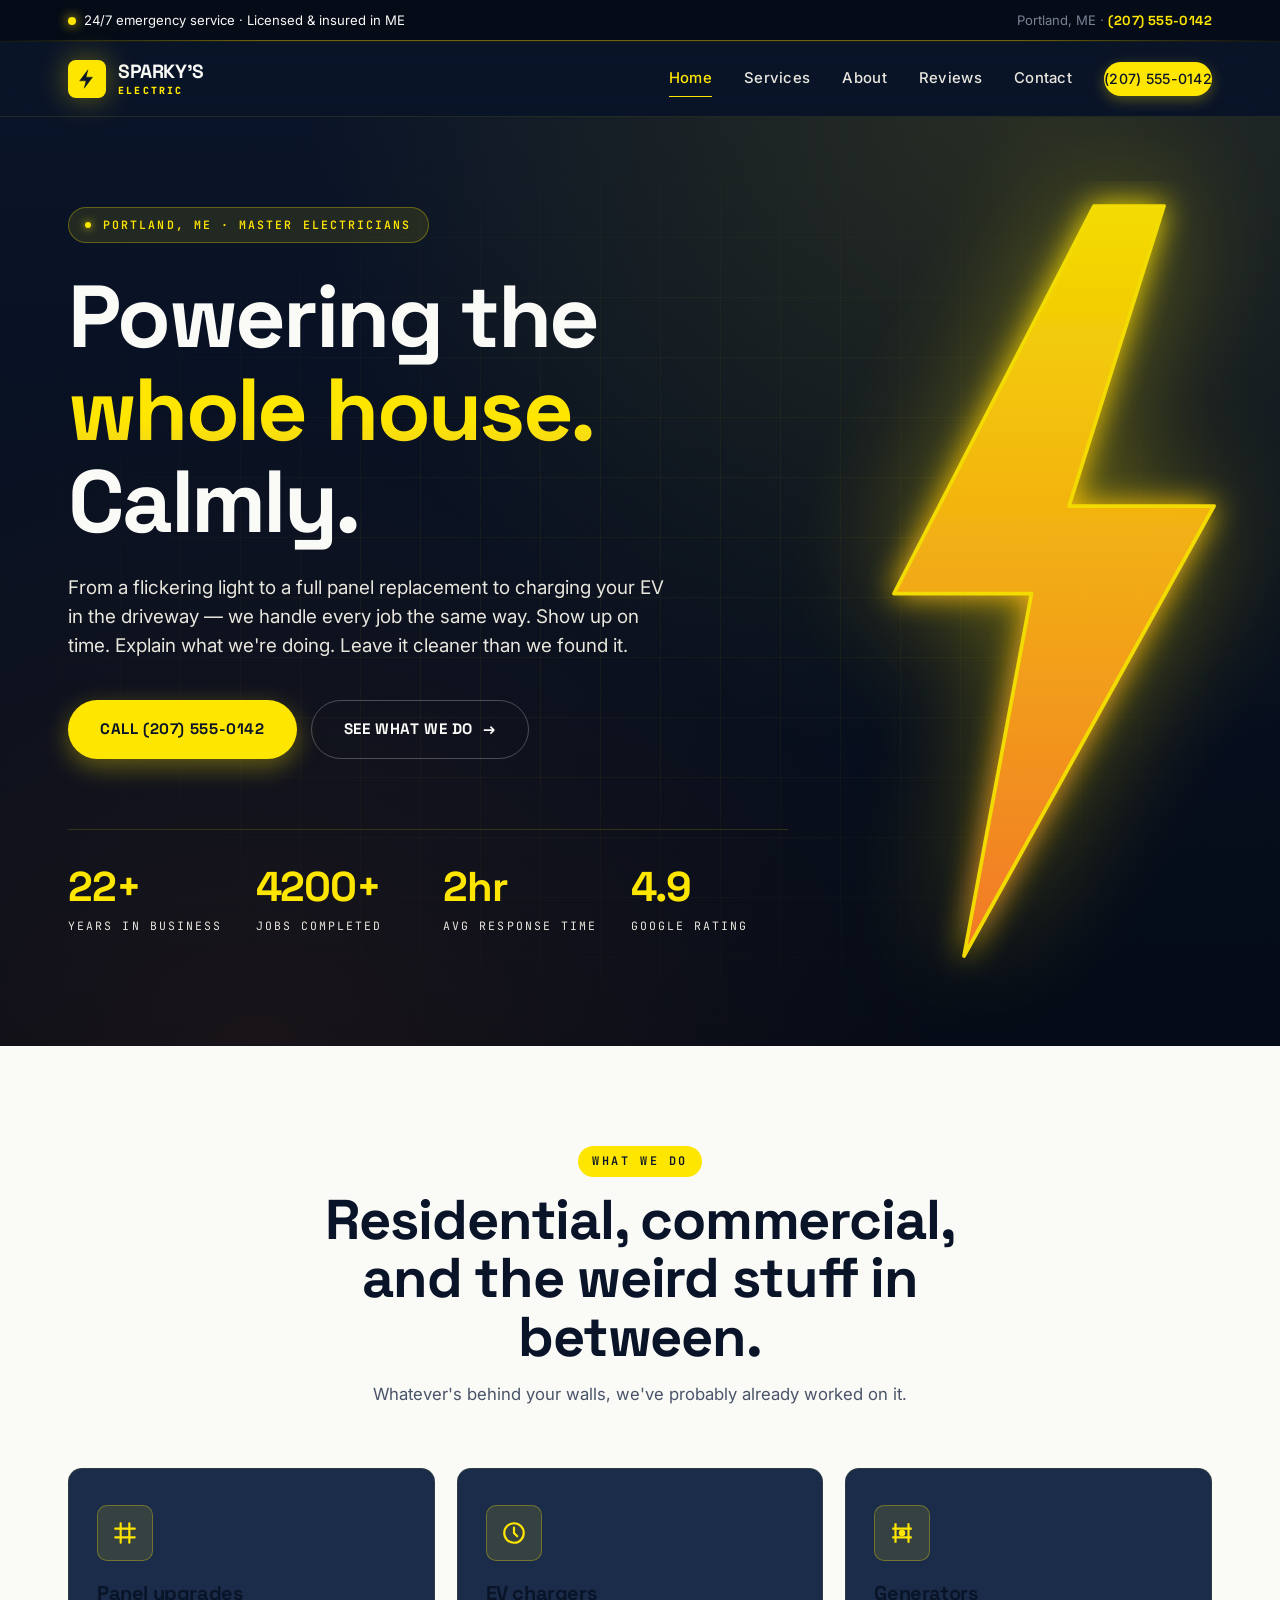
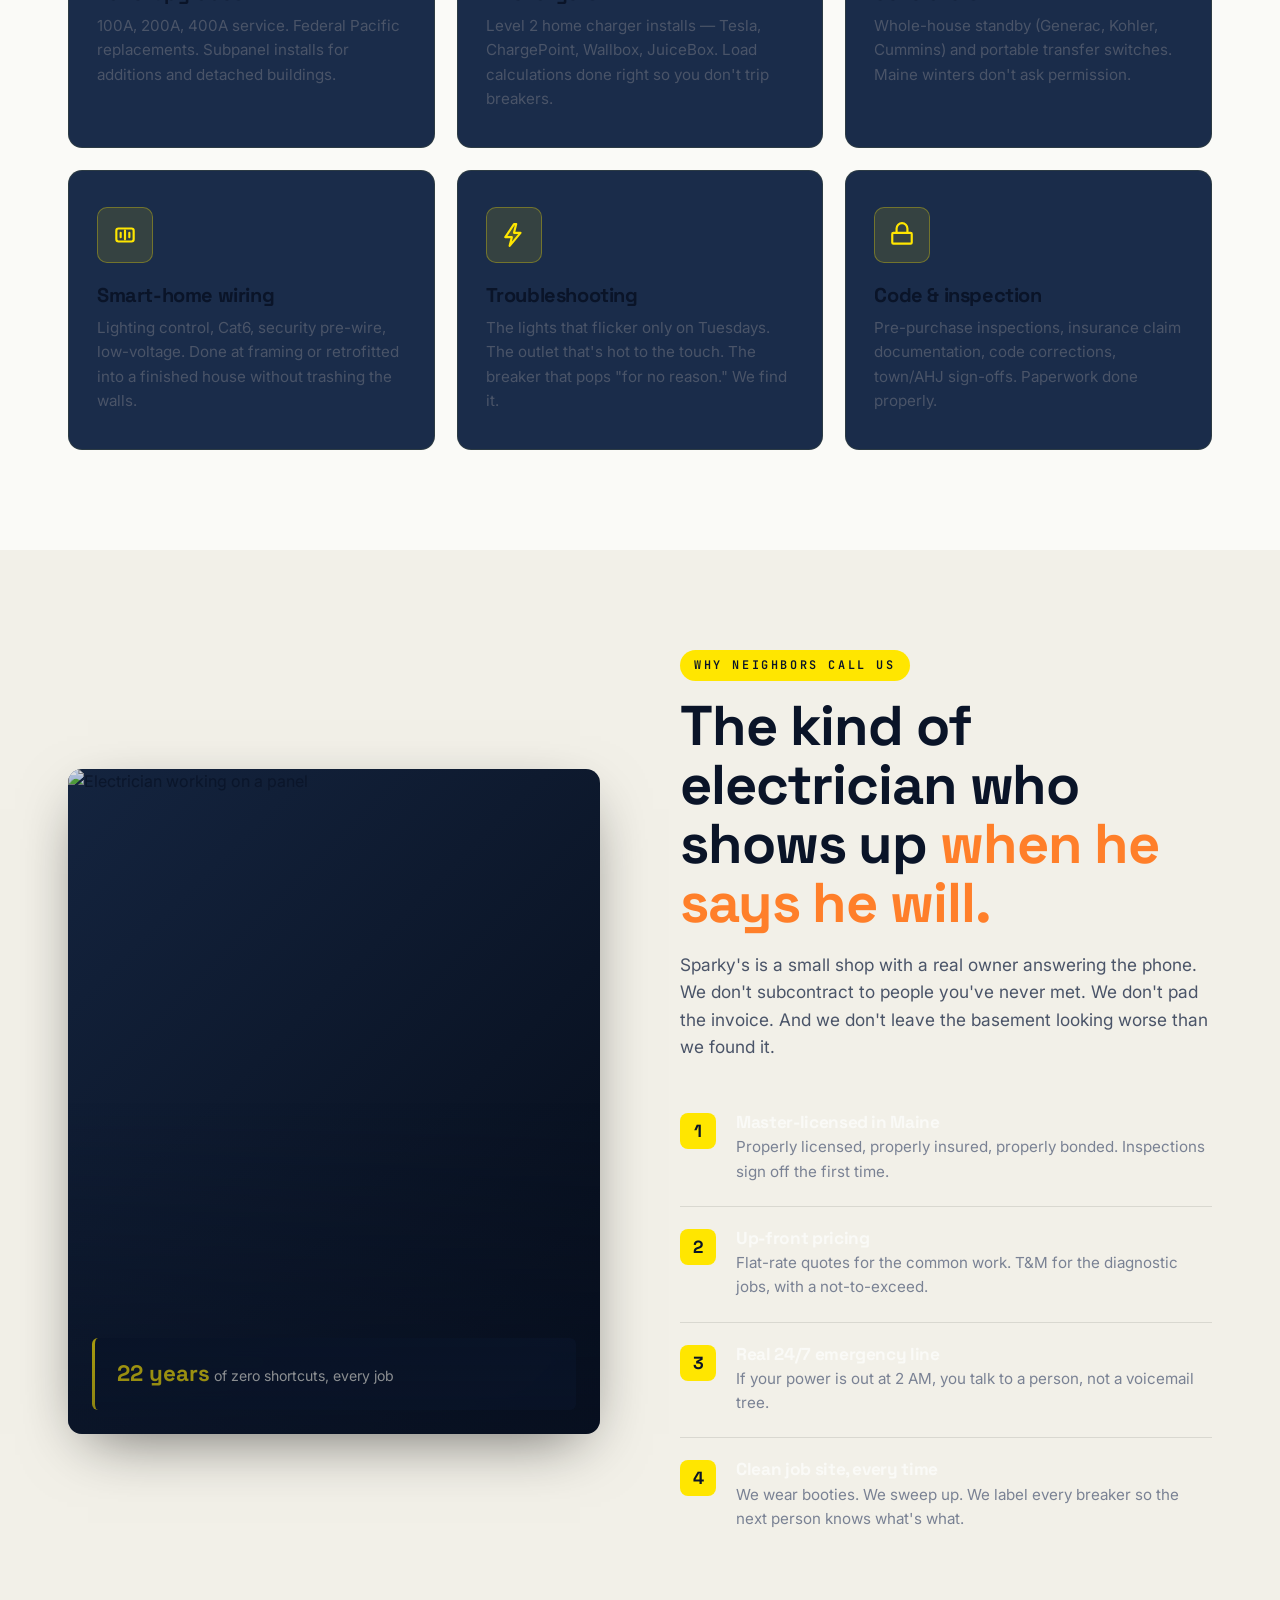
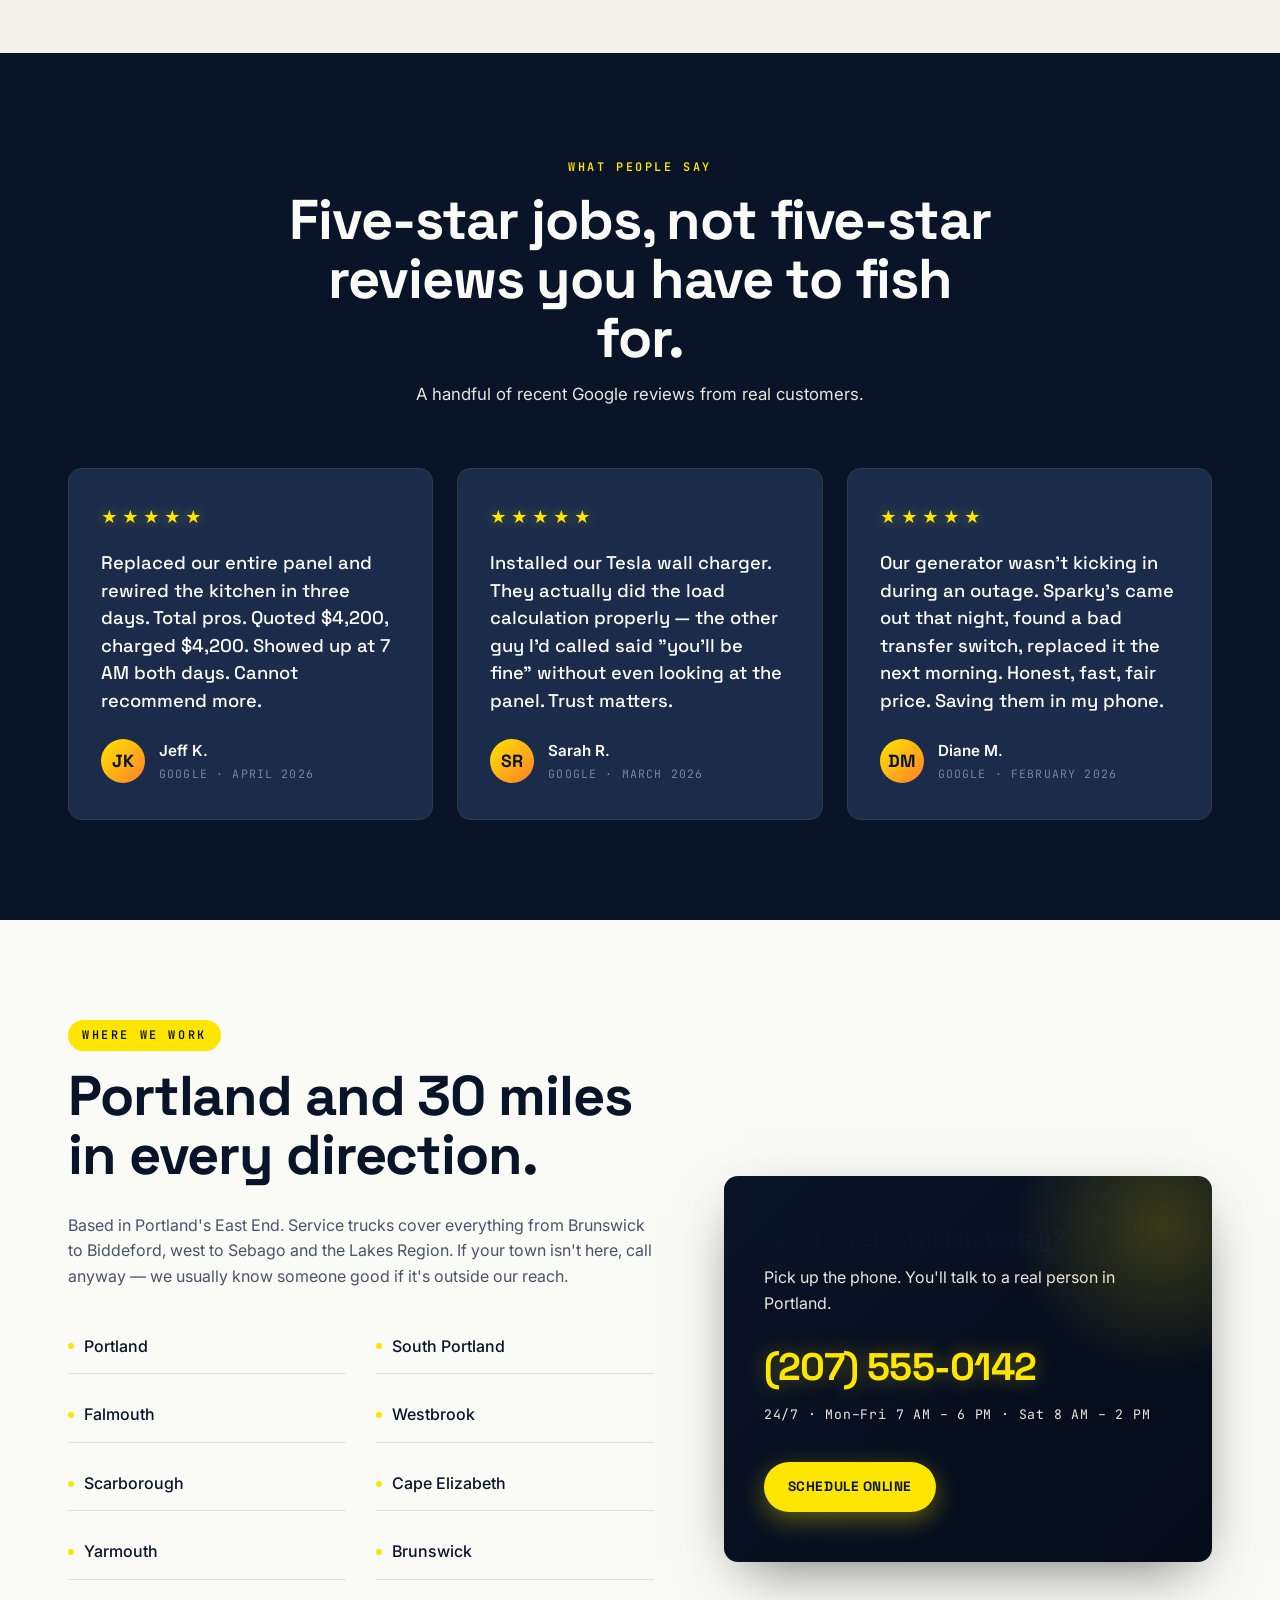
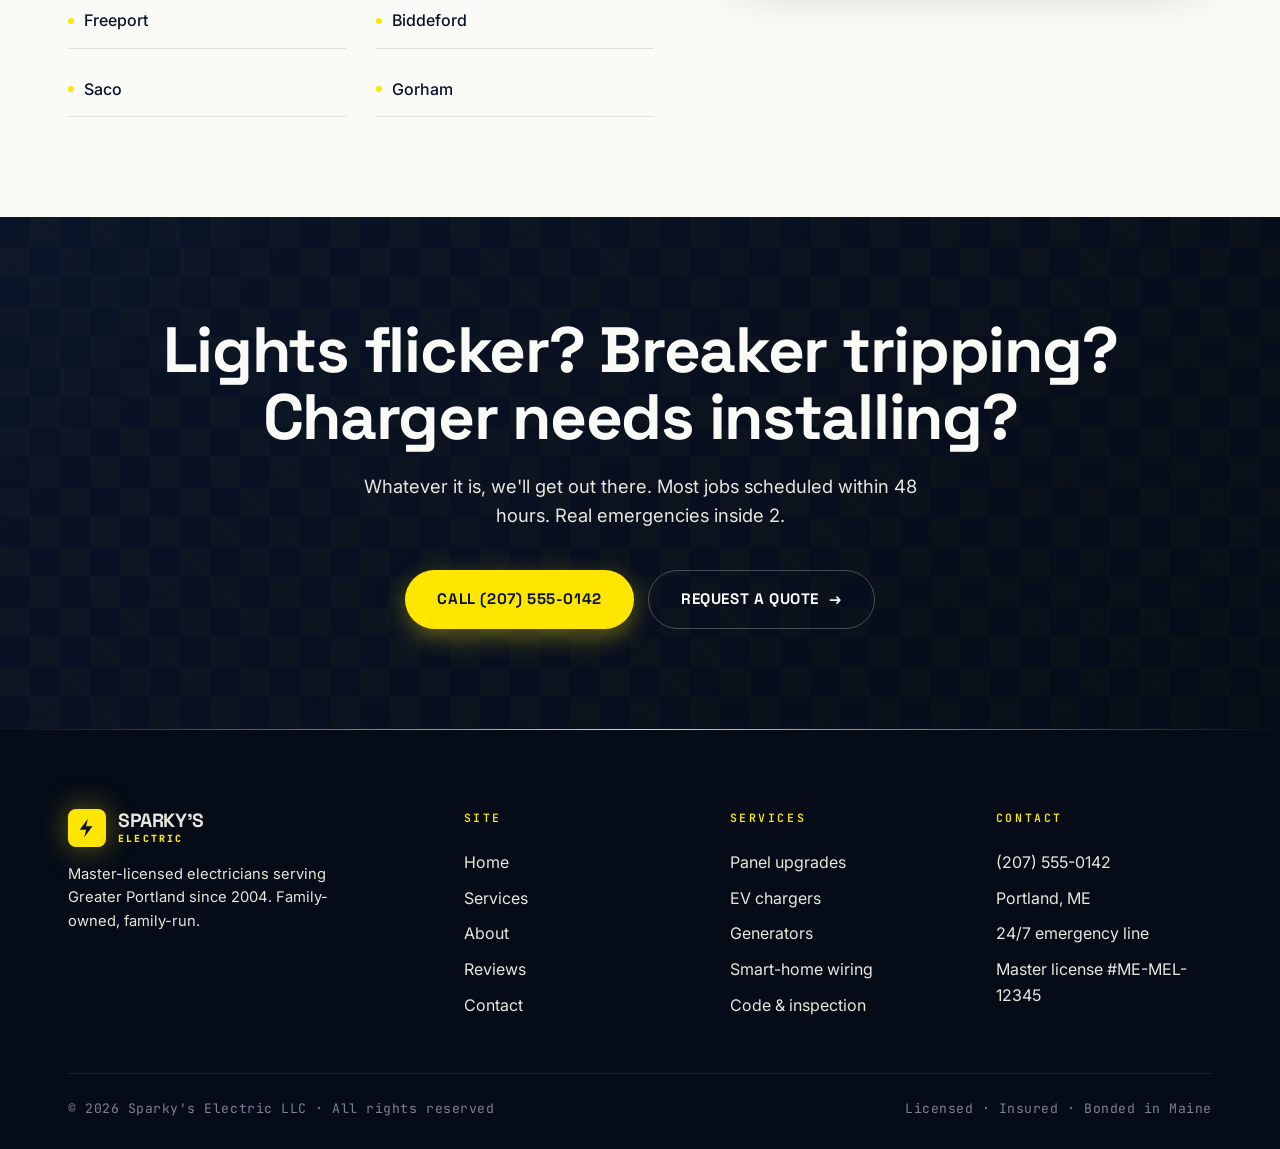
==== index.html @ 2ae0ab63 "Initial commit: Sparky's Electric sample site for Clubhouse Apps Studio" ====
<!DOCTYPE html>
<html lang="en">
<head>
  <meta charset="UTF-8" />
  <meta name="viewport" content="width=device-width, initial-scale=1" />
  <title>Sparky's Electric — Master Electricians, Portland Maine</title>
  <meta name="description" content="Sparky's Electric — licensed master electricians in Portland, ME. Panel upgrades, EV chargers, generators, smart-home wiring, 24/7 emergency service." />
  <meta name="theme-color" content="#0A1428" />
  <link rel="preconnect" href="https://fonts.googleapis.com">
  <link rel="preconnect" href="https://fonts.gstatic.com" crossorigin>
  <link href="https://fonts.googleapis.com/css2?family=Inter:wght@400;500;600;700&family=Space+Grotesk:wght@500;600;700;800&family=JetBrains+Mono:wght@400;500;600&display=swap" rel="stylesheet">
  <link rel="stylesheet" href="styles.css">
</head>
<body>

  <div class="topbar">
    <div class="container">
      <span class="pulse">24/7 emergency service · Licensed &amp; insured in ME</span>
      <span>Portland, ME · <a href="tel:+12075550142" class="phone">(207) 555-0142</a></span>
    </div>
  </div>

  <nav class="site-nav">
    <div class="container">
      <a href="index.html" class="brand">
        <span class="bolt-mark" aria-hidden="true">
          <svg viewBox="0 0 24 24" fill="none">
            <path d="M13 2L4 14h7l-2 8 9-12h-7l2-8z" fill="#0A1428" stroke="#0A1428" stroke-width="0.5" stroke-linejoin="round"/>
          </svg>
        </span>
        <span class="brand-name">
          <strong>SPARKY'S</strong>
          <small>Electric</small>
        </span>
      </a>
      <button class="nav-toggle" aria-label="Toggle menu">Menu</button>
      <div class="nav-menu">
        <a href="index.html">Home</a>
        <a href="services.html">Services</a>
        <a href="about.html">About</a>
        <a href="reviews.html">Reviews</a>
        <a href="contact.html">Contact</a>
        <a href="tel:+12075550142" class="nav-cta">(207) 555-0142</a>
      </div>
    </div>
  </nav>

  <section class="hero">
    <!-- Animated lightning bolt SVG decoration -->
    <svg class="hero-bolt" viewBox="0 0 240 320" fill="none" xmlns="http://www.w3.org/2000/svg" aria-hidden="true">
      <defs>
        <linearGradient id="boltGrad" x1="0" y1="0" x2="0" y2="1">
          <stop offset="0%" stop-color="#FFE600"/>
          <stop offset="100%" stop-color="#FF7F2A"/>
        </linearGradient>
        <filter id="boltGlow" x="-50%" y="-50%" width="200%" height="200%">
          <feGaussianBlur stdDeviation="6" result="coloredBlur"/>
          <feMerge>
            <feMergeNode in="coloredBlur"/>
            <feMergeNode in="SourceGraphic"/>
          </feMerge>
        </filter>
      </defs>
      <path
        d="M140 10 L60 165 L115 165 L88 310 L188 130 L130 130 L168 10 Z"
        fill="url(#boltGrad)"
        filter="url(#boltGlow)"
        stroke="#FFE600"
        stroke-width="1.5"
        stroke-linejoin="round"
      />
    </svg>

    <div class="container">
      <div class="hero-content">
        <div class="hero-eyebrow">Portland, ME · Master Electricians</div>
        <h1>
          Powering the <span class="volt">whole house.</span><br>
          Calmly.
        </h1>
        <p class="lede">From a flickering light to a full panel replacement to charging your EV in the driveway — we handle every job the same way. Show up on time. Explain what we're doing. Leave it cleaner than we found it.</p>

        <div class="hero-actions">
          <a href="tel:+12075550142" class="btn btn-volt">Call (207) 555-0142</a>
          <a href="#services" class="btn btn-ghost btn-arrow">See what we do</a>
        </div>

        <div class="hero-stats">
          <div class="stat">
            <strong data-count="22" data-suffix="+">0</strong>
            <span>Years in business</span>
          </div>
          <div class="stat">
            <strong data-count="4200" data-suffix="+">0</strong>
            <span>Jobs completed</span>
          </div>
          <div class="stat">
            <strong data-count="2" data-suffix="hr">0</strong>
            <span>Avg response time</span>
          </div>
          <div class="stat">
            <strong data-count="4.9" data-suffix="" data-decimals="1">0</strong>
            <span>Google rating</span>
          </div>
        </div>
      </div>
    </div>
  </section>

  <section id="services" class="light">
    <div class="container">
      <div class="section-head reveal">
        <span class="label">What we do</span>
        <h2>Residential, commercial, and the weird stuff in between.</h2>
        <p>Whatever's behind your walls, we've probably already worked on it.</p>
      </div>

      <div class="services-grid">

        <div class="service-card reveal">
          <div class="service-icon">
            <svg viewBox="0 0 24 24" fill="none" stroke="currentColor" stroke-width="2"><path d="M3 8h18M3 16h18M8 3v18M16 3v18" stroke-linecap="round"/></svg>
          </div>
          <h3>Panel upgrades</h3>
          <p>100A, 200A, 400A service. Federal Pacific replacements. Subpanel installs for additions and detached buildings.</p>
        </div>

        <div class="service-card reveal delay-1">
          <div class="service-icon">
            <svg viewBox="0 0 24 24" fill="none" stroke="currentColor" stroke-width="2"><circle cx="12" cy="12" r="9"/><path d="M12 7v5l3 3" stroke-linecap="round"/></svg>
          </div>
          <h3>EV chargers</h3>
          <p>Level 2 home charger installs — Tesla, ChargePoint, Wallbox, JuiceBox. Load calculations done right so you don't trip breakers.</p>
        </div>

        <div class="service-card reveal delay-2">
          <div class="service-icon">
            <svg viewBox="0 0 24 24" fill="none" stroke="currentColor" stroke-width="2"><path d="M6 3v18M18 3v18M3 8h18M3 16h18"/><circle cx="12" cy="12" r="2" fill="currentColor"/></svg>
          </div>
          <h3>Generators</h3>
          <p>Whole-house standby (Generac, Kohler, Cummins) and portable transfer switches. Maine winters don't ask permission.</p>
        </div>

        <div class="service-card reveal">
          <div class="service-icon">
            <svg viewBox="0 0 24 24" fill="none" stroke="currentColor" stroke-width="2"><rect x="4" y="6" width="16" height="12" rx="2"/><path d="M8 10v4M12 8v8M16 10v4" stroke-linecap="round"/></svg>
          </div>
          <h3>Smart-home wiring</h3>
          <p>Lighting control, Cat6, security pre-wire, low-voltage. Done at framing or retrofitted into a finished house without trashing the walls.</p>
        </div>

        <div class="service-card reveal delay-1">
          <div class="service-icon">
            <svg viewBox="0 0 24 24" fill="none" stroke="currentColor" stroke-width="2"><path d="M12 2L4 14h6l-2 8 10-12h-6l2-8z" stroke-linejoin="round" stroke-linecap="round" fill="currentColor" fill-opacity="0.15"/></svg>
          </div>
          <h3>Troubleshooting</h3>
          <p>The lights that flicker only on Tuesdays. The outlet that's hot to the touch. The breaker that pops "for no reason." We find it.</p>
        </div>

        <div class="service-card reveal delay-2">
          <div class="service-icon">
            <svg viewBox="0 0 24 24" fill="none" stroke="currentColor" stroke-width="2"><rect x="3" y="10" width="18" height="10" rx="1"/><path d="M7 10V6a5 5 0 0110 0v4" stroke-linecap="round"/></svg>
          </div>
          <h3>Code &amp; inspection</h3>
          <p>Pre-purchase inspections, insurance claim documentation, code corrections, town/AHJ sign-offs. Paperwork done properly.</p>
        </div>

      </div>
    </div>
  </section>

  <section class="warm">
    <div class="container">
      <div class="split">
        <div class="split-image reveal">
          <img src="https://images.unsplash.com/photo-1621905251918-48416bd8575a?auto=format&fit=crop&w=900&q=80" alt="Electrician working on a panel" loading="lazy" />
          <div class="image-badge">
            <div>
              <strong>22 years</strong>
              <span>of zero shortcuts, every job</span>
            </div>
          </div>
        </div>

        <div class="reveal delay-1">
          <span class="label" style="display:inline-block;background:var(--volt);color:var(--midnight);padding:6px 14px;border-radius:999px;font-family:var(--font-mono);font-size:0.74rem;letter-spacing:0.22em;text-transform:uppercase;font-weight:600;margin-bottom:16px">Why neighbors call us</span>
          <h2 style="color:var(--ink);margin-bottom:18px">The kind of electrician who shows up <em style="font-style:normal;color:var(--copper)">when he says he will.</em></h2>
          <p style="color:var(--ink-mid);font-size:1.08rem">Sparky's is a small shop with a real owner answering the phone. We don't subcontract to people you've never met. We don't pad the invoice. And we don't leave the basement looking worse than we found it.</p>

          <ul class="feature-list">
            <li>
              <span class="feature-num">1</span>
              <div>
                <h4>Master-licensed in Maine</h4>
                <p>Properly licensed, properly insured, properly bonded. Inspections sign off the first time.</p>
              </div>
            </li>
            <li>
              <span class="feature-num">2</span>
              <div>
                <h4>Up-front pricing</h4>
                <p>Flat-rate quotes for the common work. T&amp;M for the diagnostic jobs, with a not-to-exceed.</p>
              </div>
            </li>
            <li>
              <span class="feature-num">3</span>
              <div>
                <h4>Real 24/7 emergency line</h4>
                <p>If your power is out at 2 AM, you talk to a person, not a voicemail tree.</p>
              </div>
            </li>
            <li>
              <span class="feature-num">4</span>
              <div>
                <h4>Clean job site, every time</h4>
                <p>We wear booties. We sweep up. We label every breaker so the next person knows what's what.</p>
              </div>
            </li>
          </ul>
        </div>
      </div>
    </div>
  </section>

  <section>
    <div class="container">
      <div class="section-head reveal">
        <span class="label">What people say</span>
        <h2 style="color:var(--paper)">Five-star jobs, not five-star reviews you have to fish for.</h2>
        <p style="color:var(--ash)">A handful of recent Google reviews from real customers.</p>
      </div>

      <div class="testimonial-grid">

        <div class="testimonial reveal">
          <div class="stars">★ ★ ★ ★ ★</div>
          <blockquote>Replaced our entire panel and rewired the kitchen in three days. Total pros. Quoted $4,200, charged $4,200. Showed up at 7 AM both days. Cannot recommend more.</blockquote>
          <cite>
            <span class="avatar">JK</span>
            <div>
              <strong>Jeff K.</strong>
              <small>Google · April 2026</small>
            </div>
          </cite>
        </div>

        <div class="testimonial reveal delay-1">
          <div class="stars">★ ★ ★ ★ ★</div>
          <blockquote>Installed our Tesla wall charger. They actually did the load calculation properly — the other guy I'd called said "you'll be fine" without even looking at the panel. Trust matters.</blockquote>
          <cite>
            <span class="avatar">SR</span>
            <div>
              <strong>Sarah R.</strong>
              <small>Google · March 2026</small>
            </div>
          </cite>
        </div>

        <div class="testimonial reveal delay-2">
          <div class="stars">★ ★ ★ ★ ★</div>
          <blockquote>Our generator wasn't kicking in during an outage. Sparky's came out that night, found a bad transfer switch, replaced it the next morning. Honest, fast, fair price. Saving them in my phone.</blockquote>
          <cite>
            <span class="avatar">DM</span>
            <div>
              <strong>Diane M.</strong>
              <small>Google · February 2026</small>
            </div>
          </cite>
        </div>

      </div>
    </div>
  </section>

  <section class="light">
    <div class="container">
      <div class="area-grid">
        <div class="reveal">
          <span class="label" style="display:inline-block;background:var(--volt);color:var(--midnight);padding:6px 14px;border-radius:999px;font-family:var(--font-mono);font-size:0.74rem;letter-spacing:0.22em;text-transform:uppercase;font-weight:600;margin-bottom:16px">Where we work</span>
          <h2 style="color:var(--ink)">Portland and 30 miles in every direction.</h2>
          <p style="color:var(--ink-mid)">Based in Portland's East End. Service trucks cover everything from Brunswick to Biddeford, west to Sebago and the Lakes Region. If your town isn't here, call anyway — we usually know someone good if it's outside our reach.</p>
          <ul class="town-grid">
            <li>Portland</li>
            <li>South Portland</li>
            <li>Falmouth</li>
            <li>Westbrook</li>
            <li>Scarborough</li>
            <li>Cape Elizabeth</li>
            <li>Yarmouth</li>
            <li>Brunswick</li>
            <li>Freeport</li>
            <li>Biddeford</li>
            <li>Saco</li>
            <li>Gorham</li>
          </ul>
        </div>

        <div class="area-card reveal delay-1">
          <h3>Need an electrician today?</h3>
          <p style="color:var(--ash);margin-bottom:8px">Pick up the phone. You'll talk to a real person in Portland.</p>
          <a href="tel:+12075550142" class="phone-big">(207) 555-0142</a>
          <p style="color:var(--ash);font-family:var(--font-mono);font-size:0.82rem;letter-spacing:0.06em;margin-top:6px">24/7 · Mon–Fri 7 AM – 6 PM · Sat 8 AM – 2 PM</p>
          <a href="contact.html" class="btn btn-volt" style="margin-top:24px;padding:14px 24px;font-size:0.85rem">Schedule online</a>
        </div>
      </div>
    </div>
  </section>

  <section class="cta-band">
    <div class="container">
      <h2 class="reveal">Lights flicker? Breaker tripping?<br>Charger needs installing?</h2>
      <p class="reveal delay-1">Whatever it is, we'll get out there. Most jobs scheduled within 48 hours. Real emergencies inside 2.</p>
      <div class="cta-actions reveal delay-2">
        <a href="tel:+12075550142" class="btn btn-volt">Call (207) 555-0142</a>
        <a href="contact.html" class="btn btn-ghost btn-arrow">Request a quote</a>
      </div>
    </div>
  </section>

  <footer class="site-footer">
    <div class="container">
      <div class="footer-grid">
        <div>
          <a href="index.html" class="brand" style="margin-bottom:16px">
            <span class="bolt-mark" aria-hidden="true">
              <svg viewBox="0 0 24 24" fill="none"><path d="M13 2L4 14h7l-2 8 9-12h-7l2-8z" fill="#0A1428"/></svg>
            </span>
            <span class="brand-name">
              <strong>SPARKY'S</strong>
              <small>Electric</small>
            </span>
          </a>
          <p style="color:var(--ash);max-width:280px;font-size:0.92rem">Master-licensed electricians serving Greater Portland since 2004. Family-owned, family-run.</p>
        </div>
        <div>
          <h5>Site</h5>
          <ul>
            <li><a href="index.html">Home</a></li>
            <li><a href="services.html">Services</a></li>
            <li><a href="about.html">About</a></li>
            <li><a href="reviews.html">Reviews</a></li>
            <li><a href="contact.html">Contact</a></li>
          </ul>
        </div>
        <div>
          <h5>Services</h5>
          <ul>
            <li>Panel upgrades</li>
            <li>EV chargers</li>
            <li>Generators</li>
            <li>Smart-home wiring</li>
            <li>Code &amp; inspection</li>
          </ul>
        </div>
        <div>
          <h5>Contact</h5>
          <ul>
            <li><a href="tel:+12075550142">(207) 555-0142</a></li>
            <li>Portland, ME</li>
            <li>24/7 emergency line</li>
            <li>Master license #ME-MEL-12345</li>
          </ul>
        </div>
      </div>
      <div class="footer-bottom">
        <span>© <span data-year>2026</span> Sparky's Electric LLC · All rights reserved</span>
        <span>Licensed · Insured · Bonded in Maine</span>
      </div>
    </div>
  </footer>

  <script src="script.js"></script>
</body>
</html>
---- styles.css ----
/* =========================================================
   Sparky's Electric — Brand System
   Palette: midnight navy + electric yellow + warm white
   Aesthetic: bold, energetic, modern, with circuit motifs
   ========================================================= */

:root {
  --midnight: #0A1428;
  --midnight-deep: #050B17;
  --midnight-soft: #14243F;
  --midnight-card: #1A2C4A;

  --volt: #FFE600;
  --volt-soft: #F0D420;
  --volt-glow: rgba(255, 230, 0, 0.35);

  --copper: #FF7F2A;
  --crimson: #FF3D5A;

  --paper: #FAFAF7;
  --paper-warm: #F2F0E8;
  --ash: #E8E6DD;
  --ink: #0A1428;
  --ink-mid: #4A5468;
  --ink-soft: #7A8294;

  --max: 1200px;
  --radius: 6px;
  --radius-lg: 14px;
  --radius-pill: 999px;

  --shadow-volt: 0 0 30px rgba(255, 230, 0, 0.4);
  --shadow-deep: 0 20px 60px -20px rgba(0, 0, 0, 0.6);
  --shadow-card: 0 8px 24px rgba(10, 20, 40, 0.4);

  --font-display: "Space Grotesk", -apple-system, BlinkMacSystemFont, sans-serif;
  --font-body: "Inter", -apple-system, BlinkMacSystemFont, sans-serif;
  --font-mono: "JetBrains Mono", "SF Mono", Menlo, monospace;
}

* { box-sizing: border-box; }
html { scroll-behavior: smooth; }

body {
  margin: 0;
  font-family: var(--font-body);
  background: var(--midnight);
  color: var(--paper);
  line-height: 1.6;
  font-size: 16px;
  -webkit-font-smoothing: antialiased;
  -moz-osx-font-smoothing: grayscale;
  overflow-x: hidden;
}

img { max-width: 100%; display: block; }
a { color: var(--volt); text-decoration: none; transition: color .2s; }
a:hover { color: var(--volt-soft); }

h1, h2, h3, h4 {
  font-family: var(--font-display);
  font-weight: 700;
  letter-spacing: -0.02em;
  line-height: 1.05;
  margin: 0 0 0.5em;
  color: var(--paper);
}

h1 { font-size: clamp(2.8rem, 7vw, 5.5rem); font-weight: 800; }
h2 { font-size: clamp(2rem, 4.5vw, 3.5rem); font-weight: 700; }
h3 { font-size: 1.6rem; }
h4 { font-size: 1.15rem; }

p { margin: 0 0 1em; }

.container {
  max-width: var(--max);
  margin: 0 auto;
  padding: 0 28px;
}

/* ---------- Top utility bar ---------- */
.topbar {
  background: var(--midnight-deep);
  color: var(--ink-soft);
  font-size: 0.82rem;
  padding: 10px 0;
  border-bottom: 1px solid rgba(255, 230, 0, 0.08);
  position: relative;
}
.topbar::after {
  content: "";
  position: absolute;
  left: 0; right: 0; bottom: 0;
  height: 1px;
  background: linear-gradient(90deg, transparent, var(--volt) 20%, var(--volt) 80%, transparent);
  opacity: 0.4;
}
.topbar .container {
  display: flex;
  justify-content: space-between;
  align-items: center;
  flex-wrap: wrap;
  gap: 16px;
}
.topbar .pulse {
  display: inline-flex;
  align-items: center;
  gap: 8px;
  color: var(--paper);
}
.topbar .pulse::before {
  content: "";
  width: 8px; height: 8px;
  background: var(--volt);
  border-radius: 50%;
  box-shadow: 0 0 12px var(--volt);
  animation: pulse 1.6s ease-in-out infinite;
}
@keyframes pulse {
  0%, 100% { opacity: 1; transform: scale(1); }
  50% { opacity: 0.5; transform: scale(1.4); }
}
.topbar .phone {
  font-family: var(--font-display);
  font-weight: 700;
  color: var(--volt);
  letter-spacing: 0.03em;
}

/* ---------- Nav ---------- */
.site-nav {
  background: rgba(10, 20, 40, 0.85);
  backdrop-filter: blur(16px);
  -webkit-backdrop-filter: blur(16px);
  position: sticky;
  top: 0;
  z-index: 50;
  border-bottom: 1px solid rgba(255, 230, 0, 0.1);
}
.site-nav .container {
  display: flex;
  align-items: center;
  justify-content: space-between;
  padding-top: 18px;
  padding-bottom: 18px;
}

.brand {
  display: inline-flex;
  align-items: center;
  gap: 12px;
  color: var(--paper);
  font-family: var(--font-display);
  font-weight: 800;
  font-size: 1.2rem;
  letter-spacing: -0.02em;
}
.brand:hover { color: var(--paper); }
.bolt-mark {
  width: 38px; height: 38px;
  background: var(--volt);
  display: grid; place-items: center;
  border-radius: 8px;
  position: relative;
  box-shadow: var(--shadow-volt);
}
.bolt-mark svg { width: 22px; height: 22px; }
.brand-name { display: flex; flex-direction: column; line-height: 1; }
.brand-name strong { font-size: 1.2rem; }
.brand-name small {
  font-family: var(--font-mono);
  font-size: 0.62rem;
  color: var(--volt);
  letter-spacing: 0.22em;
  margin-top: 4px;
  text-transform: uppercase;
}

.nav-menu {
  display: flex;
  align-items: center;
  gap: 32px;
}
.nav-menu a {
  color: var(--ash);
  font-weight: 500;
  font-size: 0.93rem;
  padding: 6px 0;
  border-bottom: 1.5px solid transparent;
  transition: all .2s;
  letter-spacing: 0.02em;
}
.nav-menu a:hover, .nav-menu a.active {
  color: var(--volt);
  border-bottom-color: var(--volt);
}
.nav-cta {
  background: var(--volt);
  color: var(--midnight) !important;
  padding: 10px 20px;
  border-radius: var(--radius-pill);
  font-weight: 700;
  border-bottom: none !important;
  font-size: 0.88rem !important;
  transition: all .15s !important;
  box-shadow: 0 4px 14px rgba(255, 230, 0, 0.3);
}
.nav-cta:hover {
  color: var(--midnight) !important;
  transform: translateY(-1px);
  box-shadow: 0 6px 20px rgba(255, 230, 0, 0.5);
  border-bottom-color: transparent !important;
}

.nav-toggle {
  display: none;
  background: transparent;
  border: 1px solid var(--volt);
  color: var(--volt);
  padding: 8px 14px;
  cursor: pointer;
  border-radius: 4px;
  font-weight: 600;
}

/* ---------- Buttons ---------- */
.btn {
  display: inline-flex;
  align-items: center;
  justify-content: center;
  gap: 10px;
  padding: 16px 32px;
  font-family: var(--font-display);
  font-weight: 700;
  font-size: 0.95rem;
  letter-spacing: 0.04em;
  text-transform: uppercase;
  border-radius: var(--radius-pill);
  border: none;
  cursor: pointer;
  transition: all .2s;
  text-decoration: none;
  position: relative;
  overflow: hidden;
}
.btn-volt {
  background: var(--volt);
  color: var(--midnight);
  box-shadow: 0 8px 24px rgba(255, 230, 0, 0.35);
}
.btn-volt:hover {
  color: var(--midnight);
  transform: translateY(-2px);
  box-shadow: 0 14px 32px rgba(255, 230, 0, 0.5);
}
.btn-ghost {
  background: transparent;
  color: var(--paper);
  border: 1.5px solid rgba(255, 255, 255, 0.25);
}
.btn-ghost:hover {
  border-color: var(--volt);
  color: var(--volt);
  background: rgba(255, 230, 0, 0.05);
}
.btn-arrow::after {
  content: "→";
  transition: transform .2s;
}
.btn:hover .btn-arrow::after,
.btn-arrow:hover::after { transform: translateX(4px); }

/* ---------- Hero ---------- */
.hero {
  position: relative;
  padding: 90px 0 110px;
  overflow: hidden;
  background:
    radial-gradient(ellipse at 80% 0%, rgba(255, 230, 0, 0.12) 0%, transparent 50%),
    radial-gradient(ellipse at 20% 100%, rgba(255, 127, 42, 0.08) 0%, transparent 50%),
    linear-gradient(180deg, var(--midnight) 0%, var(--midnight-deep) 100%);
}
.hero::before {
  content: "";
  position: absolute;
  inset: 0;
  background-image:
    linear-gradient(rgba(255, 230, 0, 0.04) 1px, transparent 1px),
    linear-gradient(90deg, rgba(255, 230, 0, 0.04) 1px, transparent 1px);
  background-size: 60px 60px;
  mask-image: radial-gradient(ellipse at center, black 30%, transparent 80%);
  -webkit-mask-image: radial-gradient(ellipse at center, black 30%, transparent 80%);
  pointer-events: none;
}

.hero-bolt {
  position: absolute;
  right: -5%;
  top: 50%;
  transform: translateY(-50%);
  width: 50%;
  max-width: 600px;
  height: auto;
  opacity: 0.95;
  pointer-events: none;
  filter: drop-shadow(0 0 60px rgba(255, 230, 0, 0.4));
  animation: float 6s ease-in-out infinite;
}
@keyframes float {
  0%, 100% { transform: translateY(-50%); }
  50% { transform: translateY(calc(-50% - 12px)); }
}

.hero-bolt path { animation: zap 4s ease-in-out infinite; }
@keyframes zap {
  0%, 92%, 100% { fill-opacity: 1; filter: drop-shadow(0 0 20px var(--volt)); }
  94% { fill-opacity: 0.3; filter: drop-shadow(0 0 0 var(--volt)); }
  96% { fill-opacity: 1; filter: drop-shadow(0 0 40px var(--volt)); }
}

.hero-content {
  position: relative;
  max-width: 720px;
}

.hero-eyebrow {
  display: inline-flex;
  align-items: center;
  gap: 12px;
  padding: 8px 16px;
  background: rgba(255, 230, 0, 0.1);
  border: 1px solid rgba(255, 230, 0, 0.3);
  border-radius: var(--radius-pill);
  color: var(--volt);
  font-family: var(--font-mono);
  font-size: 0.72rem;
  font-weight: 600;
  letter-spacing: 0.18em;
  text-transform: uppercase;
  margin-bottom: 28px;
}
.hero-eyebrow::before {
  content: "";
  width: 6px; height: 6px;
  background: var(--volt);
  border-radius: 50%;
  box-shadow: 0 0 8px var(--volt);
  animation: pulse 1.6s ease-in-out infinite;
}

.hero h1 {
  margin-bottom: 24px;
  letter-spacing: -0.03em;
}
.hero h1 span.volt {
  background: linear-gradient(180deg, var(--volt) 60%, var(--volt-soft));
  -webkit-background-clip: text;
  background-clip: text;
  color: transparent;
  display: inline-block;
  position: relative;
}
.hero h1 span.volt::after {
  content: "";
  position: absolute;
  left: 0; right: 0; bottom: 6px;
  height: 4px;
  background: var(--volt);
  opacity: 0.25;
  filter: blur(4px);
  z-index: -1;
}

.hero p.lede {
  font-size: 1.18rem;
  color: var(--ash);
  margin-bottom: 40px;
  max-width: 600px;
  line-height: 1.55;
}

.hero-actions {
  display: flex;
  gap: 14px;
  flex-wrap: wrap;
  margin-bottom: 70px;
}

/* Stats row */
.hero-stats {
  display: grid;
  grid-template-columns: repeat(4, 1fr);
  gap: 30px;
  max-width: 800px;
  padding-top: 36px;
  border-top: 1px solid rgba(255, 230, 0, 0.15);
}
.stat strong {
  display: block;
  font-family: var(--font-display);
  font-size: 2.6rem;
  font-weight: 800;
  color: var(--volt);
  line-height: 1;
  letter-spacing: -0.03em;
}
.stat span {
  display: block;
  font-family: var(--font-mono);
  font-size: 0.72rem;
  color: var(--ash);
  letter-spacing: 0.18em;
  text-transform: uppercase;
  margin-top: 10px;
}

/* ---------- Sections ---------- */
section { padding: 100px 0; position: relative; }
section.light { background: var(--paper); color: var(--ink); }
section.light h2, section.light h3, section.light h4 { color: var(--ink); }
section.light p { color: var(--ink-mid); }
section.warm { background: var(--paper-warm); color: var(--ink); }
section.warm h2, section.warm h3 { color: var(--ink); }

.section-head {
  text-align: center;
  max-width: 720px;
  margin: 0 auto 60px;
}
.section-head .label {
  display: inline-block;
  font-family: var(--font-mono);
  font-size: 0.74rem;
  color: var(--volt);
  letter-spacing: 0.22em;
  text-transform: uppercase;
  margin-bottom: 14px;
  font-weight: 600;
}
section.light .label, section.warm .label {
  color: var(--midnight);
  background: var(--volt);
  padding: 6px 14px;
  border-radius: var(--radius-pill);
}
.section-head h2 { margin-bottom: 14px; }
.section-head p { color: var(--ink-mid); font-size: 1.05rem; }
section:not(.light):not(.warm) .section-head p { color: var(--ash); }

/* ---------- Services grid ---------- */
.services-grid {
  display: grid;
  grid-template-columns: repeat(auto-fit, minmax(280px, 1fr));
  gap: 22px;
}
.service-card {
  background: var(--midnight-card);
  border: 1px solid rgba(255, 230, 0, 0.08);
  padding: 36px 28px;
  border-radius: var(--radius-lg);
  position: relative;
  overflow: hidden;
  transition: all .3s;
  cursor: default;
}
.service-card::before {
  content: "";
  position: absolute;
  inset: 0;
  background: radial-gradient(circle at top right, rgba(255, 230, 0, 0.1), transparent 60%);
  opacity: 0;
  transition: opacity .3s;
}
.service-card:hover {
  transform: translateY(-4px);
  border-color: rgba(255, 230, 0, 0.4);
  box-shadow: 0 20px 40px rgba(0, 0, 0, 0.4), 0 0 30px rgba(255, 230, 0, 0.1);
}
.service-card:hover::before { opacity: 1; }

.service-icon {
  width: 56px; height: 56px;
  background: rgba(255, 230, 0, 0.12);
  border: 1px solid rgba(255, 230, 0, 0.3);
  border-radius: 10px;
  display: grid; place-items: center;
  margin-bottom: 22px;
  color: var(--volt);
  position: relative;
  transition: all .3s;
}
.service-card:hover .service-icon {
  background: var(--volt);
  color: var(--midnight);
  box-shadow: 0 0 20px var(--volt-glow);
}
.service-icon svg { width: 26px; height: 26px; }

.service-card h3 { margin-bottom: 10px; font-size: 1.25rem; }
.service-card p {
  color: var(--ink-soft);
  margin: 0;
  font-size: 0.95rem;
  line-height: 1.6;
}

/* ---------- Why us split ---------- */
.split {
  display: grid;
  grid-template-columns: 1fr 1fr;
  gap: 80px;
  align-items: center;
}
.split-image {
  position: relative;
  aspect-ratio: 4/5;
  border-radius: var(--radius-lg);
  overflow: hidden;
  background: linear-gradient(135deg, var(--midnight-soft), var(--midnight-deep));
  box-shadow: var(--shadow-deep);
}
.split-image img {
  width: 100%; height: 100%;
  object-fit: cover;
  opacity: 0.85;
}
.split-image::after {
  content: "";
  position: absolute;
  inset: 0;
  background: linear-gradient(180deg, transparent 50%, rgba(10, 20, 40, 0.5));
}
.split-image .image-badge {
  position: absolute;
  bottom: 24px;
  left: 24px;
  right: 24px;
  background: rgba(10, 20, 40, 0.85);
  backdrop-filter: blur(10px);
  -webkit-backdrop-filter: blur(10px);
  padding: 18px 22px;
  border-radius: var(--radius);
  border-left: 3px solid var(--volt);
  display: flex;
  align-items: center;
  gap: 14px;
}
.split-image .image-badge strong {
  font-family: var(--font-display);
  color: var(--volt);
  font-size: 1.4rem;
  font-weight: 800;
}
.split-image .image-badge span { color: var(--ash); font-size: 0.88rem; }

.feature-list { list-style: none; padding: 0; margin: 30px 0 0; }
.feature-list li {
  padding: 22px 0;
  border-bottom: 1px solid rgba(0, 0, 0, 0.1);
  display: flex;
  gap: 20px;
  align-items: flex-start;
}
section.light .feature-list li { border-color: rgba(0, 0, 0, 0.08); }
section:not(.light):not(.warm) .feature-list li { border-color: rgba(255, 255, 255, 0.08); }
.feature-list li:last-child { border-bottom: none; }
.feature-num {
  font-family: var(--font-display);
  font-size: 1.1rem;
  font-weight: 800;
  color: var(--midnight);
  background: var(--volt);
  width: 36px; height: 36px;
  display: grid; place-items: center;
  border-radius: 8px;
  flex-shrink: 0;
}
section:not(.light):not(.warm) .feature-num { color: var(--midnight); }
.feature-list h4 { margin: 0 0 4px; font-size: 1.08rem; }
.feature-list p { margin: 0; color: var(--ink-soft); font-size: 0.95rem; }
section.light .feature-list p { color: var(--ink-mid); }

/* ---------- Testimonials ---------- */
.testimonial-grid {
  display: grid;
  grid-template-columns: repeat(auto-fit, minmax(300px, 1fr));
  gap: 24px;
}
.testimonial {
  background: var(--midnight-card);
  border: 1px solid rgba(255, 230, 0, 0.08);
  padding: 36px 32px;
  border-radius: var(--radius-lg);
  position: relative;
  transition: all .3s;
}
.testimonial:hover {
  transform: translateY(-3px);
  border-color: rgba(255, 230, 0, 0.3);
}
.testimonial .stars {
  display: flex;
  gap: 4px;
  color: var(--volt);
  font-size: 1rem;
  margin-bottom: 18px;
  filter: drop-shadow(0 0 6px var(--volt-glow));
}
.testimonial blockquote {
  font-family: var(--font-display);
  font-size: 1.15rem;
  line-height: 1.5;
  font-weight: 500;
  color: var(--paper);
  margin: 0 0 24px;
}
.testimonial cite {
  font-style: normal;
  display: flex;
  align-items: center;
  gap: 14px;
}
.testimonial cite .avatar {
  width: 44px; height: 44px;
  background: linear-gradient(135deg, var(--volt), var(--copper));
  color: var(--midnight);
  border-radius: 50%;
  display: grid;
  place-items: center;
  font-family: var(--font-display);
  font-weight: 800;
  font-size: 1.1rem;
}
.testimonial cite strong {
  display: block;
  color: var(--paper);
  font-size: 0.95rem;
  font-weight: 600;
}
.testimonial cite small {
  display: block;
  color: var(--ink-soft);
  font-family: var(--font-mono);
  font-size: 0.72rem;
  letter-spacing: 0.1em;
  text-transform: uppercase;
  margin-top: 2px;
}

/* ---------- Service area ---------- */
.area-grid {
  display: grid;
  grid-template-columns: 1.2fr 1fr;
  gap: 70px;
  align-items: center;
}
.town-grid {
  display: grid;
  grid-template-columns: repeat(2, 1fr);
  gap: 14px 30px;
  list-style: none;
  padding: 0;
  margin: 30px 0 0;
}
.town-grid li {
  padding: 14px 0;
  border-bottom: 1px solid rgba(0, 0, 0, 0.1);
  color: var(--ink);
  font-weight: 500;
  display: flex;
  align-items: center;
  gap: 10px;
}
.town-grid li::before {
  content: "";
  width: 6px; height: 6px;
  background: var(--volt);
  border-radius: 50%;
  flex-shrink: 0;
}
.area-card {
  background: linear-gradient(135deg, var(--midnight), var(--midnight-deep));
  color: var(--paper);
  padding: 50px 40px;
  border-radius: var(--radius-lg);
  position: relative;
  overflow: hidden;
  box-shadow: var(--shadow-deep);
}
.area-card::before {
  content: "";
  position: absolute;
  top: -100px; right: -100px;
  width: 300px; height: 300px;
  background: radial-gradient(circle, rgba(255, 230, 0, 0.2), transparent 70%);
}
.area-card h3 {
  font-size: 1.5rem;
  margin-bottom: 14px;
  color: var(--paper);
}
.area-card .phone-big {
  font-family: var(--font-display);
  font-size: 2.4rem;
  color: var(--volt);
  font-weight: 800;
  display: block;
  margin: 20px 0 4px;
  letter-spacing: -0.02em;
  text-shadow: 0 0 20px var(--volt-glow);
}

/* ---------- CTA band ---------- */
.cta-band {
  background:
    linear-gradient(135deg, var(--midnight) 0%, var(--midnight-deep) 100%);
  color: var(--paper);
  padding: 100px 0;
  text-align: center;
  position: relative;
  overflow: hidden;
}
.cta-band::before {
  content: "";
  position: absolute;
  inset: 0;
  background-image:
    linear-gradient(45deg, rgba(255, 230, 0, 0.04) 25%, transparent 25%, transparent 75%, rgba(255, 230, 0, 0.04) 75%),
    linear-gradient(45deg, rgba(255, 230, 0, 0.04) 25%, transparent 25%, transparent 75%, rgba(255, 230, 0, 0.04) 75%);
  background-size: 60px 60px;
  background-position: 0 0, 30px 30px;
  opacity: 0.5;
  pointer-events: none;
}
.cta-band .container { position: relative; }
.cta-band h2 {
  font-size: clamp(2.4rem, 5vw, 4rem);
  margin-bottom: 20px;
}
.cta-band p {
  max-width: 600px;
  margin: 0 auto 40px;
  font-size: 1.15rem;
  color: var(--ash);
}
.cta-actions {
  display: flex;
  gap: 14px;
  justify-content: center;
  flex-wrap: wrap;
}

/* ---------- Page header (non-home) ---------- */
.page-header {
  background:
    radial-gradient(ellipse at top right, rgba(255, 230, 0, 0.12), transparent 60%),
    var(--midnight);
  padding: 120px 0 80px;
  text-align: center;
  position: relative;
  overflow: hidden;
}
.page-header::before {
  content: "";
  position: absolute;
  inset: 0;
  background-image:
    linear-gradient(rgba(255, 230, 0, 0.05) 1px, transparent 1px),
    linear-gradient(90deg, rgba(255, 230, 0, 0.05) 1px, transparent 1px);
  background-size: 50px 50px;
  mask-image: radial-gradient(ellipse at center, black 30%, transparent 80%);
  -webkit-mask-image: radial-gradient(ellipse at center, black 30%, transparent 80%);
}
.page-header .container { position: relative; }
.page-header .crumbs {
  display: flex;
  gap: 10px;
  justify-content: center;
  font-family: var(--font-mono);
  font-size: 0.74rem;
  color: var(--ash);
  letter-spacing: 0.18em;
  text-transform: uppercase;
  margin-bottom: 20px;
}
.page-header .crumbs a { color: var(--ash); }
.page-header .crumbs span { color: var(--volt); }
.page-header h1 {
  max-width: 820px;
  margin: 0 auto 18px;
  font-size: clamp(2.4rem, 5vw, 4rem);
}
.page-header p {
  max-width: 640px;
  margin: 0 auto;
  color: var(--ash);
  font-size: 1.1rem;
}

/* ---------- Service detail blocks ---------- */
.service-block {
  display: grid;
  grid-template-columns: 1fr 1.2fr;
  gap: 70px;
  align-items: center;
  padding: 70px 0;
  border-bottom: 1px solid rgba(0, 0, 0, 0.08);
}
.service-block:nth-child(even) .service-image { order: 2; }
.service-block:last-child { border-bottom: none; }
.service-image {
  aspect-ratio: 4/3;
  border-radius: var(--radius-lg);
  overflow: hidden;
  background: var(--midnight-soft);
  position: relative;
}
.service-image img { width: 100%; height: 100%; object-fit: cover; }
.service-image::after {
  content: "";
  position: absolute;
  inset: 0;
  background: linear-gradient(135deg, transparent 60%, rgba(255, 230, 0, 0.15));
  mix-blend-mode: overlay;
}
.service-block .num-badge {
  font-family: var(--font-display);
  font-size: 4.5rem;
  font-weight: 800;
  color: var(--volt);
  line-height: 1;
  margin-bottom: 20px;
  letter-spacing: -0.04em;
}
.service-block h3 { font-size: 2rem; margin-bottom: 16px; }
.service-block ul {
  list-style: none;
  padding: 0;
  margin: 24px 0 0;
  display: grid;
  grid-template-columns: 1fr 1fr;
  gap: 10px 20px;
}
.service-block ul li {
  padding: 8px 0;
  color: var(--ink-mid);
  font-size: 0.95rem;
  display: flex;
  align-items: center;
  gap: 8px;
}
.service-block ul li::before {
  content: "▸";
  color: var(--volt);
  font-weight: 700;
  font-size: 1.1rem;
}

/* ---------- About / Story ---------- */
.story {
  max-width: 760px;
  margin: 0 auto;
}
.story p { color: var(--ink-mid); font-size: 1.08rem; line-height: 1.75; }
.story .lede {
  font-family: var(--font-display);
  font-size: 1.5rem;
  font-style: italic;
  color: var(--midnight);
  line-height: 1.5;
  padding: 28px 0;
  border-top: 2px solid var(--volt);
  border-bottom: 2px solid var(--volt);
  margin: 30px 0;
  font-weight: 500;
}
.big-stats {
  display: grid;
  grid-template-columns: repeat(4, 1fr);
  gap: 30px;
  background: var(--midnight);
  color: var(--paper);
  padding: 70px 50px;
  margin: 60px 0;
  border-radius: var(--radius-lg);
  position: relative;
  overflow: hidden;
}
.big-stats::before {
  content: "";
  position: absolute;
  top: -50%; right: -10%;
  width: 60%; height: 200%;
  background: radial-gradient(circle, rgba(255, 230, 0, 0.15), transparent 60%);
}
.big-stats > div { text-align: center; position: relative; }
.big-stats strong {
  font-family: var(--font-display);
  font-size: 3.5rem;
  font-weight: 800;
  color: var(--volt);
  display: block;
  line-height: 1;
  text-shadow: 0 0 20px var(--volt-glow);
}
.big-stats span {
  display: block;
  font-family: var(--font-mono);
  font-size: 0.72rem;
  color: var(--ash);
  letter-spacing: 0.18em;
  text-transform: uppercase;
  margin-top: 14px;
}

/* ---------- Contact ---------- */
.contact-grid {
  display: grid;
  grid-template-columns: 1fr 1.2fr;
  gap: 50px;
  align-items: start;
}
.contact-info {
  background: var(--midnight);
  color: var(--paper);
  padding: 50px;
  border-radius: var(--radius-lg);
  box-shadow: var(--shadow-deep);
}
.contact-info h3 { color: var(--volt); margin-bottom: 8px; font-size: 1.6rem; }
.contact-info > p { color: var(--ash); margin-bottom: 32px; }
.contact-block {
  margin-bottom: 28px;
  padding-bottom: 28px;
  border-bottom: 1px solid rgba(255, 230, 0, 0.15);
}
.contact-block:last-child { border-bottom: none; margin-bottom: 0; padding-bottom: 0; }
.contact-block .label {
  font-family: var(--font-mono);
  font-size: 0.72rem;
  letter-spacing: 0.18em;
  text-transform: uppercase;
  color: var(--volt);
  margin-bottom: 8px;
  display: block;
}
.contact-block .value {
  font-family: var(--font-display);
  font-size: 1.3rem;
  font-weight: 700;
  color: var(--paper);
  line-height: 1.4;
}
.contact-block .value a { color: var(--paper); }
.contact-block .value a:hover { color: var(--volt); }
.contact-block .sub {
  color: var(--ash);
  font-size: 0.9rem;
  margin-top: 4px;
}

.contact-form {
  background: var(--paper);
  border: 1px solid var(--ash);
  border-radius: var(--radius-lg);
  padding: 50px;
}
.contact-form h3 { color: var(--ink); margin-bottom: 8px; }
.contact-form > p { color: var(--ink-mid); margin-bottom: 28px; }
.form-row { display: grid; gap: 18px; margin-bottom: 18px; }
.form-row.two { grid-template-columns: 1fr 1fr; }
.form-field { display: flex; flex-direction: column; gap: 6px; margin-bottom: 18px; }
.form-field label {
  font-family: var(--font-mono);
  font-size: 0.72rem;
  letter-spacing: 0.14em;
  text-transform: uppercase;
  color: var(--midnight);
  font-weight: 600;
}
.form-field input,
.form-field select,
.form-field textarea {
  font-family: inherit;
  font-size: 1rem;
  padding: 14px 16px;
  background: var(--paper-warm);
  border: 1.5px solid var(--ash);
  border-radius: var(--radius);
  color: var(--ink);
  transition: all .15s;
}
.form-field input:focus,
.form-field select:focus,
.form-field textarea:focus {
  outline: none;
  border-color: var(--volt);
  background: var(--paper);
  box-shadow: 0 0 0 4px var(--volt-glow);
}
.form-field textarea { resize: vertical; min-height: 130px; }
.form-submit {
  width: 100%;
  background: var(--midnight);
  color: var(--volt);
  border: none;
  padding: 18px;
  font-family: var(--font-display);
  font-size: 1rem;
  font-weight: 700;
  letter-spacing: 0.06em;
  text-transform: uppercase;
  border-radius: var(--radius-pill);
  cursor: pointer;
  margin-top: 12px;
  transition: all .15s;
  position: relative;
  overflow: hidden;
}
.form-submit:hover {
  background: var(--volt);
  color: var(--midnight);
  box-shadow: 0 12px 30px rgba(255, 230, 0, 0.4);
  transform: translateY(-1px);
}

.hours-table {
  width: 100%;
  border-collapse: collapse;
}
.hours-table td {
  padding: 9px 0;
  border-bottom: 1px solid rgba(255, 230, 0, 0.1);
  font-size: 0.94rem;
  font-family: var(--font-mono);
}
.hours-table td:first-child { color: var(--ash); letter-spacing: 0.05em; }
.hours-table td:last-child { text-align: right; color: var(--paper); font-weight: 600; }

/* ---------- Reviews summary ---------- */
.review-summary {
  display: grid;
  grid-template-columns: 1fr 2fr;
  gap: 50px;
  background: var(--midnight-card);
  padding: 50px;
  border-radius: var(--radius-lg);
  border: 1px solid rgba(255, 230, 0, 0.15);
  margin-bottom: 60px;
  align-items: center;
}
.review-summary .big-rating {
  text-align: center;
  border-right: 1px solid rgba(255, 230, 0, 0.15);
  padding-right: 40px;
}
.review-summary .big-rating .num {
  font-family: var(--font-display);
  font-size: 4.5rem;
  font-weight: 800;
  color: var(--volt);
  line-height: 1;
  text-shadow: 0 0 30px var(--volt-glow);
}
.review-summary .big-rating .stars-big {
  color: var(--volt);
  font-size: 1.4rem;
  margin: 14px 0 6px;
  filter: drop-shadow(0 0 8px var(--volt-glow));
}
.review-summary .big-rating .label {
  font-family: var(--font-mono);
  font-size: 0.74rem;
  color: var(--ash);
  letter-spacing: 0.18em;
  text-transform: uppercase;
}
.review-summary h3 { color: var(--paper); margin-bottom: 14px; font-size: 1.6rem; }

/* ---------- Footer ---------- */
.site-footer {
  background: var(--midnight-deep);
  color: var(--ash);
  padding: 80px 0 30px;
  position: relative;
}
.site-footer::before {
  content: "";
  position: absolute;
  top: 0; left: 0; right: 0;
  height: 1px;
  background: linear-gradient(90deg, transparent, var(--volt), transparent);
}
.footer-grid {
  display: grid;
  grid-template-columns: 1.6fr 1fr 1fr 1fr;
  gap: 50px;
  margin-bottom: 50px;
}
.site-footer h5 {
  font-family: var(--font-mono);
  font-size: 0.72rem;
  color: var(--volt);
  letter-spacing: 0.22em;
  text-transform: uppercase;
  margin: 0 0 18px;
  font-weight: 600;
}
.site-footer ul { list-style: none; padding: 0; margin: 0; }
.site-footer ul li { padding: 5px 0; }
.site-footer a { color: var(--ash); }
.site-footer a:hover { color: var(--volt); }
.footer-bottom {
  border-top: 1px solid rgba(255, 230, 0, 0.1);
  padding-top: 24px;
  display: flex;
  justify-content: space-between;
  flex-wrap: wrap;
  gap: 12px;
  font-size: 0.82rem;
  font-family: var(--font-mono);
  color: var(--ink-soft);
  letter-spacing: 0.04em;
}

/* ---------- Scroll-triggered fade-in ---------- */
.reveal {
  opacity: 0;
  transform: translateY(30px);
  transition: opacity .7s ease, transform .7s ease;
}
.reveal.visible {
  opacity: 1;
  transform: translateY(0);
}
.reveal.delay-1 { transition-delay: .1s; }
.reveal.delay-2 { transition-delay: .2s; }
.reveal.delay-3 { transition-delay: .3s; }
.reveal.delay-4 { transition-delay: .4s; }

/* ---------- Responsive ---------- */
@media (max-width: 960px) {
  .nav-menu { display: none; }
  .nav-menu.open {
    display: flex;
    flex-direction: column;
    position: absolute;
    top: 100%; left: 0; right: 0;
    background: var(--midnight);
    padding: 20px 28px 28px;
    gap: 12px;
    align-items: stretch;
    border-bottom: 1px solid rgba(255, 230, 0, 0.15);
  }
  .nav-toggle { display: inline-flex; }

  .hero-bolt { display: none; }
  .hero-stats { grid-template-columns: 1fr 1fr; gap: 20px; }
  .stat strong { font-size: 2.1rem; }

  .split, .area-grid, .contact-grid, .service-block, .review-summary {
    grid-template-columns: 1fr !important;
    gap: 40px !important;
  }
  .service-block:nth-child(even) .service-image { order: 0; }
  .review-summary .big-rating { border-right: none; border-bottom: 1px solid rgba(255, 230, 0, 0.15); padding: 0 0 30px; }

  .big-stats { grid-template-columns: 1fr 1fr; padding: 50px 32px; }
  .big-stats strong { font-size: 2.6rem; }

  .footer-grid { grid-template-columns: 1fr 1fr; gap: 30px; }
  section { padding: 70px 0; }
  .hero { padding: 60px 0 80px; }
}

@media (max-width: 520px) {
  .hero-stats, .big-stats { grid-template-columns: 1fr 1fr; }
  .footer-grid { grid-template-columns: 1fr; }
  .service-block ul { grid-template-columns: 1fr; }
  .contact-info, .contact-form { padding: 30px; }
  .area-card { padding: 36px 28px; }
  .form-row.two { grid-template-columns: 1fr; }
}
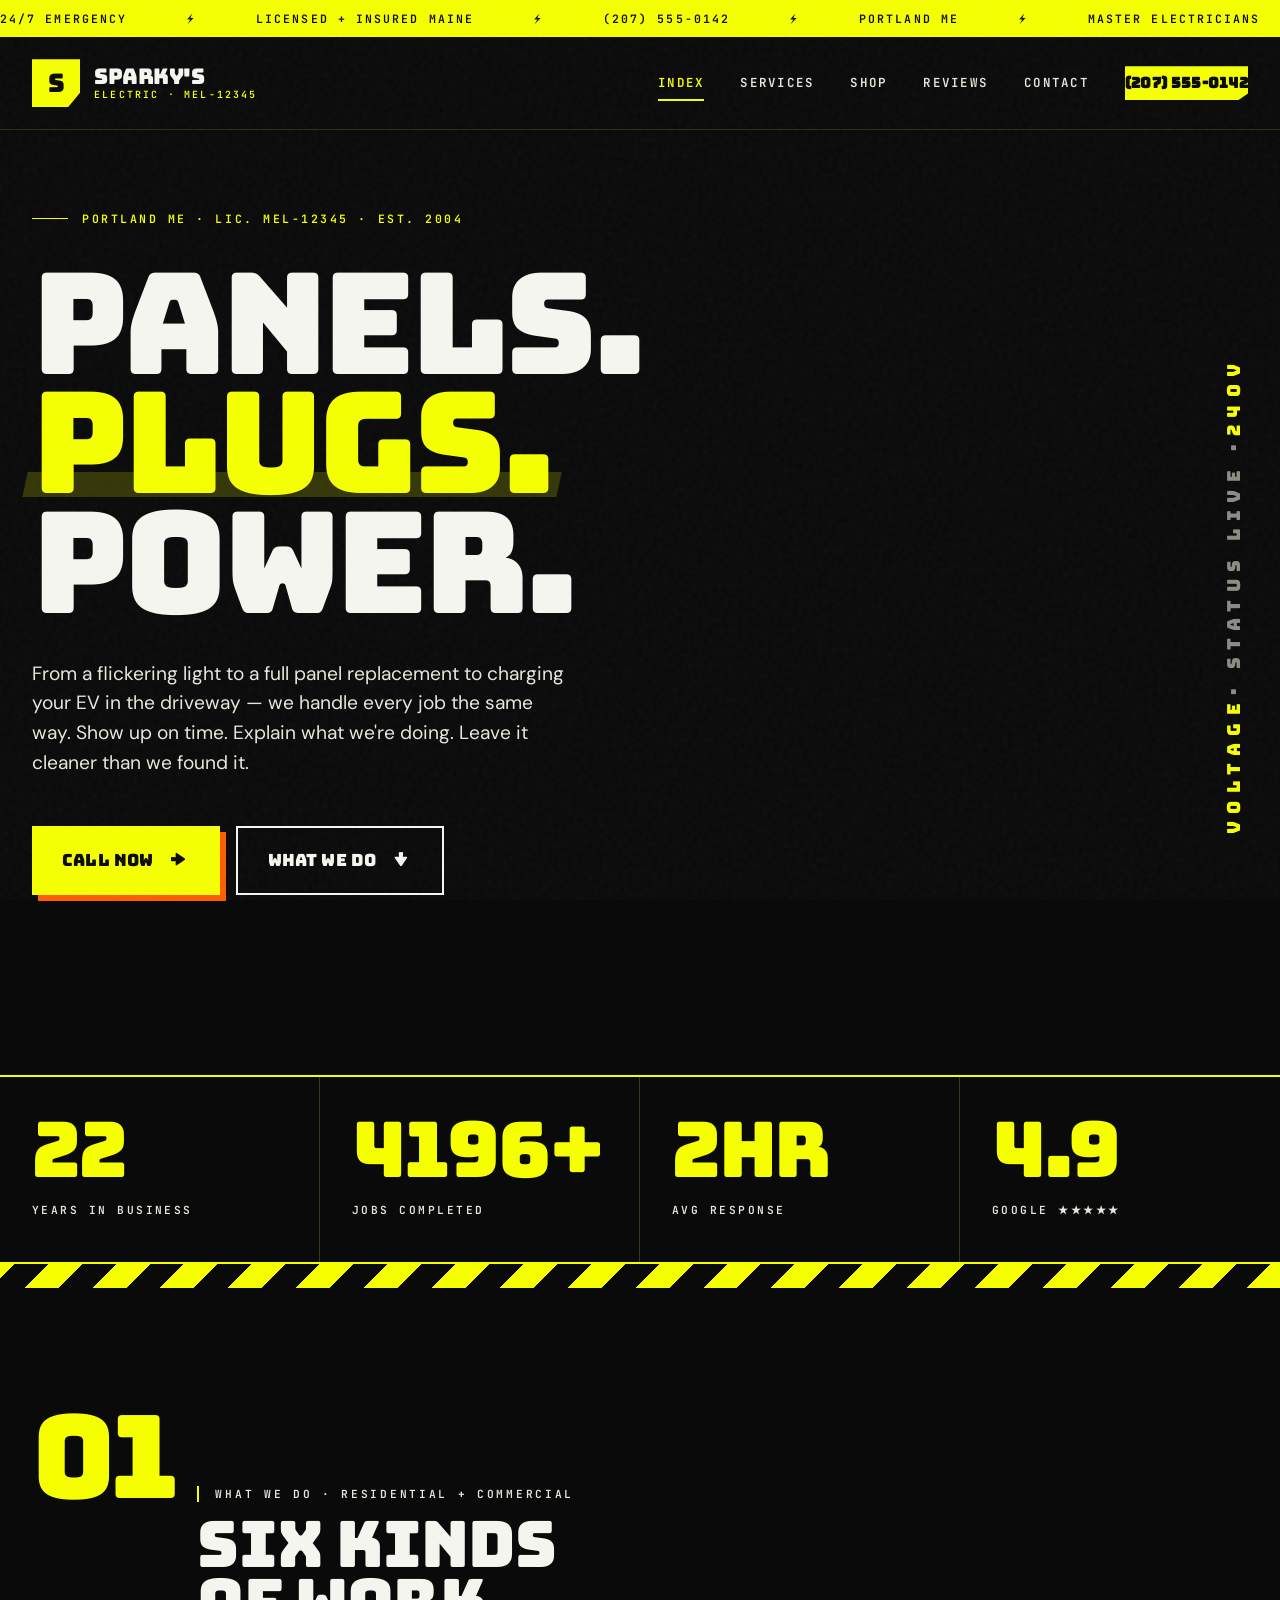
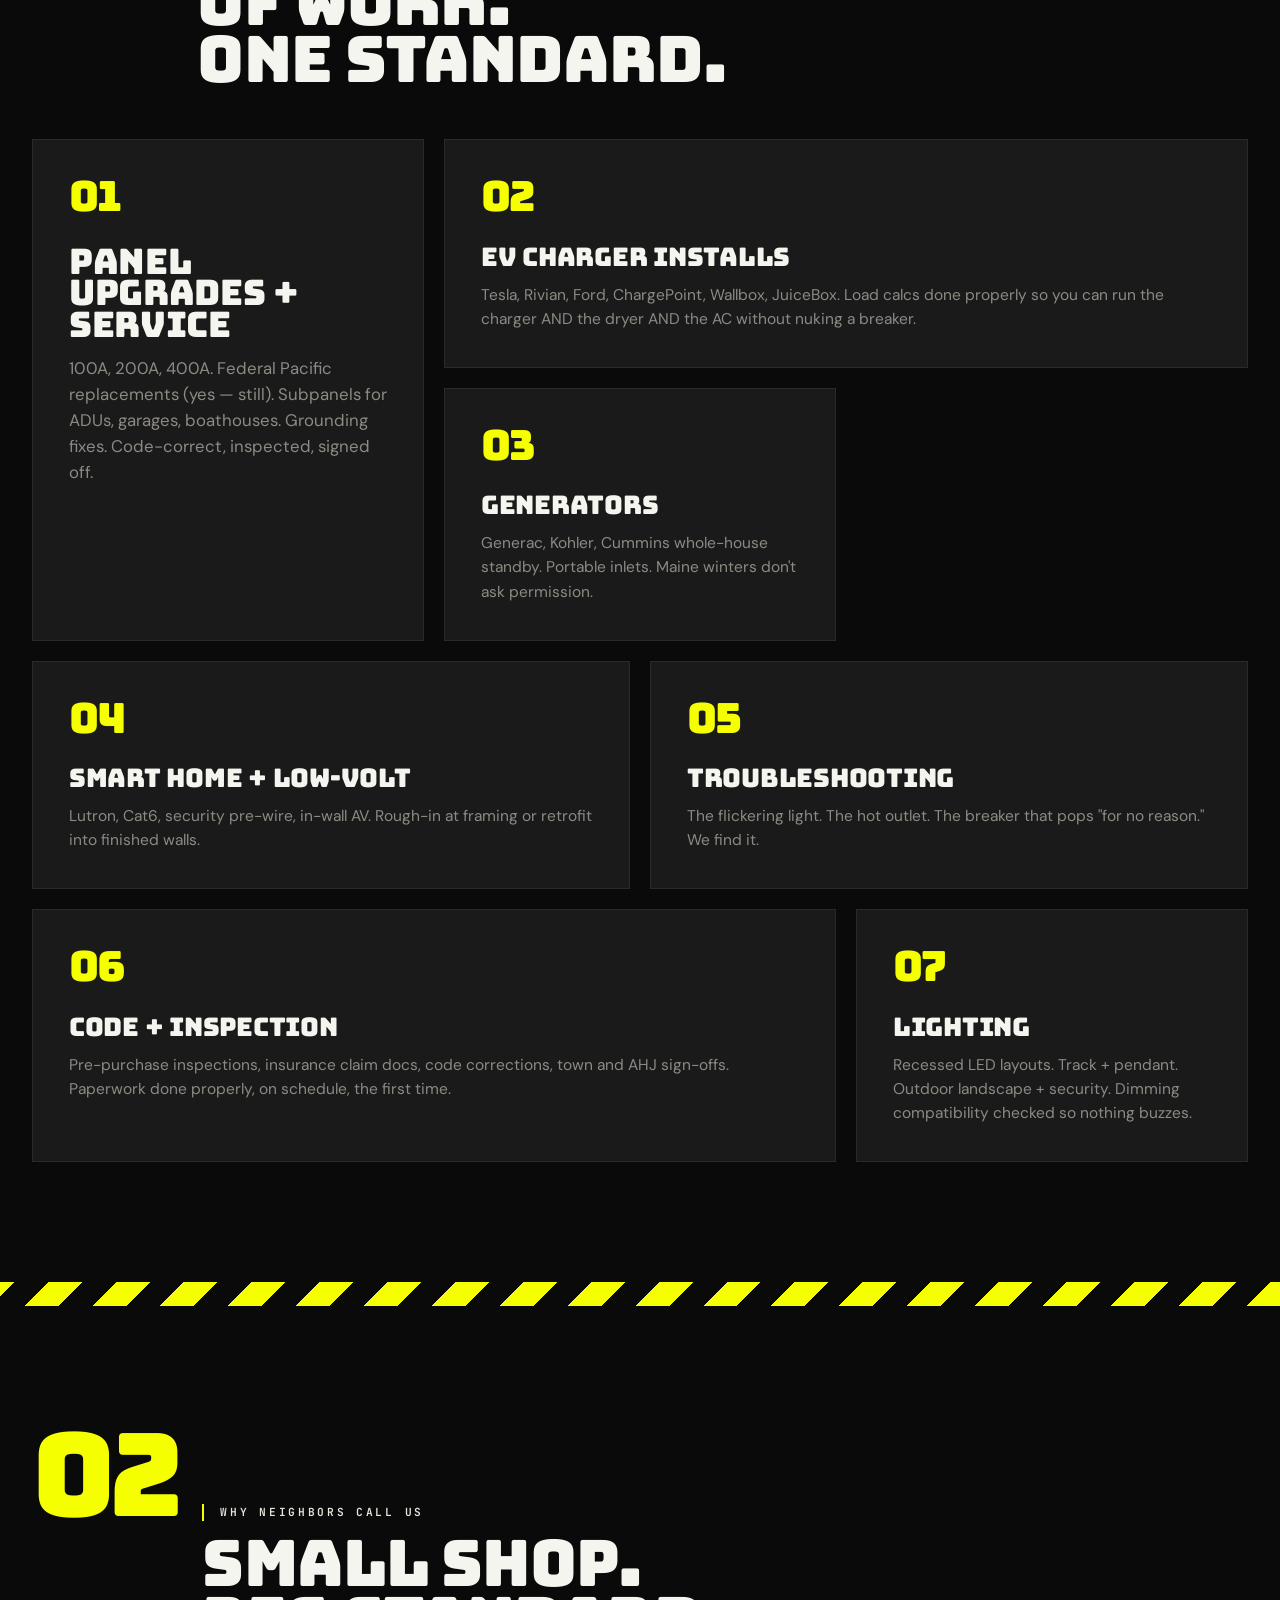
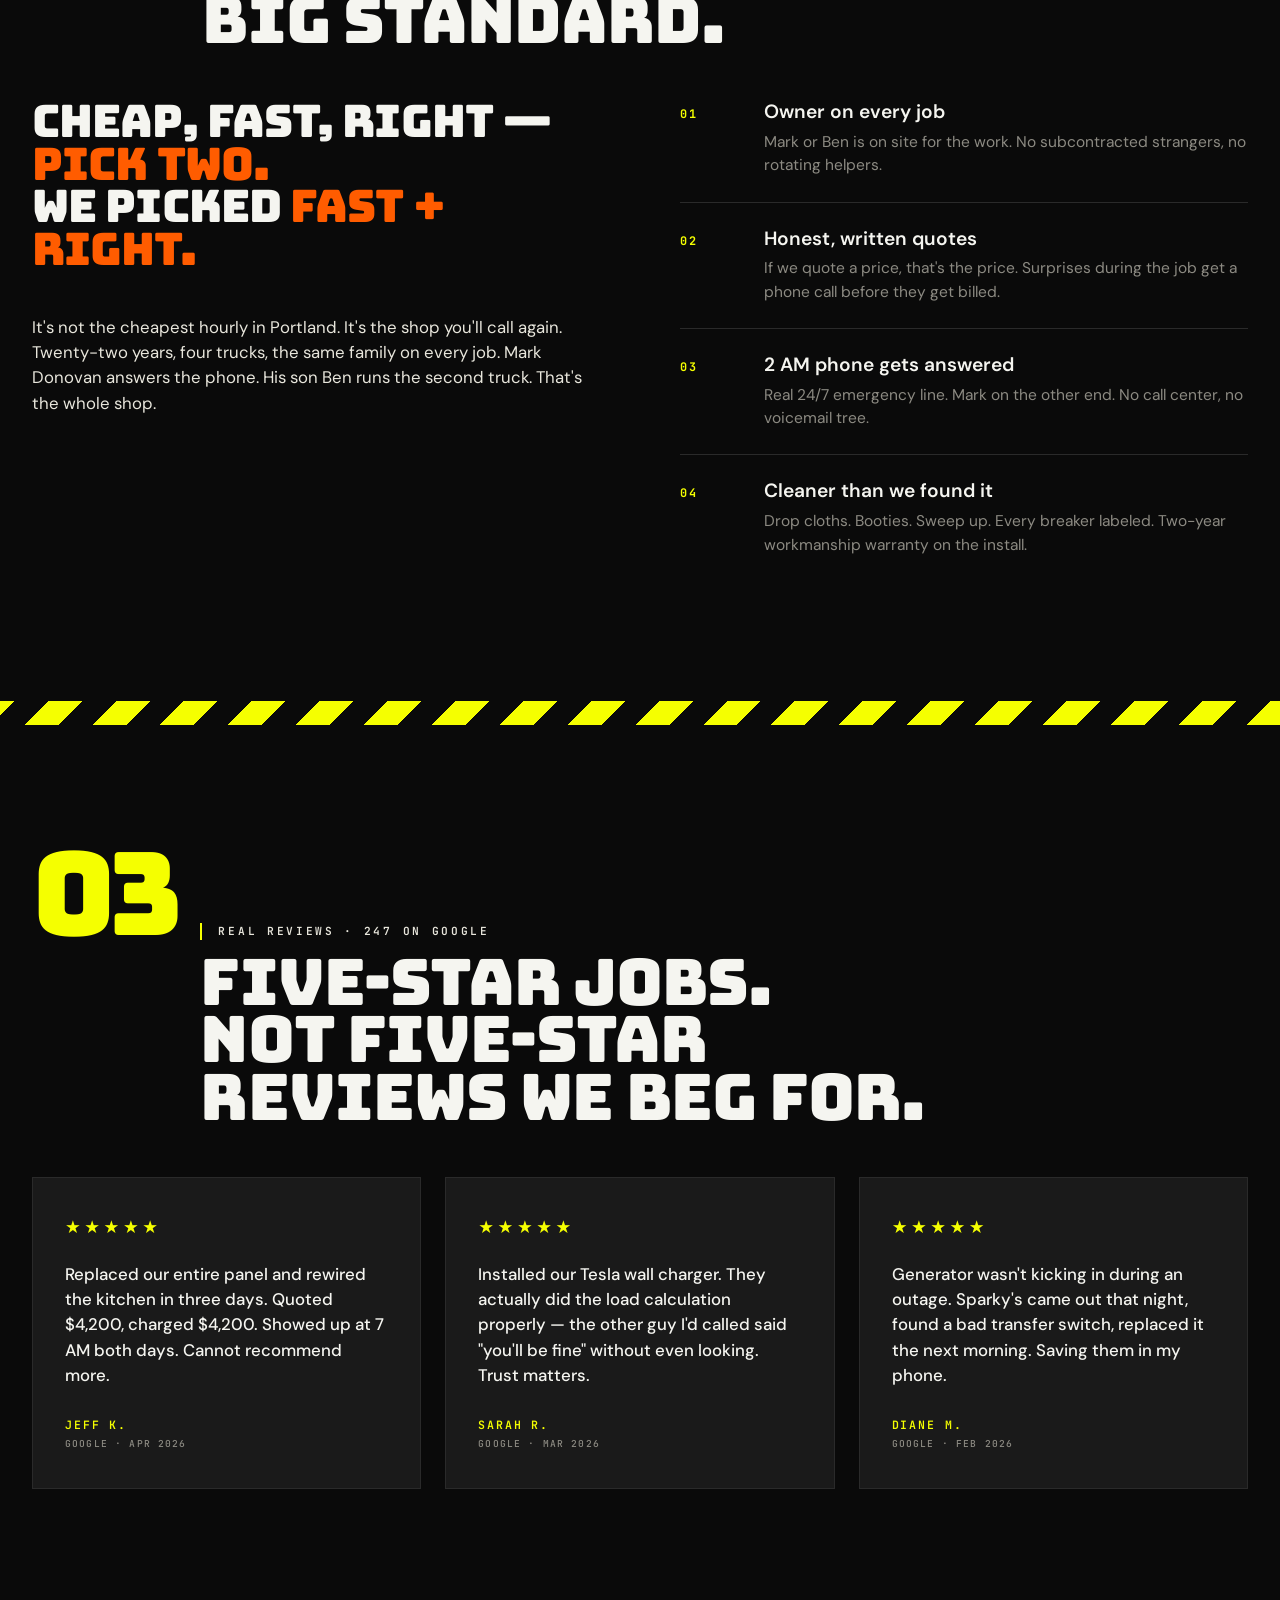
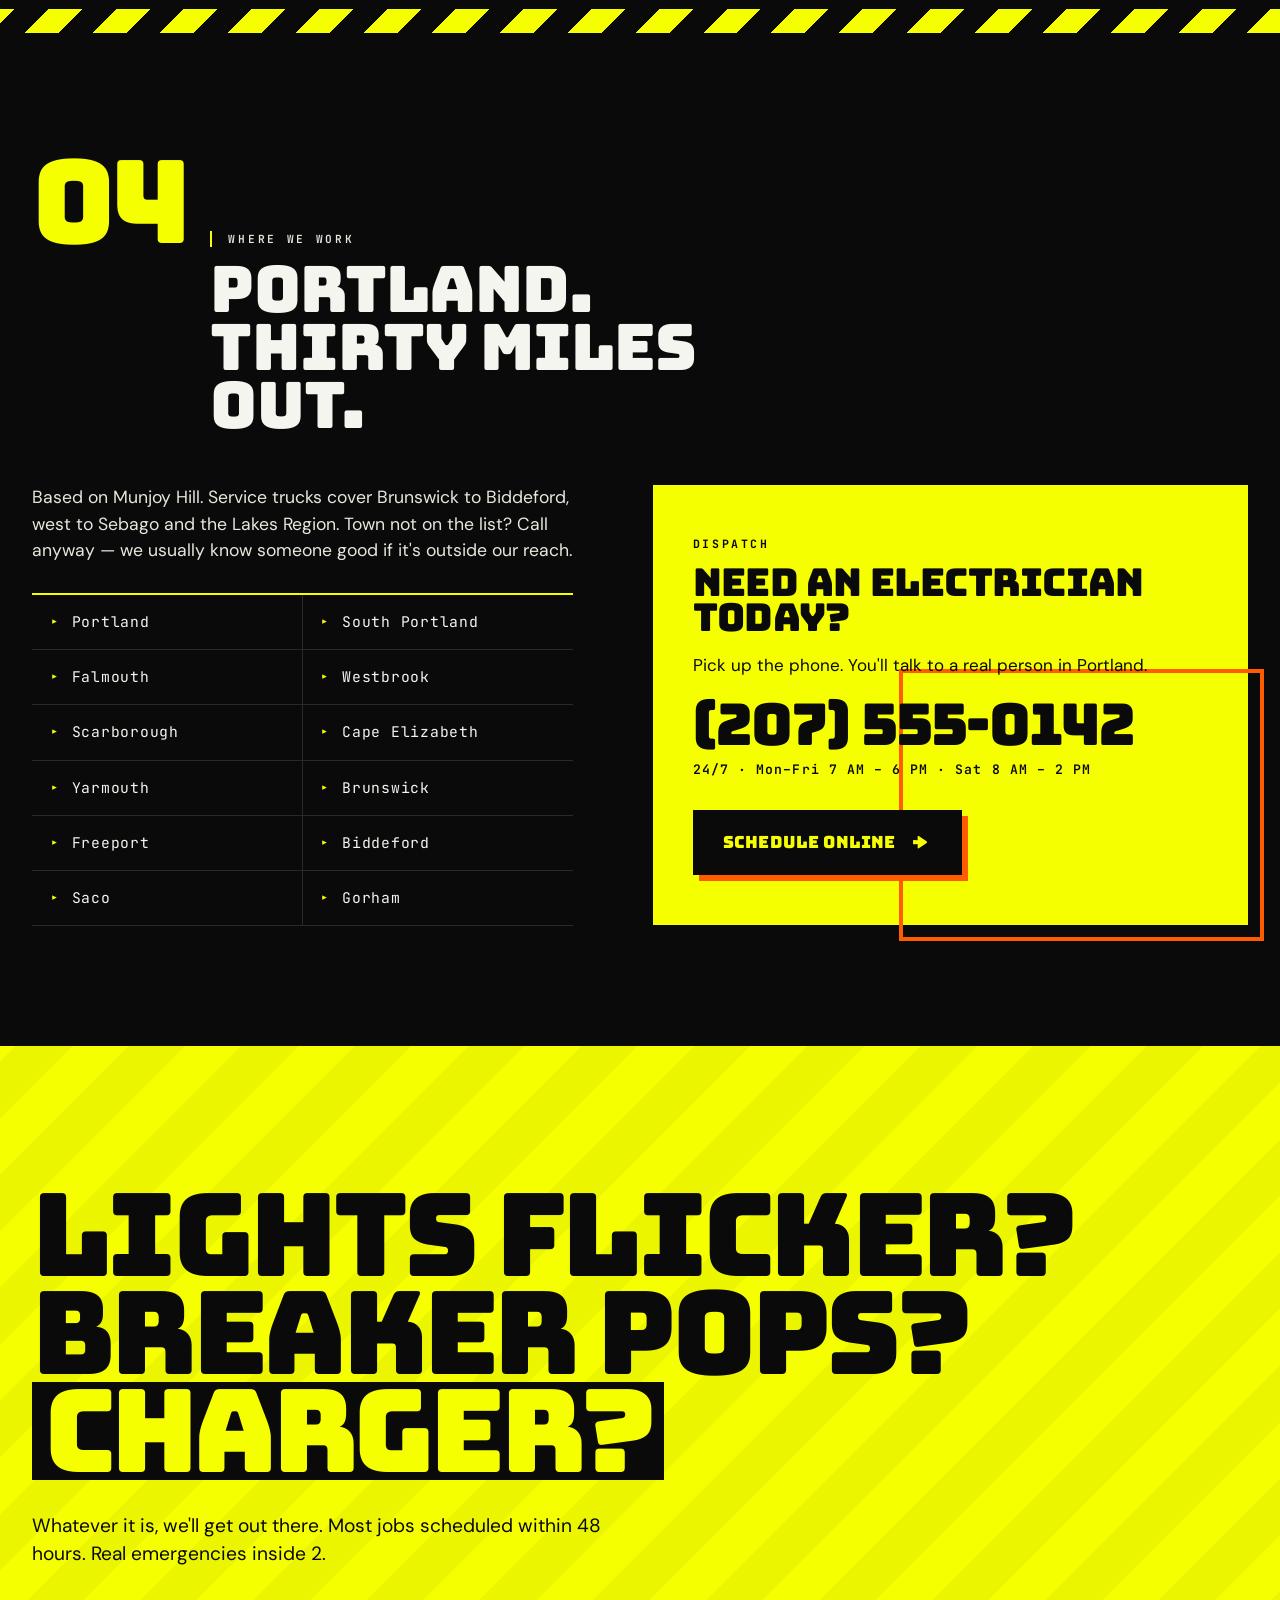
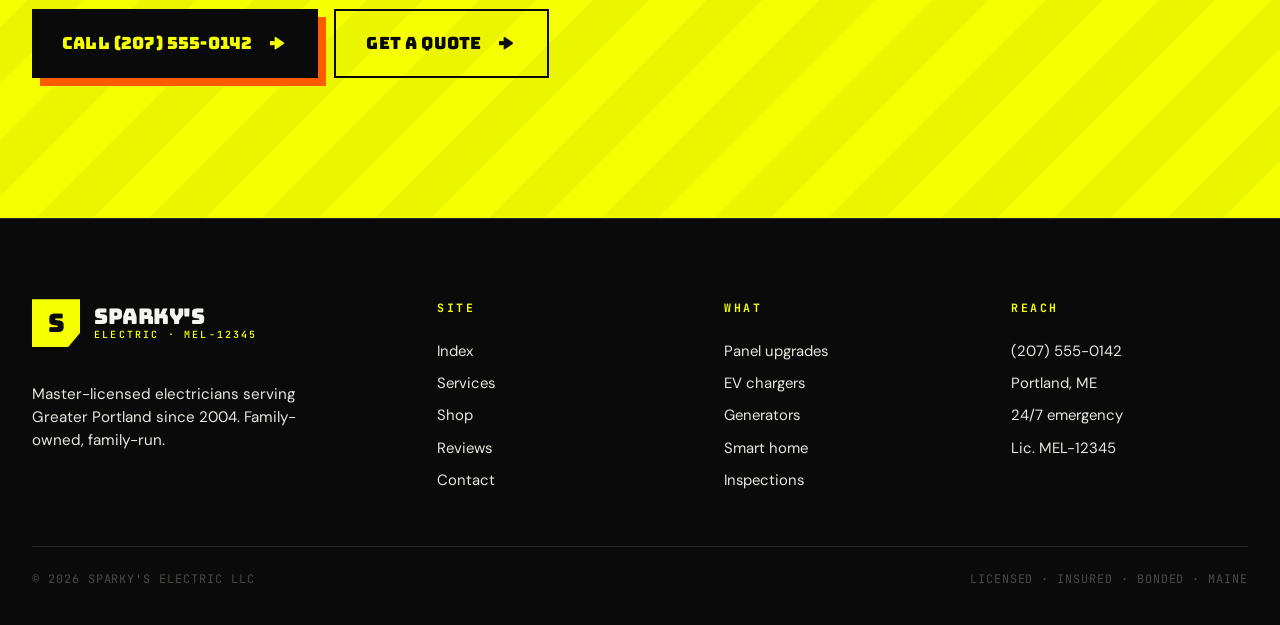
==== commit 626673ff: "v2 Voltage rebuild — Bungee + DM Sans, brutal industrial aesthetic per frontend-design skill" ====
--- a/index.html
+++ b/index.html
@@ -3,41 +3,34 @@
 <head>
   <meta charset="UTF-8" />
   <meta name="viewport" content="width=device-width, initial-scale=1" />
-  <title>Sparky's Electric — Master Electricians, Portland Maine</title>
+  <title>SPARKY'S — Master Electricians, Portland Maine</title>
   <meta name="description" content="Sparky's Electric — licensed master electricians in Portland, ME. Panel upgrades, EV chargers, generators, smart-home wiring, 24/7 emergency service." />
-  <meta name="theme-color" content="#0A1428" />
+  <meta name="theme-color" content="#0A0A0A" />
   <link rel="preconnect" href="https://fonts.googleapis.com">
   <link rel="preconnect" href="https://fonts.gstatic.com" crossorigin>
-  <link href="https://fonts.googleapis.com/css2?family=Inter:wght@400;500;600;700&family=Space+Grotesk:wght@500;600;700;800&family=JetBrains+Mono:wght@400;500;600&display=swap" rel="stylesheet">
+  <link href="https://fonts.googleapis.com/css2?family=Bungee&family=DM+Sans:opsz,wght@9..40,400;9..40,500;9..40,600;9..40,700&family=JetBrains+Mono:wght@400;500;600;700&display=swap" rel="stylesheet">
   <link rel="stylesheet" href="styles.css">
 </head>
 <body>
 
-  <div class="topbar">
-    <div class="container">
-      <span class="pulse">24/7 emergency service · Licensed &amp; insured in ME</span>
-      <span>Portland, ME · <a href="tel:+12075550142" class="phone">(207) 555-0142</a></span>
+  <div class="voltage-strip">
+    <div class="marquee">
+      <span>24/7 EMERGENCY</span><span>LICENSED + INSURED MAINE</span><span>(207) 555-0142</span><span>PORTLAND ME</span><span>MASTER ELECTRICIANS</span><span>SINCE 2004</span>
+      <span>24/7 EMERGENCY</span><span>LICENSED + INSURED MAINE</span><span>(207) 555-0142</span><span>PORTLAND ME</span><span>MASTER ELECTRICIANS</span><span>SINCE 2004</span>
     </div>
   </div>
 
   <nav class="site-nav">
-    <div class="container">
+    <div class="wrap">
       <a href="index.html" class="brand">
-        <span class="bolt-mark" aria-hidden="true">
-          <svg viewBox="0 0 24 24" fill="none">
-            <path d="M13 2L4 14h7l-2 8 9-12h-7l2-8z" fill="#0A1428" stroke="#0A1428" stroke-width="0.5" stroke-linejoin="round"/>
-          </svg>
-        </span>
-        <span class="brand-name">
-          <strong>SPARKY'S</strong>
-          <small>Electric</small>
-        </span>
+        <span class="brand-mark">S</span>
+        <span class="brand-name">SPARKY'S<small>Electric · MEL-12345</small></span>
       </a>
       <button class="nav-toggle" aria-label="Toggle menu">Menu</button>
-      <div class="nav-menu">
-        <a href="index.html">Home</a>
+      <div class="nav-items">
+        <a href="index.html">Index</a>
         <a href="services.html">Services</a>
-        <a href="about.html">About</a>
+        <a href="about.html">Shop</a>
         <a href="reviews.html">Reviews</a>
         <a href="contact.html">Contact</a>
         <a href="tel:+12075550142" class="nav-cta">(207) 555-0142</a>
@@ -46,240 +39,226 @@
   </nav>
 
   <section class="hero">
-    <!-- Animated lightning bolt SVG decoration -->
-    <svg class="hero-bolt" viewBox="0 0 240 320" fill="none" xmlns="http://www.w3.org/2000/svg" aria-hidden="true">
-      <defs>
-        <linearGradient id="boltGrad" x1="0" y1="0" x2="0" y2="1">
-          <stop offset="0%" stop-color="#FFE600"/>
-          <stop offset="100%" stop-color="#FF7F2A"/>
-        </linearGradient>
-        <filter id="boltGlow" x="-50%" y="-50%" width="200%" height="200%">
-          <feGaussianBlur stdDeviation="6" result="coloredBlur"/>
-          <feMerge>
-            <feMergeNode in="coloredBlur"/>
-            <feMergeNode in="SourceGraphic"/>
-          </feMerge>
-        </filter>
-      </defs>
-      <path
-        d="M140 10 L60 165 L115 165 L88 310 L188 130 L130 130 L168 10 Z"
-        fill="url(#boltGrad)"
-        filter="url(#boltGlow)"
-        stroke="#FFE600"
-        stroke-width="1.5"
-        stroke-linejoin="round"
-      />
+    <!-- Animated schematic lines -->
+    <svg class="hero-schematic" viewBox="0 0 1600 900" preserveAspectRatio="xMidYMid slice" aria-hidden="true">
+      <path d="M0 200 L 400 200 L 400 100 L 800 100 L 800 250 L 1200 250 L 1200 80 L 1600 80" />
+      <path d="M0 700 L 200 700 L 200 600 L 600 600 L 600 750 L 1000 750 L 1000 650 L 1600 650" />
+      <path d="M0 450 L 300 450 L 300 550 L 700 550 L 700 400 L 1100 400 L 1100 500 L 1600 500" />
+      <path d="M200 0 L 200 150 L 350 150 L 350 350 M 1300 0 L 1300 200 L 1450 200 L 1450 400" />
     </svg>
 
-    <div class="container">
-      <div class="hero-content">
-        <div class="hero-eyebrow">Portland, ME · Master Electricians</div>
-        <h1>
-          Powering the <span class="volt">whole house.</span><br>
-          Calmly.
+    <div class="wrap">
+      <div>
+        <div class="hero-meta">PORTLAND ME · LIC. MEL-12345 · EST. 2004</div>
+        <h1 class="brutal">
+          <span class="line">PANELS.</span>
+          <span class="line accent">PLUGS.</span>
+          <span class="line">POWER.</span>
         </h1>
         <p class="lede">From a flickering light to a full panel replacement to charging your EV in the driveway — we handle every job the same way. Show up on time. Explain what we're doing. Leave it cleaner than we found it.</p>
 
         <div class="hero-actions">
-          <a href="tel:+12075550142" class="btn btn-volt">Call (207) 555-0142</a>
-          <a href="#services" class="btn btn-ghost btn-arrow">See what we do</a>
-        </div>
-
-        <div class="hero-stats">
-          <div class="stat">
-            <strong data-count="22" data-suffix="+">0</strong>
-            <span>Years in business</span>
-          </div>
-          <div class="stat">
-            <strong data-count="4200" data-suffix="+">0</strong>
-            <span>Jobs completed</span>
-          </div>
-          <div class="stat">
-            <strong data-count="2" data-suffix="hr">0</strong>
-            <span>Avg response time</span>
-          </div>
-          <div class="stat">
-            <strong data-count="4.9" data-suffix="" data-decimals="1">0</strong>
-            <span>Google rating</span>
-          </div>
-        </div>
-      </div>
-    </div>
-  </section>
-
-  <section id="services" class="light">
-    <div class="container">
-      <div class="section-head reveal">
-        <span class="label">What we do</span>
-        <h2>Residential, commercial, and the weird stuff in between.</h2>
-        <p>Whatever's behind your walls, we've probably already worked on it.</p>
-      </div>
-
-      <div class="services-grid">
-
-        <div class="service-card reveal">
-          <div class="service-icon">
-            <svg viewBox="0 0 24 24" fill="none" stroke="currentColor" stroke-width="2"><path d="M3 8h18M3 16h18M8 3v18M16 3v18" stroke-linecap="round"/></svg>
-          </div>
-          <h3>Panel upgrades</h3>
-          <p>100A, 200A, 400A service. Federal Pacific replacements. Subpanel installs for additions and detached buildings.</p>
-        </div>
-
-        <div class="service-card reveal delay-1">
-          <div class="service-icon">
-            <svg viewBox="0 0 24 24" fill="none" stroke="currentColor" stroke-width="2"><circle cx="12" cy="12" r="9"/><path d="M12 7v5l3 3" stroke-linecap="round"/></svg>
-          </div>
-          <h3>EV chargers</h3>
-          <p>Level 2 home charger installs — Tesla, ChargePoint, Wallbox, JuiceBox. Load calculations done right so you don't trip breakers.</p>
-        </div>
-
-        <div class="service-card reveal delay-2">
-          <div class="service-icon">
-            <svg viewBox="0 0 24 24" fill="none" stroke="currentColor" stroke-width="2"><path d="M6 3v18M18 3v18M3 8h18M3 16h18"/><circle cx="12" cy="12" r="2" fill="currentColor"/></svg>
-          </div>
+          <a href="tel:+12075550142" class="slab slab-volt">
+            CALL NOW <span class="arrow">→</span>
+          </a>
+          <a href="#what-we-do" class="slab slab-ghost">
+            WHAT WE DO <span class="arrow">↓</span>
+          </a>
+        </div>
+      </div>
+
+      <div class="hero-vertical">
+        VOLTAGE <span>· STATUS LIVE ·</span> 240V
+      </div>
+    </div>
+  </section>
+
+  <div class="counters">
+    <div class="counters-grid">
+      <div class="counter">
+        <span class="num"><span data-count="22" data-suffix="">0</span></span>
+        <span class="label">Years in business</span>
+      </div>
+      <div class="counter">
+        <span class="num"><span data-count="4200" data-suffix="+">0</span></span>
+        <span class="label">Jobs completed</span>
+      </div>
+      <div class="counter">
+        <span class="num"><span data-count="2" data-suffix="hr">0</span></span>
+        <span class="label">Avg response</span>
+      </div>
+      <div class="counter">
+        <span class="num"><span data-count="4.9" data-decimals="1" data-suffix="">0</span></span>
+        <span class="label">Google ★★★★★</span>
+      </div>
+    </div>
+  </div>
+
+  <div class="hazard-stripe"></div>
+
+  <section id="what-we-do">
+    <div class="wrap">
+      <div class="section-marker reveal">
+        <div>
+          <div class="num">01</div>
+        </div>
+        <div>
+          <div class="meta">WHAT WE DO · RESIDENTIAL + COMMERCIAL</div>
+          <h2>SIX KINDS<br>OF WORK.<br>ONE STANDARD.</h2>
+        </div>
+      </div>
+
+      <div class="services">
+        <article class="svc tall reveal">
+          <span class="svc-num">01</span>
+          <h3>Panel upgrades + service</h3>
+          <p>100A, 200A, 400A. Federal Pacific replacements (yes — still). Subpanels for ADUs, garages, boathouses. Grounding fixes. Code-correct, inspected, signed off.</p>
+        </article>
+
+        <article class="svc wide reveal delay-1">
+          <span class="svc-num">02</span>
+          <h3>EV charger installs</h3>
+          <p>Tesla, Rivian, Ford, ChargePoint, Wallbox, JuiceBox. Load calcs done properly so you can run the charger AND the dryer AND the AC without nuking a breaker.</p>
+        </article>
+
+        <article class="svc std reveal delay-2">
+          <span class="svc-num">03</span>
           <h3>Generators</h3>
-          <p>Whole-house standby (Generac, Kohler, Cummins) and portable transfer switches. Maine winters don't ask permission.</p>
-        </div>
-
-        <div class="service-card reveal">
-          <div class="service-icon">
-            <svg viewBox="0 0 24 24" fill="none" stroke="currentColor" stroke-width="2"><rect x="4" y="6" width="16" height="12" rx="2"/><path d="M8 10v4M12 8v8M16 10v4" stroke-linecap="round"/></svg>
-          </div>
-          <h3>Smart-home wiring</h3>
-          <p>Lighting control, Cat6, security pre-wire, low-voltage. Done at framing or retrofitted into a finished house without trashing the walls.</p>
-        </div>
-
-        <div class="service-card reveal delay-1">
-          <div class="service-icon">
-            <svg viewBox="0 0 24 24" fill="none" stroke="currentColor" stroke-width="2"><path d="M12 2L4 14h6l-2 8 10-12h-6l2-8z" stroke-linejoin="round" stroke-linecap="round" fill="currentColor" fill-opacity="0.15"/></svg>
-          </div>
+          <p>Generac, Kohler, Cummins whole-house standby. Portable inlets. Maine winters don't ask permission.</p>
+        </article>
+
+        <article class="svc half reveal delay-1">
+          <span class="svc-num">04</span>
+          <h3>Smart home + low-volt</h3>
+          <p>Lutron, Cat6, security pre-wire, in-wall AV. Rough-in at framing or retrofit into finished walls.</p>
+        </article>
+
+        <article class="svc half reveal delay-2">
+          <span class="svc-num">05</span>
           <h3>Troubleshooting</h3>
-          <p>The lights that flicker only on Tuesdays. The outlet that's hot to the touch. The breaker that pops "for no reason." We find it.</p>
-        </div>
-
-        <div class="service-card reveal delay-2">
-          <div class="service-icon">
-            <svg viewBox="0 0 24 24" fill="none" stroke="currentColor" stroke-width="2"><rect x="3" y="10" width="18" height="10" rx="1"/><path d="M7 10V6a5 5 0 0110 0v4" stroke-linecap="round"/></svg>
-          </div>
-          <h3>Code &amp; inspection</h3>
-          <p>Pre-purchase inspections, insurance claim documentation, code corrections, town/AHJ sign-offs. Paperwork done properly.</p>
-        </div>
-
-      </div>
-    </div>
-  </section>
-
-  <section class="warm">
-    <div class="container">
-      <div class="split">
-        <div class="split-image reveal">
-          <img src="https://images.unsplash.com/photo-1621905251918-48416bd8575a?auto=format&fit=crop&w=900&q=80" alt="Electrician working on a panel" loading="lazy" />
-          <div class="image-badge">
+          <p>The flickering light. The hot outlet. The breaker that pops "for no reason." We find it.</p>
+        </article>
+
+        <article class="svc wide reveal delay-1">
+          <span class="svc-num">06</span>
+          <h3>Code + inspection</h3>
+          <p>Pre-purchase inspections, insurance claim docs, code corrections, town and AHJ sign-offs. Paperwork done properly, on schedule, the first time.</p>
+        </article>
+
+        <article class="svc std reveal delay-2">
+          <span class="svc-num">07</span>
+          <h3>Lighting</h3>
+          <p>Recessed LED layouts. Track + pendant. Outdoor landscape + security. Dimming compatibility checked so nothing buzzes.</p>
+        </article>
+      </div>
+    </div>
+  </section>
+
+  <div class="hazard-stripe"></div>
+
+  <section>
+    <div class="wrap">
+      <div class="section-marker reveal">
+        <div>
+          <div class="num">02</div>
+        </div>
+        <div>
+          <div class="meta">WHY NEIGHBORS CALL US</div>
+          <h2>SMALL SHOP.<br>BIG STANDARD.</h2>
+        </div>
+      </div>
+
+      <div class="editorial">
+        <div class="reveal">
+          <p class="editorial-lede">
+            CHEAP, FAST, RIGHT &mdash; <em>PICK TWO.</em><br>WE PICKED <em>FAST + RIGHT.</em>
+          </p>
+          <p style="margin-top:30px;color:var(--bone);font-size:1.05rem;">It's not the cheapest hourly in Portland. It's the shop you'll call again. Twenty-two years, four trucks, the same family on every job. Mark Donovan answers the phone. His son Ben runs the second truck. That's the whole shop.</p>
+        </div>
+
+        <ul class="principles reveal delay-1">
+          <li>
+            <span class="marker">01</span>
             <div>
-              <strong>22 years</strong>
-              <span>of zero shortcuts, every job</span>
+              <h4>Owner on every job</h4>
+              <p>Mark or Ben is on site for the work. No subcontracted strangers, no rotating helpers.</p>
             </div>
-          </div>
-        </div>
-
-        <div class="reveal delay-1">
-          <span class="label" style="display:inline-block;background:var(--volt);color:var(--midnight);padding:6px 14px;border-radius:999px;font-family:var(--font-mono);font-size:0.74rem;letter-spacing:0.22em;text-transform:uppercase;font-weight:600;margin-bottom:16px">Why neighbors call us</span>
-          <h2 style="color:var(--ink);margin-bottom:18px">The kind of electrician who shows up <em style="font-style:normal;color:var(--copper)">when he says he will.</em></h2>
-          <p style="color:var(--ink-mid);font-size:1.08rem">Sparky's is a small shop with a real owner answering the phone. We don't subcontract to people you've never met. We don't pad the invoice. And we don't leave the basement looking worse than we found it.</p>
-
-          <ul class="feature-list">
-            <li>
-              <span class="feature-num">1</span>
-              <div>
-                <h4>Master-licensed in Maine</h4>
-                <p>Properly licensed, properly insured, properly bonded. Inspections sign off the first time.</p>
-              </div>
-            </li>
-            <li>
-              <span class="feature-num">2</span>
-              <div>
-                <h4>Up-front pricing</h4>
-                <p>Flat-rate quotes for the common work. T&amp;M for the diagnostic jobs, with a not-to-exceed.</p>
-              </div>
-            </li>
-            <li>
-              <span class="feature-num">3</span>
-              <div>
-                <h4>Real 24/7 emergency line</h4>
-                <p>If your power is out at 2 AM, you talk to a person, not a voicemail tree.</p>
-              </div>
-            </li>
-            <li>
-              <span class="feature-num">4</span>
-              <div>
-                <h4>Clean job site, every time</h4>
-                <p>We wear booties. We sweep up. We label every breaker so the next person knows what's what.</p>
-              </div>
-            </li>
-          </ul>
-        </div>
-      </div>
-    </div>
-  </section>
+          </li>
+          <li>
+            <span class="marker">02</span>
+            <div>
+              <h4>Honest, written quotes</h4>
+              <p>If we quote a price, that's the price. Surprises during the job get a phone call before they get billed.</p>
+            </div>
+          </li>
+          <li>
+            <span class="marker">03</span>
+            <div>
+              <h4>2 AM phone gets answered</h4>
+              <p>Real 24/7 emergency line. Mark on the other end. No call center, no voicemail tree.</p>
+            </div>
+          </li>
+          <li>
+            <span class="marker">04</span>
+            <div>
+              <h4>Cleaner than we found it</h4>
+              <p>Drop cloths. Booties. Sweep up. Every breaker labeled. Two-year workmanship warranty on the install.</p>
+            </div>
+          </li>
+        </ul>
+      </div>
+    </div>
+  </section>
+
+  <div class="hazard-stripe"></div>
 
   <section>
-    <div class="container">
-      <div class="section-head reveal">
-        <span class="label">What people say</span>
-        <h2 style="color:var(--paper)">Five-star jobs, not five-star reviews you have to fish for.</h2>
-        <p style="color:var(--ash)">A handful of recent Google reviews from real customers.</p>
-      </div>
-
-      <div class="testimonial-grid">
-
-        <div class="testimonial reveal">
-          <div class="stars">★ ★ ★ ★ ★</div>
-          <blockquote>Replaced our entire panel and rewired the kitchen in three days. Total pros. Quoted $4,200, charged $4,200. Showed up at 7 AM both days. Cannot recommend more.</blockquote>
-          <cite>
-            <span class="avatar">JK</span>
-            <div>
-              <strong>Jeff K.</strong>
-              <small>Google · April 2026</small>
-            </div>
-          </cite>
-        </div>
-
-        <div class="testimonial reveal delay-1">
-          <div class="stars">★ ★ ★ ★ ★</div>
-          <blockquote>Installed our Tesla wall charger. They actually did the load calculation properly — the other guy I'd called said "you'll be fine" without even looking at the panel. Trust matters.</blockquote>
-          <cite>
-            <span class="avatar">SR</span>
-            <div>
-              <strong>Sarah R.</strong>
-              <small>Google · March 2026</small>
-            </div>
-          </cite>
-        </div>
-
-        <div class="testimonial reveal delay-2">
-          <div class="stars">★ ★ ★ ★ ★</div>
-          <blockquote>Our generator wasn't kicking in during an outage. Sparky's came out that night, found a bad transfer switch, replaced it the next morning. Honest, fast, fair price. Saving them in my phone.</blockquote>
-          <cite>
-            <span class="avatar">DM</span>
-            <div>
-              <strong>Diane M.</strong>
-              <small>Google · February 2026</small>
-            </div>
-          </cite>
-        </div>
-
-      </div>
-    </div>
-  </section>
-
-  <section class="light">
-    <div class="container">
-      <div class="area-grid">
+    <div class="wrap">
+      <div class="section-marker reveal">
+        <div>
+          <div class="num">03</div>
+        </div>
+        <div>
+          <div class="meta">REAL REVIEWS · 247 ON GOOGLE</div>
+          <h2>FIVE-STAR JOBS.<br>NOT FIVE-STAR<br>REVIEWS WE BEG FOR.</h2>
+        </div>
+      </div>
+
+      <div class="testimonials-strip">
+        <div class="tcard reveal">
+          <blockquote>Replaced our entire panel and rewired the kitchen in three days. Quoted $4,200, charged $4,200. Showed up at 7 AM both days. Cannot recommend more.</blockquote>
+          <cite>JEFF K.<small>GOOGLE · APR 2026</small></cite>
+        </div>
+        <div class="tcard reveal delay-1">
+          <blockquote>Installed our Tesla wall charger. They actually did the load calculation properly — the other guy I'd called said "you'll be fine" without even looking. Trust matters.</blockquote>
+          <cite>SARAH R.<small>GOOGLE · MAR 2026</small></cite>
+        </div>
+        <div class="tcard reveal delay-2">
+          <blockquote>Generator wasn't kicking in during an outage. Sparky's came out that night, found a bad transfer switch, replaced it the next morning. Saving them in my phone.</blockquote>
+          <cite>DIANE M.<small>GOOGLE · FEB 2026</small></cite>
+        </div>
+      </div>
+    </div>
+  </section>
+
+  <div class="hazard-stripe"></div>
+
+  <section>
+    <div class="wrap">
+      <div class="section-marker reveal">
+        <div>
+          <div class="num">04</div>
+        </div>
+        <div>
+          <div class="meta">WHERE WE WORK</div>
+          <h2>PORTLAND.<br>THIRTY MILES<br>OUT.</h2>
+        </div>
+      </div>
+
+      <div class="area">
         <div class="reveal">
-          <span class="label" style="display:inline-block;background:var(--volt);color:var(--midnight);padding:6px 14px;border-radius:999px;font-family:var(--font-mono);font-size:0.74rem;letter-spacing:0.22em;text-transform:uppercase;font-weight:600;margin-bottom:16px">Where we work</span>
-          <h2 style="color:var(--ink)">Portland and 30 miles in every direction.</h2>
-          <p style="color:var(--ink-mid)">Based in Portland's East End. Service trucks cover everything from Brunswick to Biddeford, west to Sebago and the Lakes Region. If your town isn't here, call anyway — we usually know someone good if it's outside our reach.</p>
-          <ul class="town-grid">
+          <p style="color:var(--bone);font-size:1.1rem;">Based on Munjoy Hill. Service trucks cover Brunswick to Biddeford, west to Sebago and the Lakes Region. Town not on the list? Call anyway — we usually know someone good if it's outside our reach.</p>
+          <ul class="towns">
             <li>Portland</li>
             <li>South Portland</li>
             <li>Falmouth</li>
@@ -295,76 +274,76 @@
           </ul>
         </div>
 
-        <div class="area-card reveal delay-1">
-          <h3>Need an electrician today?</h3>
-          <p style="color:var(--ash);margin-bottom:8px">Pick up the phone. You'll talk to a real person in Portland.</p>
+        <div class="dispatch reveal delay-1">
+          <span class="label">DISPATCH</span>
+          <h3>NEED AN ELECTRICIAN TODAY?</h3>
+          <p>Pick up the phone. You'll talk to a real person in Portland.</p>
           <a href="tel:+12075550142" class="phone-big">(207) 555-0142</a>
-          <p style="color:var(--ash);font-family:var(--font-mono);font-size:0.82rem;letter-spacing:0.06em;margin-top:6px">24/7 · Mon–Fri 7 AM – 6 PM · Sat 8 AM – 2 PM</p>
-          <a href="contact.html" class="btn btn-volt" style="margin-top:24px;padding:14px 24px;font-size:0.85rem">Schedule online</a>
-        </div>
-      </div>
-    </div>
-  </section>
-
-  <section class="cta-band">
-    <div class="container">
-      <h2 class="reveal">Lights flicker? Breaker tripping?<br>Charger needs installing?</h2>
-      <p class="reveal delay-1">Whatever it is, we'll get out there. Most jobs scheduled within 48 hours. Real emergencies inside 2.</p>
-      <div class="cta-actions reveal delay-2">
-        <a href="tel:+12075550142" class="btn btn-volt">Call (207) 555-0142</a>
-        <a href="contact.html" class="btn btn-ghost btn-arrow">Request a quote</a>
+          <span class="hours">24/7 · Mon–Fri 7 AM – 6 PM · Sat 8 AM – 2 PM</span>
+          <a href="contact.html" class="slab slab-volt">SCHEDULE ONLINE <span class="arrow">→</span></a>
+        </div>
+      </div>
+    </div>
+  </section>
+
+  <section class="final">
+    <div class="wrap">
+      <h2 class="brutal">
+        LIGHTS FLICKER?<br>
+        BREAKER POPS?<br>
+        <span class="hl">CHARGER?</span>
+      </h2>
+      <p>Whatever it is, we'll get out there. Most jobs scheduled within 48 hours. Real emergencies inside 2.</p>
+      <div class="hero-actions">
+        <a href="tel:+12075550142" class="slab slab-volt">CALL (207) 555-0142 <span class="arrow">→</span></a>
+        <a href="contact.html" class="slab" style="background:transparent;color:var(--void);border:2px solid var(--void);">GET A QUOTE <span class="arrow">→</span></a>
       </div>
     </div>
   </section>
 
   <footer class="site-footer">
-    <div class="container">
+    <div class="wrap">
       <div class="footer-grid">
         <div>
-          <a href="index.html" class="brand" style="margin-bottom:16px">
-            <span class="bolt-mark" aria-hidden="true">
-              <svg viewBox="0 0 24 24" fill="none"><path d="M13 2L4 14h7l-2 8 9-12h-7l2-8z" fill="#0A1428"/></svg>
-            </span>
-            <span class="brand-name">
-              <strong>SPARKY'S</strong>
-              <small>Electric</small>
-            </span>
+          <a href="index.html" class="brand" style="margin-bottom:18px">
+            <span class="brand-mark">S</span>
+            <span class="brand-name">SPARKY'S<small>Electric · MEL-12345</small></span>
           </a>
-          <p style="color:var(--ash);max-width:280px;font-size:0.92rem">Master-licensed electricians serving Greater Portland since 2004. Family-owned, family-run.</p>
+          <p style="color:var(--bone);max-width:280px;font-size:0.95rem;margin-top:18px">Master-licensed electricians serving Greater Portland since 2004. Family-owned, family-run.</p>
         </div>
         <div>
           <h5>Site</h5>
           <ul>
-            <li><a href="index.html">Home</a></li>
+            <li><a href="index.html">Index</a></li>
             <li><a href="services.html">Services</a></li>
-            <li><a href="about.html">About</a></li>
+            <li><a href="about.html">Shop</a></li>
             <li><a href="reviews.html">Reviews</a></li>
             <li><a href="contact.html">Contact</a></li>
           </ul>
         </div>
         <div>
-          <h5>Services</h5>
+          <h5>What</h5>
           <ul>
             <li>Panel upgrades</li>
             <li>EV chargers</li>
             <li>Generators</li>
-            <li>Smart-home wiring</li>
-            <li>Code &amp; inspection</li>
+            <li>Smart home</li>
+            <li>Inspections</li>
           </ul>
         </div>
         <div>
-          <h5>Contact</h5>
+          <h5>Reach</h5>
           <ul>
             <li><a href="tel:+12075550142">(207) 555-0142</a></li>
             <li>Portland, ME</li>
-            <li>24/7 emergency line</li>
-            <li>Master license #ME-MEL-12345</li>
+            <li>24/7 emergency</li>
+            <li>Lic. MEL-12345</li>
           </ul>
         </div>
       </div>
       <div class="footer-bottom">
-        <span>© <span data-year>2026</span> Sparky's Electric LLC · All rights reserved</span>
-        <span>Licensed · Insured · Bonded in Maine</span>
+        <span>© <span data-year>2026</span> SPARKY'S ELECTRIC LLC</span>
+        <span>LICENSED · INSURED · BONDED · MAINE</span>
       </div>
     </div>
   </footer>
--- a/styles.css
+++ b/styles.css
@@ -1,860 +1,921 @@
 /* =========================================================
-   Sparky's Electric — Brand System
-   Palette: midnight navy + electric yellow + warm white
-   Aesthetic: bold, energetic, modern, with circuit motifs
+   Sparky's Electric — v2 "Voltage"
+   Aesthetic: industrial-brutalist meets blueprint
+   Per anthropic-skills/frontend-design — bold, distinctive,
+   no Inter, no Space Grotesk, no AI-template clichés.
    ========================================================= */
 
 :root {
-  --midnight: #0A1428;
-  --midnight-deep: #050B17;
-  --midnight-soft: #14243F;
-  --midnight-card: #1A2C4A;
-
-  --volt: #FFE600;
-  --volt-soft: #F0D420;
-  --volt-glow: rgba(255, 230, 0, 0.35);
-
-  --copper: #FF7F2A;
-  --crimson: #FF3D5A;
-
-  --paper: #FAFAF7;
-  --paper-warm: #F2F0E8;
-  --ash: #E8E6DD;
-  --ink: #0A1428;
-  --ink-mid: #4A5468;
-  --ink-soft: #7A8294;
-
-  --max: 1200px;
-  --radius: 6px;
-  --radius-lg: 14px;
-  --radius-pill: 999px;
-
-  --shadow-volt: 0 0 30px rgba(255, 230, 0, 0.4);
-  --shadow-deep: 0 20px 60px -20px rgba(0, 0, 0, 0.6);
-  --shadow-card: 0 8px 24px rgba(10, 20, 40, 0.4);
-
-  --font-display: "Space Grotesk", -apple-system, BlinkMacSystemFont, sans-serif;
-  --font-body: "Inter", -apple-system, BlinkMacSystemFont, sans-serif;
-  --font-mono: "JetBrains Mono", "SF Mono", Menlo, monospace;
-}
-
-* { box-sizing: border-box; }
-html { scroll-behavior: smooth; }
+  --void: #0A0A0A;
+  --void-soft: #141414;
+  --void-card: #1A1A1A;
+
+  --volt: #F5FF00;            /* high-voltage yellow — primary accent */
+  --volt-dim: #C8D000;        /* dimmer for press states */
+  --hazard: #FF5C00;          /* hazard orange — danger / emergency */
+
+  --white: #F5F5F0;           /* near-white, slightly warm */
+  --bone: #E8E6DC;
+  --stone: #8C8A82;
+  --concrete: #4A4842;
+
+  --grain-strength: 0.06;
+
+  --font-brutal: 'Bungee', 'Impact', 'Arial Black', sans-serif;
+  --font-body: 'DM Sans', system-ui, -apple-system, sans-serif;
+  --font-mono: 'JetBrains Mono', 'Courier New', monospace;
+}
+
+* { box-sizing: border-box; margin: 0; padding: 0; }
+
+html { scroll-behavior: smooth; -webkit-font-smoothing: antialiased; }
 
 body {
-  margin: 0;
   font-family: var(--font-body);
-  background: var(--midnight);
-  color: var(--paper);
-  line-height: 1.6;
-  font-size: 16px;
-  -webkit-font-smoothing: antialiased;
-  -moz-osx-font-smoothing: grayscale;
+  background: var(--void);
+  color: var(--white);
+  font-size: 17px;
+  line-height: 1.5;
+  font-weight: 400;
   overflow-x: hidden;
-}
+  position: relative;
+}
+
+/* Grain overlay across entire site */
+body::before {
+  content: "";
+  position: fixed;
+  inset: 0;
+  pointer-events: none;
+  z-index: 1000;
+  opacity: var(--grain-strength);
+  background-image: url("data:image/svg+xml,%3Csvg viewBox='0 0 200 200' xmlns='http://www.w3.org/2000/svg'%3E%3Cfilter id='n'%3E%3CfeTurbulence type='fractalNoise' baseFrequency='0.9' numOctaves='3'/%3E%3CfeColorMatrix values='0 0 0 0 1 0 0 0 0 1 0 0 0 0 1 0 0 0 0.5 0'/%3E%3C/filter%3E%3Crect width='100%25' height='100%25' filter='url(%23n)'/%3E%3C/svg%3E");
+}
+
+a { color: var(--volt); text-decoration: none; transition: color .15s; }
+a:hover { color: var(--white); }
 
 img { max-width: 100%; display: block; }
-a { color: var(--volt); text-decoration: none; transition: color .2s; }
-a:hover { color: var(--volt-soft); }
-
-h1, h2, h3, h4 {
-  font-family: var(--font-display);
-  font-weight: 700;
+
+/* ---------- Typography ---------- */
+.brutal {
+  font-family: var(--font-brutal);
+  font-weight: 400;
   letter-spacing: -0.02em;
-  line-height: 1.05;
-  margin: 0 0 0.5em;
-  color: var(--paper);
-}
-
-h1 { font-size: clamp(2.8rem, 7vw, 5.5rem); font-weight: 800; }
-h2 { font-size: clamp(2rem, 4.5vw, 3.5rem); font-weight: 700; }
-h3 { font-size: 1.6rem; }
-h4 { font-size: 1.15rem; }
+  line-height: 0.85;
+  text-transform: uppercase;
+}
+.mono {
+  font-family: var(--font-mono);
+  font-weight: 500;
+  letter-spacing: 0.04em;
+}
+
+h1, h2, h3 { font-family: var(--font-brutal); font-weight: 400; line-height: 0.9; text-transform: uppercase; letter-spacing: -0.015em; }
 
 p { margin: 0 0 1em; }
 
-.container {
-  max-width: var(--max);
+/* ---------- Layout ---------- */
+.wrap {
+  max-width: 1400px;
   margin: 0 auto;
-  padding: 0 28px;
-}
-
-/* ---------- Top utility bar ---------- */
-.topbar {
-  background: var(--midnight-deep);
-  color: var(--ink-soft);
-  font-size: 0.82rem;
+  padding: 0 32px;
+}
+.wrap-tight {
+  max-width: 1100px;
+  margin: 0 auto;
+  padding: 0 32px;
+}
+
+/* ---------- Top voltage strip ---------- */
+.voltage-strip {
+  background: var(--volt);
+  color: var(--void);
   padding: 10px 0;
-  border-bottom: 1px solid rgba(255, 230, 0, 0.08);
-  position: relative;
-}
-.topbar::after {
-  content: "";
-  position: absolute;
-  left: 0; right: 0; bottom: 0;
-  height: 1px;
-  background: linear-gradient(90deg, transparent, var(--volt) 20%, var(--volt) 80%, transparent);
-  opacity: 0.4;
-}
-.topbar .container {
+  font-family: var(--font-mono);
+  font-size: 0.72rem;
+  font-weight: 600;
+  letter-spacing: 0.18em;
+  text-transform: uppercase;
+  position: relative;
+  z-index: 10;
+  overflow: hidden;
+}
+.voltage-strip .marquee {
   display: flex;
-  justify-content: space-between;
-  align-items: center;
-  flex-wrap: wrap;
-  gap: 16px;
-}
-.topbar .pulse {
-  display: inline-flex;
-  align-items: center;
-  gap: 8px;
-  color: var(--paper);
-}
-.topbar .pulse::before {
-  content: "";
-  width: 8px; height: 8px;
-  background: var(--volt);
-  border-radius: 50%;
-  box-shadow: 0 0 12px var(--volt);
-  animation: pulse 1.6s ease-in-out infinite;
-}
-@keyframes pulse {
-  0%, 100% { opacity: 1; transform: scale(1); }
-  50% { opacity: 0.5; transform: scale(1.4); }
-}
-.topbar .phone {
-  font-family: var(--font-display);
-  font-weight: 700;
-  color: var(--volt);
-  letter-spacing: 0.03em;
+  gap: 60px;
+  animation: scroll-strip 30s linear infinite;
+  white-space: nowrap;
+}
+@keyframes scroll-strip {
+  0% { transform: translateX(0); }
+  100% { transform: translateX(-50%); }
+}
+.voltage-strip .marquee span::after {
+  content: "⚡";
+  margin-left: 60px;
+  color: var(--void);
 }
 
 /* ---------- Nav ---------- */
 .site-nav {
-  background: rgba(10, 20, 40, 0.85);
-  backdrop-filter: blur(16px);
-  -webkit-backdrop-filter: blur(16px);
   position: sticky;
   top: 0;
-  z-index: 50;
-  border-bottom: 1px solid rgba(255, 230, 0, 0.1);
-}
-.site-nav .container {
+  z-index: 100;
+  background: var(--void);
+  border-bottom: 1px solid rgba(245, 255, 0, 0.15);
+}
+.site-nav .wrap {
   display: flex;
   align-items: center;
   justify-content: space-between;
-  padding-top: 18px;
-  padding-bottom: 18px;
+  padding-top: 22px;
+  padding-bottom: 22px;
 }
 
 .brand {
   display: inline-flex;
   align-items: center;
-  gap: 12px;
-  color: var(--paper);
-  font-family: var(--font-display);
-  font-weight: 800;
-  font-size: 1.2rem;
-  letter-spacing: -0.02em;
-}
-.brand:hover { color: var(--paper); }
-.bolt-mark {
-  width: 38px; height: 38px;
+  gap: 14px;
+  color: var(--white);
+}
+.brand:hover { color: var(--white); }
+.brand-mark {
+  width: 48px; height: 48px;
   background: var(--volt);
   display: grid; place-items: center;
-  border-radius: 8px;
-  position: relative;
-  box-shadow: var(--shadow-volt);
-}
-.bolt-mark svg { width: 22px; height: 22px; }
-.brand-name { display: flex; flex-direction: column; line-height: 1; }
-.brand-name strong { font-size: 1.2rem; }
+  color: var(--void);
+  font-family: var(--font-brutal);
+  font-size: 1.6rem;
+  position: relative;
+  clip-path: polygon(0 0, 100% 0, 100% 70%, 75% 100%, 0 100%);
+}
+.brand-name {
+  font-family: var(--font-brutal);
+  font-size: 1.35rem;
+  letter-spacing: -0.02em;
+  text-transform: uppercase;
+  line-height: 0.9;
+}
 .brand-name small {
+  display: block;
   font-family: var(--font-mono);
   font-size: 0.62rem;
   color: var(--volt);
   letter-spacing: 0.22em;
   margin-top: 4px;
-  text-transform: uppercase;
-}
-
-.nav-menu {
+  font-weight: 600;
+}
+
+.nav-items {
   display: flex;
   align-items: center;
-  gap: 32px;
-}
-.nav-menu a {
-  color: var(--ash);
-  font-weight: 500;
-  font-size: 0.93rem;
+  gap: 36px;
+}
+.nav-items a {
+  color: var(--bone);
+  font-family: var(--font-mono);
+  font-size: 0.78rem;
+  font-weight: 600;
+  letter-spacing: 0.18em;
+  text-transform: uppercase;
   padding: 6px 0;
-  border-bottom: 1.5px solid transparent;
-  transition: all .2s;
-  letter-spacing: 0.02em;
-}
-.nav-menu a:hover, .nav-menu a.active {
-  color: var(--volt);
-  border-bottom-color: var(--volt);
-}
+  position: relative;
+  transition: color .15s;
+}
+.nav-items a::after {
+  content: "";
+  position: absolute;
+  left: 0; bottom: -2px;
+  width: 0; height: 2px;
+  background: var(--volt);
+  transition: width .2s;
+}
+.nav-items a:hover,
+.nav-items a.active { color: var(--volt); }
+.nav-items a:hover::after,
+.nav-items a.active::after { width: 100%; }
+
 .nav-cta {
   background: var(--volt);
-  color: var(--midnight) !important;
-  padding: 10px 20px;
-  border-radius: var(--radius-pill);
-  font-weight: 700;
-  border-bottom: none !important;
-  font-size: 0.88rem !important;
-  transition: all .15s !important;
-  box-shadow: 0 4px 14px rgba(255, 230, 0, 0.3);
-}
+  color: var(--void) !important;
+  padding: 12px 22px;
+  font-family: var(--font-brutal) !important;
+  font-size: 0.92rem !important;
+  letter-spacing: 0.02em !important;
+  text-transform: uppercase;
+  clip-path: polygon(0 0, 100% 0, 100% 80%, 92% 100%, 0 100%);
+}
+.nav-cta::after { display: none; }
 .nav-cta:hover {
-  color: var(--midnight) !important;
-  transform: translateY(-1px);
-  box-shadow: 0 6px 20px rgba(255, 230, 0, 0.5);
-  border-bottom-color: transparent !important;
+  background: var(--white);
+  color: var(--void) !important;
 }
 
 .nav-toggle {
   display: none;
   background: transparent;
-  border: 1px solid var(--volt);
-  color: var(--volt);
-  padding: 8px 14px;
+  border: 2px solid var(--volt);
+  color: var(--volt);
+  padding: 8px 16px;
+  font-family: var(--font-mono);
+  font-weight: 700;
+  font-size: 0.7rem;
+  letter-spacing: 0.2em;
   cursor: pointer;
-  border-radius: 4px;
+}
+
+/* ---------- Hazard stripe divider ---------- */
+.hazard-stripe {
+  height: 24px;
+  background: repeating-linear-gradient(
+    -45deg,
+    var(--volt) 0,
+    var(--volt) 24px,
+    var(--void) 24px,
+    var(--void) 48px
+  );
+  position: relative;
+}
+
+/* ---------- Hero ---------- */
+.hero {
+  position: relative;
+  padding: 80px 0 120px;
+  overflow: hidden;
+  background: var(--void);
+}
+
+/* Schematic background — animated SVG lines */
+.hero-schematic {
+  position: absolute;
+  inset: 0;
+  width: 100%; height: 100%;
+  pointer-events: none;
+  opacity: 0.18;
+}
+.hero-schematic path {
+  fill: none;
+  stroke: var(--volt);
+  stroke-width: 1.5;
+  stroke-dasharray: 2000;
+  stroke-dashoffset: 2000;
+  animation: draw 8s linear forwards infinite;
+}
+.hero-schematic path:nth-child(2) { animation-delay: 1.5s; }
+.hero-schematic path:nth-child(3) { animation-delay: 3s; }
+.hero-schematic path:nth-child(4) { animation-delay: 4.5s; }
+@keyframes draw {
+  to { stroke-dashoffset: -2000; }
+}
+
+.hero .wrap {
+  position: relative;
+  z-index: 2;
+  display: grid;
+  grid-template-columns: 1fr auto;
+  gap: 60px;
+  align-items: end;
+  min-height: 75vh;
+}
+
+/* Vertical rotated lettering on the right */
+.hero-vertical {
+  writing-mode: vertical-rl;
+  transform: rotate(180deg);
+  font-family: var(--font-brutal);
+  font-size: clamp(1rem, 1.4vw, 1.3rem);
+  letter-spacing: 0.42em;
+  color: var(--volt);
+  align-self: stretch;
+  display: flex;
+  align-items: flex-start;
+  padding-top: 60px;
+  text-transform: uppercase;
+  white-space: nowrap;
+}
+.hero-vertical span {
+  color: var(--stone);
+}
+
+.hero-meta {
+  font-family: var(--font-mono);
+  font-size: 0.72rem;
+  color: var(--volt);
+  letter-spacing: 0.22em;
+  text-transform: uppercase;
   font-weight: 600;
-}
-
-/* ---------- Buttons ---------- */
-.btn {
+  margin-bottom: 36px;
+  display: flex;
+  align-items: center;
+  gap: 14px;
+}
+.hero-meta::before {
+  content: "";
+  width: 36px;
+  height: 1px;
+  background: var(--volt);
+}
+
+.hero h1 {
+  font-size: clamp(3.5rem, 11vw, 10rem);
+  margin-bottom: 36px;
+  letter-spacing: -0.03em;
+  line-height: 0.85;
+}
+.hero h1 .line { display: block; }
+.hero h1 .accent {
+  color: var(--volt);
+  display: inline-block;
+  position: relative;
+}
+.hero h1 .accent::after {
+  content: "";
+  position: absolute;
+  bottom: 0.04em;
+  left: -0.05em;
+  right: -0.05em;
+  height: 0.18em;
+  background: var(--volt);
+  opacity: 0.18;
+  z-index: -1;
+  transform: skewX(-12deg);
+}
+
+.hero .stripe {
+  display: inline-block;
+  background: var(--hazard);
+  color: var(--void);
+  padding: 4px 10px;
+  font-family: var(--font-brutal);
+  letter-spacing: 0;
+  transform: rotate(-2deg);
+}
+
+.hero p.lede {
+  max-width: 540px;
+  font-size: 1.2rem;
+  color: var(--bone);
+  margin-bottom: 48px;
+  line-height: 1.55;
+}
+
+.hero-actions {
+  display: flex;
+  gap: 16px;
+  flex-wrap: wrap;
+}
+
+/* ---------- Buttons (industrial slabs) ---------- */
+.slab {
   display: inline-flex;
   align-items: center;
-  justify-content: center;
-  gap: 10px;
-  padding: 16px 32px;
-  font-family: var(--font-display);
+  gap: 14px;
+  padding: 20px 30px;
+  font-family: var(--font-brutal);
+  font-size: 1.05rem;
+  letter-spacing: 0.01em;
+  text-transform: uppercase;
+  cursor: pointer;
+  border: none;
+  text-decoration: none;
+  transition: all .15s;
+  position: relative;
+  overflow: hidden;
+}
+.slab-volt {
+  background: var(--volt);
+  color: var(--void);
+  box-shadow: 6px 6px 0 var(--hazard);
+}
+.slab-volt:hover {
+  color: var(--void);
+  transform: translate(-3px, -3px);
+  box-shadow: 9px 9px 0 var(--hazard);
+}
+.slab-volt:active {
+  transform: translate(3px, 3px);
+  box-shadow: 0 0 0 var(--hazard);
+}
+.slab-ghost {
+  background: transparent;
+  color: var(--white);
+  border: 2px solid var(--white);
+}
+.slab-ghost:hover {
+  background: var(--white);
+  color: var(--void);
+}
+
+.slab .arrow { font-size: 1.3em; line-height: 1; transition: transform .2s; }
+.slab:hover .arrow { transform: translateX(4px); }
+
+/* ---------- Counters strip (below hero, full-bleed) ---------- */
+.counters {
+  background: var(--void);
+  border-top: 2px solid var(--volt);
+  border-bottom: 2px solid var(--volt);
+  padding: 0;
+  margin-top: 60px;
+  position: relative;
+  z-index: 2;
+}
+.counters-grid {
+  display: grid;
+  grid-template-columns: repeat(4, 1fr);
+}
+.counter {
+  padding: 40px 32px;
+  border-right: 1px solid rgba(245, 255, 0, 0.2);
+  position: relative;
+}
+.counter:last-child { border-right: none; }
+.counter .num {
+  font-family: var(--font-brutal);
+  font-size: clamp(3rem, 6vw, 5rem);
+  color: var(--volt);
+  line-height: 0.85;
+  letter-spacing: -0.03em;
+  display: block;
+  margin-bottom: 14px;
+}
+.counter .label {
+  font-family: var(--font-mono);
+  font-size: 0.7rem;
+  color: var(--bone);
+  letter-spacing: 0.22em;
+  text-transform: uppercase;
+  font-weight: 600;
+}
+
+/* ---------- Section base ---------- */
+section { padding: 120px 0; position: relative; }
+
+.section-marker {
+  display: flex;
+  align-items: baseline;
+  gap: 24px;
+  margin-bottom: 50px;
+}
+.section-marker .num {
+  font-family: var(--font-brutal);
+  font-size: clamp(5rem, 9vw, 8rem);
+  color: var(--volt);
+  line-height: 0.85;
+  letter-spacing: -0.05em;
+}
+.section-marker .meta {
+  font-family: var(--font-mono);
+  font-size: 0.7rem;
+  color: var(--bone);
+  letter-spacing: 0.24em;
+  text-transform: uppercase;
+  font-weight: 600;
+  border-left: 2px solid var(--volt);
+  padding-left: 16px;
+}
+.section-marker h2 {
+  font-size: clamp(2.5rem, 5vw, 4.5rem);
+  margin-top: 14px;
+  max-width: 16ch;
+}
+
+/* ---------- Services — bento with big numbers ---------- */
+.services {
+  display: grid;
+  grid-template-columns: repeat(12, 1fr);
+  gap: 20px;
+}
+.svc {
+  background: var(--void-card);
+  border: 1px solid #2A2A2A;
+  padding: 36px;
+  position: relative;
+  transition: all .25s;
+  overflow: hidden;
+  cursor: default;
+}
+.svc.tall { grid-column: span 4; grid-row: span 2; }
+.svc.wide { grid-column: span 8; }
+.svc.std  { grid-column: span 4; }
+.svc.half { grid-column: span 6; }
+
+.svc::before {
+  content: "";
+  position: absolute;
+  top: 0; left: 0;
+  width: 100%; height: 4px;
+  background: var(--volt);
+  transform: scaleX(0);
+  transform-origin: left;
+  transition: transform .3s;
+}
+.svc:hover {
+  background: var(--void-soft);
+  border-color: var(--volt);
+  transform: translateY(-4px);
+}
+.svc:hover::before { transform: scaleX(1); }
+
+.svc-num {
+  font-family: var(--font-brutal);
+  font-size: 2.6rem;
+  color: var(--volt);
+  line-height: 1;
+  letter-spacing: -0.04em;
+  margin-bottom: 28px;
+  display: block;
+}
+.svc h3 {
+  font-size: 1.6rem;
+  margin-bottom: 14px;
+  letter-spacing: -0.01em;
+}
+.svc p {
+  color: var(--stone);
+  font-size: 0.97rem;
+  margin: 0;
+  line-height: 1.55;
+}
+.svc.tall h3 { font-size: 2.2rem; }
+.svc.tall p { font-size: 1.05rem; }
+
+/* ---------- Diagonal cut sections ---------- */
+.cut-top {
+  clip-path: polygon(0 4%, 100% 0, 100% 100%, 0 100%);
+}
+.cut-bottom {
+  clip-path: polygon(0 0, 100% 0, 100% 96%, 0 100%);
+}
+
+/* ---------- Editorial split — "Why" section ---------- */
+.editorial {
+  display: grid;
+  grid-template-columns: 1fr 1fr;
+  gap: 80px;
+  align-items: start;
+}
+.editorial-lede {
+  font-size: clamp(2rem, 3.5vw, 3rem);
+  font-family: var(--font-brutal);
+  line-height: 0.95;
+  letter-spacing: -0.02em;
+  text-transform: uppercase;
+}
+.editorial-lede em {
+  color: var(--hazard);
+  font-style: normal;
+}
+
+.principles {
+  list-style: none;
+}
+.principles li {
+  padding: 24px 0;
+  border-top: 1px solid #2A2A2A;
+  display: grid;
+  grid-template-columns: 60px 1fr;
+  gap: 24px;
+  align-items: start;
+}
+.principles li:first-child { border-top: none; padding-top: 0; }
+.principles .marker {
+  font-family: var(--font-mono);
+  color: var(--volt);
+  font-size: 0.74rem;
+  letter-spacing: 0.2em;
   font-weight: 700;
-  font-size: 0.95rem;
-  letter-spacing: 0.04em;
-  text-transform: uppercase;
-  border-radius: var(--radius-pill);
-  border: none;
-  cursor: pointer;
-  transition: all .2s;
-  text-decoration: none;
+  padding-top: 6px;
+}
+.principles h4 {
+  font-family: var(--font-body);
+  font-size: 1.2rem;
+  font-weight: 600;
+  letter-spacing: 0;
+  text-transform: none;
+  color: var(--white);
+  margin-bottom: 6px;
+  line-height: 1.3;
+}
+.principles p { color: var(--stone); margin: 0; font-size: 0.97rem; }
+
+/* ---------- Testimonials — index-card stacked ---------- */
+.testimonials-strip {
+  display: grid;
+  grid-template-columns: repeat(3, 1fr);
+  gap: 24px;
+}
+.tcard {
+  background: var(--void-card);
+  border: 1px solid #2A2A2A;
+  padding: 36px 32px;
+  position: relative;
+  transition: all .25s;
+}
+.tcard::before {
+  content: "★★★★★";
+  display: block;
+  color: var(--volt);
+  font-size: 1.1rem;
+  letter-spacing: 0.2em;
+  margin-bottom: 22px;
+}
+.tcard blockquote {
+  font-family: var(--font-body);
+  font-size: 1.05rem;
+  line-height: 1.5;
+  color: var(--white);
+  margin: 0 0 28px;
+  font-weight: 500;
+}
+.tcard cite {
+  font-style: normal;
+  display: block;
+  font-family: var(--font-mono);
+  font-size: 0.72rem;
+  letter-spacing: 0.16em;
+  text-transform: uppercase;
+  color: var(--volt);
+  font-weight: 600;
+}
+.tcard cite small {
+  color: var(--stone);
+  display: block;
+  margin-top: 4px;
+  letter-spacing: 0.12em;
+  font-weight: 500;
+}
+.tcard:hover {
+  background: var(--void-soft);
+  border-color: var(--volt);
+}
+
+/* ---------- Service area — split ---------- */
+.area {
+  display: grid;
+  grid-template-columns: 1fr 1.1fr;
+  gap: 80px;
+  align-items: center;
+}
+.towns {
+  list-style: none;
+  display: grid;
+  grid-template-columns: repeat(2, 1fr);
+  gap: 0;
+  margin-top: 30px;
+  border-top: 2px solid var(--volt);
+}
+.towns li {
+  padding: 16px 0 16px 18px;
+  border-bottom: 1px solid #2A2A2A;
+  font-family: var(--font-mono);
+  font-size: 0.92rem;
+  color: var(--white);
+  letter-spacing: 0.05em;
+  position: relative;
+}
+.towns li:nth-child(odd) { border-right: 1px solid #2A2A2A; padding-right: 18px; margin-right: -1px; }
+.towns li::before {
+  content: "▸";
+  color: var(--volt);
+  margin-right: 12px;
+}
+
+.dispatch {
+  background: var(--volt);
+  color: var(--void);
+  padding: 50px 40px;
+  position: relative;
+}
+.dispatch::after {
+  content: "";
+  position: absolute;
+  bottom: -16px; right: -16px;
+  width: 60%; height: 60%;
+  border: 4px solid var(--hazard);
+  z-index: -1;
+}
+.dispatch .label {
+  font-family: var(--font-mono);
+  font-size: 0.72rem;
+  letter-spacing: 0.22em;
+  text-transform: uppercase;
+  font-weight: 700;
+  margin-bottom: 14px;
+  display: block;
+}
+.dispatch h3 {
+  font-size: 2.4rem;
+  margin-bottom: 18px;
+  color: var(--void);
+  letter-spacing: -0.02em;
+}
+.dispatch .phone-big {
+  font-family: var(--font-brutal);
+  font-size: clamp(2.4rem, 5vw, 3.6rem);
+  color: var(--void);
+  display: block;
+  margin: 20px 0 6px;
+  letter-spacing: -0.03em;
+  line-height: 0.9;
+}
+.dispatch .hours {
+  font-family: var(--font-mono);
+  font-size: 0.82rem;
+  letter-spacing: 0.08em;
+  font-weight: 600;
+}
+.dispatch .slab-volt {
+  background: var(--void);
+  color: var(--volt);
+  margin-top: 28px;
+  box-shadow: 6px 6px 0 var(--hazard);
+}
+.dispatch .slab-volt:hover {
+  color: var(--volt);
+  transform: translate(-3px, -3px);
+  box-shadow: 9px 9px 0 var(--hazard);
+}
+
+/* ---------- Final CTA — massive brutal ---------- */
+.final {
+  background: var(--volt);
+  color: var(--void);
+  padding: 140px 0;
   position: relative;
   overflow: hidden;
 }
-.btn-volt {
-  background: var(--volt);
-  color: var(--midnight);
-  box-shadow: 0 8px 24px rgba(255, 230, 0, 0.35);
-}
-.btn-volt:hover {
-  color: var(--midnight);
-  transform: translateY(-2px);
-  box-shadow: 0 14px 32px rgba(255, 230, 0, 0.5);
-}
-.btn-ghost {
-  background: transparent;
-  color: var(--paper);
-  border: 1.5px solid rgba(255, 255, 255, 0.25);
-}
-.btn-ghost:hover {
-  border-color: var(--volt);
-  color: var(--volt);
-  background: rgba(255, 230, 0, 0.05);
-}
-.btn-arrow::after {
-  content: "→";
-  transition: transform .2s;
-}
-.btn:hover .btn-arrow::after,
-.btn-arrow:hover::after { transform: translateX(4px); }
-
-/* ---------- Hero ---------- */
-.hero {
-  position: relative;
-  padding: 90px 0 110px;
-  overflow: hidden;
-  background:
-    radial-gradient(ellipse at 80% 0%, rgba(255, 230, 0, 0.12) 0%, transparent 50%),
-    radial-gradient(ellipse at 20% 100%, rgba(255, 127, 42, 0.08) 0%, transparent 50%),
-    linear-gradient(180deg, var(--midnight) 0%, var(--midnight-deep) 100%);
-}
-.hero::before {
+.final::before {
   content: "";
   position: absolute;
   inset: 0;
-  background-image:
-    linear-gradient(rgba(255, 230, 0, 0.04) 1px, transparent 1px),
-    linear-gradient(90deg, rgba(255, 230, 0, 0.04) 1px, transparent 1px);
-  background-size: 60px 60px;
-  mask-image: radial-gradient(ellipse at center, black 30%, transparent 80%);
-  -webkit-mask-image: radial-gradient(ellipse at center, black 30%, transparent 80%);
-  pointer-events: none;
-}
-
-.hero-bolt {
-  position: absolute;
-  right: -5%;
-  top: 50%;
-  transform: translateY(-50%);
-  width: 50%;
-  max-width: 600px;
-  height: auto;
-  opacity: 0.95;
-  pointer-events: none;
-  filter: drop-shadow(0 0 60px rgba(255, 230, 0, 0.4));
-  animation: float 6s ease-in-out infinite;
-}
-@keyframes float {
-  0%, 100% { transform: translateY(-50%); }
-  50% { transform: translateY(calc(-50% - 12px)); }
-}
-
-.hero-bolt path { animation: zap 4s ease-in-out infinite; }
-@keyframes zap {
-  0%, 92%, 100% { fill-opacity: 1; filter: drop-shadow(0 0 20px var(--volt)); }
-  94% { fill-opacity: 0.3; filter: drop-shadow(0 0 0 var(--volt)); }
-  96% { fill-opacity: 1; filter: drop-shadow(0 0 40px var(--volt)); }
-}
-
-.hero-content {
-  position: relative;
-  max-width: 720px;
-}
-
-.hero-eyebrow {
-  display: inline-flex;
-  align-items: center;
+  background: repeating-linear-gradient(
+    -45deg,
+    transparent 0,
+    transparent 40px,
+    rgba(10, 10, 10, 0.04) 40px,
+    rgba(10, 10, 10, 0.04) 80px
+  );
+}
+.final .wrap { position: relative; }
+.final h2 {
+  font-size: clamp(3rem, 9vw, 8rem);
+  margin-bottom: 32px;
+  letter-spacing: -0.04em;
+  line-height: 0.85;
+  color: var(--void);
+}
+.final h2 .hl {
+  background: var(--void);
+  color: var(--volt);
+  padding: 0 0.1em;
+  display: inline-block;
+}
+.final p {
+  max-width: 580px;
+  font-size: 1.2rem;
+  margin-bottom: 40px;
+  color: var(--void);
+}
+.final .slab-volt {
+  background: var(--void);
+  color: var(--volt);
+  box-shadow: 8px 8px 0 var(--hazard);
+}
+.final .slab-volt:hover {
+  color: var(--volt);
+  transform: translate(-3px, -3px);
+  box-shadow: 11px 11px 0 var(--hazard);
+}
+
+/* ---------- Footer ---------- */
+.site-footer {
+  background: var(--void);
+  border-top: 1px solid #2A2A2A;
+  padding: 80px 0 36px;
+  color: var(--stone);
+  font-size: 0.92rem;
+}
+.footer-grid {
+  display: grid;
+  grid-template-columns: 1.5fr 1fr 1fr 1fr;
+  gap: 50px;
+  margin-bottom: 50px;
+}
+.site-footer h5 {
+  font-family: var(--font-mono);
+  font-size: 0.72rem;
+  color: var(--volt);
+  letter-spacing: 0.22em;
+  text-transform: uppercase;
+  margin: 0 0 18px;
+  font-weight: 700;
+}
+.site-footer ul { list-style: none; }
+.site-footer ul li { padding: 5px 0; }
+.site-footer ul li a, .site-footer ul li {
+  color: var(--bone);
+  font-size: 0.93rem;
+}
+.site-footer ul li a:hover { color: var(--volt); }
+.footer-bottom {
+  border-top: 1px solid #2A2A2A;
+  padding-top: 24px;
+  display: flex;
+  justify-content: space-between;
+  flex-wrap: wrap;
   gap: 12px;
-  padding: 8px 16px;
-  background: rgba(255, 230, 0, 0.1);
-  border: 1px solid rgba(255, 230, 0, 0.3);
-  border-radius: var(--radius-pill);
-  color: var(--volt);
-  font-family: var(--font-mono);
-  font-size: 0.72rem;
-  font-weight: 600;
-  letter-spacing: 0.18em;
-  text-transform: uppercase;
-  margin-bottom: 28px;
-}
-.hero-eyebrow::before {
-  content: "";
-  width: 6px; height: 6px;
-  background: var(--volt);
-  border-radius: 50%;
-  box-shadow: 0 0 8px var(--volt);
-  animation: pulse 1.6s ease-in-out infinite;
-}
-
-.hero h1 {
-  margin-bottom: 24px;
-  letter-spacing: -0.03em;
-}
-.hero h1 span.volt {
-  background: linear-gradient(180deg, var(--volt) 60%, var(--volt-soft));
-  -webkit-background-clip: text;
-  background-clip: text;
-  color: transparent;
-  display: inline-block;
-  position: relative;
-}
-.hero h1 span.volt::after {
-  content: "";
-  position: absolute;
-  left: 0; right: 0; bottom: 6px;
-  height: 4px;
-  background: var(--volt);
-  opacity: 0.25;
-  filter: blur(4px);
-  z-index: -1;
-}
-
-.hero p.lede {
-  font-size: 1.18rem;
-  color: var(--ash);
-  margin-bottom: 40px;
-  max-width: 600px;
-  line-height: 1.55;
-}
-
-.hero-actions {
-  display: flex;
-  gap: 14px;
-  flex-wrap: wrap;
-  margin-bottom: 70px;
-}
-
-/* Stats row */
-.hero-stats {
-  display: grid;
-  grid-template-columns: repeat(4, 1fr);
-  gap: 30px;
-  max-width: 800px;
-  padding-top: 36px;
-  border-top: 1px solid rgba(255, 230, 0, 0.15);
-}
-.stat strong {
-  display: block;
-  font-family: var(--font-display);
-  font-size: 2.6rem;
-  font-weight: 800;
-  color: var(--volt);
-  line-height: 1;
-  letter-spacing: -0.03em;
-}
-.stat span {
-  display: block;
-  font-family: var(--font-mono);
-  font-size: 0.72rem;
-  color: var(--ash);
-  letter-spacing: 0.18em;
-  text-transform: uppercase;
-  margin-top: 10px;
-}
-
-/* ---------- Sections ---------- */
-section { padding: 100px 0; position: relative; }
-section.light { background: var(--paper); color: var(--ink); }
-section.light h2, section.light h3, section.light h4 { color: var(--ink); }
-section.light p { color: var(--ink-mid); }
-section.warm { background: var(--paper-warm); color: var(--ink); }
-section.warm h2, section.warm h3 { color: var(--ink); }
-
-.section-head {
-  text-align: center;
-  max-width: 720px;
-  margin: 0 auto 60px;
-}
-.section-head .label {
-  display: inline-block;
   font-family: var(--font-mono);
   font-size: 0.74rem;
-  color: var(--volt);
-  letter-spacing: 0.22em;
-  text-transform: uppercase;
-  margin-bottom: 14px;
-  font-weight: 600;
-}
-section.light .label, section.warm .label {
-  color: var(--midnight);
-  background: var(--volt);
-  padding: 6px 14px;
-  border-radius: var(--radius-pill);
-}
-.section-head h2 { margin-bottom: 14px; }
-.section-head p { color: var(--ink-mid); font-size: 1.05rem; }
-section:not(.light):not(.warm) .section-head p { color: var(--ash); }
-
-/* ---------- Services grid ---------- */
-.services-grid {
-  display: grid;
-  grid-template-columns: repeat(auto-fit, minmax(280px, 1fr));
-  gap: 22px;
-}
-.service-card {
-  background: var(--midnight-card);
-  border: 1px solid rgba(255, 230, 0, 0.08);
-  padding: 36px 28px;
-  border-radius: var(--radius-lg);
-  position: relative;
-  overflow: hidden;
-  transition: all .3s;
-  cursor: default;
-}
-.service-card::before {
-  content: "";
-  position: absolute;
-  inset: 0;
-  background: radial-gradient(circle at top right, rgba(255, 230, 0, 0.1), transparent 60%);
-  opacity: 0;
-  transition: opacity .3s;
-}
-.service-card:hover {
-  transform: translateY(-4px);
-  border-color: rgba(255, 230, 0, 0.4);
-  box-shadow: 0 20px 40px rgba(0, 0, 0, 0.4), 0 0 30px rgba(255, 230, 0, 0.1);
-}
-.service-card:hover::before { opacity: 1; }
-
-.service-icon {
-  width: 56px; height: 56px;
-  background: rgba(255, 230, 0, 0.12);
-  border: 1px solid rgba(255, 230, 0, 0.3);
-  border-radius: 10px;
-  display: grid; place-items: center;
-  margin-bottom: 22px;
-  color: var(--volt);
-  position: relative;
-  transition: all .3s;
-}
-.service-card:hover .service-icon {
-  background: var(--volt);
-  color: var(--midnight);
-  box-shadow: 0 0 20px var(--volt-glow);
-}
-.service-icon svg { width: 26px; height: 26px; }
-
-.service-card h3 { margin-bottom: 10px; font-size: 1.25rem; }
-.service-card p {
-  color: var(--ink-soft);
-  margin: 0;
-  font-size: 0.95rem;
-  line-height: 1.6;
-}
-
-/* ---------- Why us split ---------- */
-.split {
-  display: grid;
-  grid-template-columns: 1fr 1fr;
-  gap: 80px;
-  align-items: center;
-}
-.split-image {
-  position: relative;
-  aspect-ratio: 4/5;
-  border-radius: var(--radius-lg);
-  overflow: hidden;
-  background: linear-gradient(135deg, var(--midnight-soft), var(--midnight-deep));
-  box-shadow: var(--shadow-deep);
-}
-.split-image img {
-  width: 100%; height: 100%;
-  object-fit: cover;
-  opacity: 0.85;
-}
-.split-image::after {
-  content: "";
-  position: absolute;
-  inset: 0;
-  background: linear-gradient(180deg, transparent 50%, rgba(10, 20, 40, 0.5));
-}
-.split-image .image-badge {
-  position: absolute;
-  bottom: 24px;
-  left: 24px;
-  right: 24px;
-  background: rgba(10, 20, 40, 0.85);
-  backdrop-filter: blur(10px);
-  -webkit-backdrop-filter: blur(10px);
-  padding: 18px 22px;
-  border-radius: var(--radius);
-  border-left: 3px solid var(--volt);
-  display: flex;
-  align-items: center;
-  gap: 14px;
-}
-.split-image .image-badge strong {
-  font-family: var(--font-display);
-  color: var(--volt);
-  font-size: 1.4rem;
-  font-weight: 800;
-}
-.split-image .image-badge span { color: var(--ash); font-size: 0.88rem; }
-
-.feature-list { list-style: none; padding: 0; margin: 30px 0 0; }
-.feature-list li {
-  padding: 22px 0;
-  border-bottom: 1px solid rgba(0, 0, 0, 0.1);
-  display: flex;
-  gap: 20px;
-  align-items: flex-start;
-}
-section.light .feature-list li { border-color: rgba(0, 0, 0, 0.08); }
-section:not(.light):not(.warm) .feature-list li { border-color: rgba(255, 255, 255, 0.08); }
-.feature-list li:last-child { border-bottom: none; }
-.feature-num {
-  font-family: var(--font-display);
-  font-size: 1.1rem;
-  font-weight: 800;
-  color: var(--midnight);
-  background: var(--volt);
-  width: 36px; height: 36px;
-  display: grid; place-items: center;
-  border-radius: 8px;
-  flex-shrink: 0;
-}
-section:not(.light):not(.warm) .feature-num { color: var(--midnight); }
-.feature-list h4 { margin: 0 0 4px; font-size: 1.08rem; }
-.feature-list p { margin: 0; color: var(--ink-soft); font-size: 0.95rem; }
-section.light .feature-list p { color: var(--ink-mid); }
-
-/* ---------- Testimonials ---------- */
-.testimonial-grid {
-  display: grid;
-  grid-template-columns: repeat(auto-fit, minmax(300px, 1fr));
-  gap: 24px;
-}
-.testimonial {
-  background: var(--midnight-card);
-  border: 1px solid rgba(255, 230, 0, 0.08);
-  padding: 36px 32px;
-  border-radius: var(--radius-lg);
-  position: relative;
-  transition: all .3s;
-}
-.testimonial:hover {
-  transform: translateY(-3px);
-  border-color: rgba(255, 230, 0, 0.3);
-}
-.testimonial .stars {
-  display: flex;
-  gap: 4px;
-  color: var(--volt);
-  font-size: 1rem;
-  margin-bottom: 18px;
-  filter: drop-shadow(0 0 6px var(--volt-glow));
-}
-.testimonial blockquote {
-  font-family: var(--font-display);
-  font-size: 1.15rem;
-  line-height: 1.5;
-  font-weight: 500;
-  color: var(--paper);
-  margin: 0 0 24px;
-}
-.testimonial cite {
-  font-style: normal;
-  display: flex;
-  align-items: center;
-  gap: 14px;
-}
-.testimonial cite .avatar {
-  width: 44px; height: 44px;
-  background: linear-gradient(135deg, var(--volt), var(--copper));
-  color: var(--midnight);
-  border-radius: 50%;
-  display: grid;
-  place-items: center;
-  font-family: var(--font-display);
-  font-weight: 800;
-  font-size: 1.1rem;
-}
-.testimonial cite strong {
-  display: block;
-  color: var(--paper);
-  font-size: 0.95rem;
-  font-weight: 600;
-}
-.testimonial cite small {
-  display: block;
-  color: var(--ink-soft);
-  font-family: var(--font-mono);
-  font-size: 0.72rem;
-  letter-spacing: 0.1em;
-  text-transform: uppercase;
-  margin-top: 2px;
-}
-
-/* ---------- Service area ---------- */
-.area-grid {
-  display: grid;
-  grid-template-columns: 1.2fr 1fr;
-  gap: 70px;
-  align-items: center;
-}
-.town-grid {
-  display: grid;
-  grid-template-columns: repeat(2, 1fr);
-  gap: 14px 30px;
-  list-style: none;
-  padding: 0;
-  margin: 30px 0 0;
-}
-.town-grid li {
-  padding: 14px 0;
-  border-bottom: 1px solid rgba(0, 0, 0, 0.1);
-  color: var(--ink);
-  font-weight: 500;
-  display: flex;
-  align-items: center;
-  gap: 10px;
-}
-.town-grid li::before {
-  content: "";
-  width: 6px; height: 6px;
-  background: var(--volt);
-  border-radius: 50%;
-  flex-shrink: 0;
-}
-.area-card {
-  background: linear-gradient(135deg, var(--midnight), var(--midnight-deep));
-  color: var(--paper);
-  padding: 50px 40px;
-  border-radius: var(--radius-lg);
-  position: relative;
-  overflow: hidden;
-  box-shadow: var(--shadow-deep);
-}
-.area-card::before {
-  content: "";
-  position: absolute;
-  top: -100px; right: -100px;
-  width: 300px; height: 300px;
-  background: radial-gradient(circle, rgba(255, 230, 0, 0.2), transparent 70%);
-}
-.area-card h3 {
-  font-size: 1.5rem;
-  margin-bottom: 14px;
-  color: var(--paper);
-}
-.area-card .phone-big {
-  font-family: var(--font-display);
-  font-size: 2.4rem;
-  color: var(--volt);
-  font-weight: 800;
-  display: block;
-  margin: 20px 0 4px;
-  letter-spacing: -0.02em;
-  text-shadow: 0 0 20px var(--volt-glow);
-}
-
-/* ---------- CTA band ---------- */
-.cta-band {
-  background:
-    linear-gradient(135deg, var(--midnight) 0%, var(--midnight-deep) 100%);
-  color: var(--paper);
-  padding: 100px 0;
-  text-align: center;
-  position: relative;
-  overflow: hidden;
-}
-.cta-band::before {
-  content: "";
-  position: absolute;
-  inset: 0;
-  background-image:
-    linear-gradient(45deg, rgba(255, 230, 0, 0.04) 25%, transparent 25%, transparent 75%, rgba(255, 230, 0, 0.04) 75%),
-    linear-gradient(45deg, rgba(255, 230, 0, 0.04) 25%, transparent 25%, transparent 75%, rgba(255, 230, 0, 0.04) 75%);
-  background-size: 60px 60px;
-  background-position: 0 0, 30px 30px;
-  opacity: 0.5;
-  pointer-events: none;
-}
-.cta-band .container { position: relative; }
-.cta-band h2 {
-  font-size: clamp(2.4rem, 5vw, 4rem);
-  margin-bottom: 20px;
-}
-.cta-band p {
-  max-width: 600px;
-  margin: 0 auto 40px;
-  font-size: 1.15rem;
-  color: var(--ash);
-}
-.cta-actions {
-  display: flex;
-  gap: 14px;
-  justify-content: center;
-  flex-wrap: wrap;
+  letter-spacing: 0.08em;
+  color: var(--concrete);
 }
 
 /* ---------- Page header (non-home) ---------- */
 .page-header {
-  background:
-    radial-gradient(ellipse at top right, rgba(255, 230, 0, 0.12), transparent 60%),
-    var(--midnight);
-  padding: 120px 0 80px;
-  text-align: center;
+  background: var(--void);
+  padding: 100px 0 80px;
   position: relative;
   overflow: hidden;
+  border-bottom: 2px solid var(--volt);
 }
 .page-header::before {
   content: "";
   position: absolute;
   inset: 0;
-  background-image:
-    linear-gradient(rgba(255, 230, 0, 0.05) 1px, transparent 1px),
-    linear-gradient(90deg, rgba(255, 230, 0, 0.05) 1px, transparent 1px);
-  background-size: 50px 50px;
-  mask-image: radial-gradient(ellipse at center, black 30%, transparent 80%);
-  -webkit-mask-image: radial-gradient(ellipse at center, black 30%, transparent 80%);
-}
-.page-header .container { position: relative; }
+  background-image: repeating-linear-gradient(
+    -45deg,
+    transparent 0,
+    transparent 60px,
+    rgba(245, 255, 0, 0.025) 60px,
+    rgba(245, 255, 0, 0.025) 120px
+  );
+}
+.page-header .wrap { position: relative; }
 .page-header .crumbs {
-  display: flex;
-  gap: 10px;
-  justify-content: center;
-  font-family: var(--font-mono);
-  font-size: 0.74rem;
-  color: var(--ash);
-  letter-spacing: 0.18em;
-  text-transform: uppercase;
-  margin-bottom: 20px;
-}
-.page-header .crumbs a { color: var(--ash); }
-.page-header .crumbs span { color: var(--volt); }
+  font-family: var(--font-mono);
+  font-size: 0.72rem;
+  color: var(--bone);
+  letter-spacing: 0.22em;
+  text-transform: uppercase;
+  margin-bottom: 26px;
+}
+.page-header .crumbs a { color: var(--bone); }
+.page-header .crumbs span { color: var(--volt); margin: 0 10px; }
 .page-header h1 {
-  max-width: 820px;
-  margin: 0 auto 18px;
-  font-size: clamp(2.4rem, 5vw, 4rem);
-}
+  font-size: clamp(3rem, 7vw, 6.5rem);
+  margin-bottom: 22px;
+  max-width: 18ch;
+  letter-spacing: -0.025em;
+}
+.page-header h1 .accent { color: var(--volt); }
 .page-header p {
-  max-width: 640px;
-  margin: 0 auto;
-  color: var(--ash);
-  font-size: 1.1rem;
+  max-width: 600px;
+  color: var(--bone);
+  font-size: 1.15rem;
 }
 
 /* ---------- Service detail blocks ---------- */
-.service-block {
-  display: grid;
-  grid-template-columns: 1fr 1.2fr;
-  gap: 70px;
-  align-items: center;
+.svc-block {
+  display: grid;
+  grid-template-columns: 200px 1fr;
+  gap: 50px;
   padding: 70px 0;
-  border-bottom: 1px solid rgba(0, 0, 0, 0.08);
-}
-.service-block:nth-child(even) .service-image { order: 2; }
-.service-block:last-child { border-bottom: none; }
-.service-image {
-  aspect-ratio: 4/3;
-  border-radius: var(--radius-lg);
-  overflow: hidden;
-  background: var(--midnight-soft);
-  position: relative;
-}
-.service-image img { width: 100%; height: 100%; object-fit: cover; }
-.service-image::after {
-  content: "";
-  position: absolute;
-  inset: 0;
-  background: linear-gradient(135deg, transparent 60%, rgba(255, 230, 0, 0.15));
-  mix-blend-mode: overlay;
-}
-.service-block .num-badge {
-  font-family: var(--font-display);
-  font-size: 4.5rem;
-  font-weight: 800;
-  color: var(--volt);
-  line-height: 1;
-  margin-bottom: 20px;
-  letter-spacing: -0.04em;
-}
-.service-block h3 { font-size: 2rem; margin-bottom: 16px; }
-.service-block ul {
+  border-bottom: 1px solid #2A2A2A;
+  align-items: start;
+}
+.svc-block:last-child { border-bottom: none; }
+.svc-block .number {
+  font-family: var(--font-brutal);
+  font-size: clamp(5rem, 10vw, 8rem);
+  color: var(--volt);
+  line-height: 0.85;
+  letter-spacing: -0.05em;
+}
+.svc-block h3 {
+  font-size: clamp(1.8rem, 3.5vw, 2.8rem);
+  margin-bottom: 18px;
+  letter-spacing: -0.02em;
+}
+.svc-block p { color: var(--bone); margin-bottom: 22px; max-width: 70ch; font-size: 1.05rem; }
+.svc-block ul {
   list-style: none;
-  padding: 0;
-  margin: 24px 0 0;
   display: grid;
   grid-template-columns: 1fr 1fr;
-  gap: 10px 20px;
-}
-.service-block ul li {
-  padding: 8px 0;
-  color: var(--ink-mid);
-  font-size: 0.95rem;
-  display: flex;
-  align-items: center;
-  gap: 8px;
-}
-.service-block ul li::before {
-  content: "▸";
+  gap: 10px 30px;
+  margin-top: 22px;
+}
+.svc-block ul li {
+  font-family: var(--font-mono);
+  font-size: 0.88rem;
+  color: var(--bone);
+  padding: 6px 0;
+  letter-spacing: 0.04em;
+}
+.svc-block ul li::before {
+  content: "→ ";
   color: var(--volt);
   font-weight: 700;
-  font-size: 1.1rem;
 }
 
 /* ---------- About / Story ---------- */
@@ -862,57 +923,95 @@
   max-width: 760px;
   margin: 0 auto;
 }
-.story p { color: var(--ink-mid); font-size: 1.08rem; line-height: 1.75; }
-.story .lede {
-  font-family: var(--font-display);
-  font-size: 1.5rem;
-  font-style: italic;
-  color: var(--midnight);
-  line-height: 1.5;
-  padding: 28px 0;
-  border-top: 2px solid var(--volt);
-  border-bottom: 2px solid var(--volt);
-  margin: 30px 0;
-  font-weight: 500;
-}
+.story p {
+  color: var(--bone);
+  font-size: 1.1rem;
+  line-height: 1.7;
+  margin-bottom: 1.5em;
+}
+.story .pull {
+  font-family: var(--font-brutal);
+  font-size: clamp(2rem, 4vw, 3rem);
+  color: var(--white);
+  line-height: 0.95;
+  letter-spacing: -0.02em;
+  padding: 40px 0;
+  border-top: 4px solid var(--volt);
+  border-bottom: 4px solid var(--volt);
+  margin: 50px 0;
+  text-transform: uppercase;
+}
+.story .pull em { color: var(--hazard); font-style: normal; }
+
 .big-stats {
   display: grid;
   grid-template-columns: repeat(4, 1fr);
-  gap: 30px;
-  background: var(--midnight);
-  color: var(--paper);
-  padding: 70px 50px;
+  background: var(--void-soft);
+  border: 2px solid var(--volt);
   margin: 60px 0;
-  border-radius: var(--radius-lg);
-  position: relative;
-  overflow: hidden;
-}
-.big-stats::before {
-  content: "";
-  position: absolute;
-  top: -50%; right: -10%;
-  width: 60%; height: 200%;
-  background: radial-gradient(circle, rgba(255, 230, 0, 0.15), transparent 60%);
-}
-.big-stats > div { text-align: center; position: relative; }
+}
+.big-stats > div {
+  padding: 50px 30px;
+  text-align: center;
+  border-right: 1px solid #2A2A2A;
+}
+.big-stats > div:last-child { border-right: none; }
 .big-stats strong {
-  font-family: var(--font-display);
-  font-size: 3.5rem;
-  font-weight: 800;
+  font-family: var(--font-brutal);
+  font-size: clamp(2.8rem, 5vw, 4rem);
   color: var(--volt);
   display: block;
-  line-height: 1;
-  text-shadow: 0 0 20px var(--volt-glow);
+  line-height: 0.85;
+  letter-spacing: -0.04em;
 }
 .big-stats span {
+  font-family: var(--font-mono);
+  font-size: 0.72rem;
+  color: var(--bone);
+  letter-spacing: 0.22em;
+  text-transform: uppercase;
+  margin-top: 18px;
   display: block;
+  font-weight: 600;
+}
+
+/* ---------- Reviews ---------- */
+.review-meta {
+  display: grid;
+  grid-template-columns: auto 1fr;
+  gap: 60px;
+  align-items: center;
+  margin-bottom: 70px;
+  padding: 60px 50px;
+  background: var(--void-soft);
+  border: 2px solid var(--volt);
+}
+.review-meta .big-rating {
+  text-align: left;
+}
+.review-meta .big-rating .num {
+  font-family: var(--font-brutal);
+  font-size: 6rem;
+  color: var(--volt);
+  line-height: 0.85;
+  letter-spacing: -0.05em;
+  display: block;
+}
+.review-meta .big-rating .stars { color: var(--volt); font-size: 1.3rem; letter-spacing: 0.2em; margin: 12px 0 8px; }
+.review-meta .big-rating .label {
   font-family: var(--font-mono);
   font-size: 0.72rem;
-  color: var(--ash);
-  letter-spacing: 0.18em;
-  text-transform: uppercase;
-  margin-top: 14px;
-}
+  color: var(--bone);
+  letter-spacing: 0.22em;
+  text-transform: uppercase;
+  font-weight: 600;
+}
+.review-meta h3 {
+  font-size: 2.2rem;
+  margin-bottom: 14px;
+  letter-spacing: -0.02em;
+}
+.review-meta p { color: var(--bone); font-size: 1.05rem; }
 
 /* ---------- Contact ---------- */
 .contact-grid {
@@ -922,213 +1021,133 @@
   align-items: start;
 }
 .contact-info {
-  background: var(--midnight);
-  color: var(--paper);
-  padding: 50px;
-  border-radius: var(--radius-lg);
-  box-shadow: var(--shadow-deep);
-}
-.contact-info h3 { color: var(--volt); margin-bottom: 8px; font-size: 1.6rem; }
-.contact-info > p { color: var(--ash); margin-bottom: 32px; }
-.contact-block {
+  background: var(--void-soft);
+  border: 2px solid var(--volt);
+  padding: 50px 44px;
+}
+.contact-info h3 {
+  font-size: 1.8rem;
+  color: var(--volt);
+  margin-bottom: 14px;
+  letter-spacing: -0.02em;
+}
+.contact-info > p { color: var(--bone); margin-bottom: 36px; }
+.cblock {
   margin-bottom: 28px;
   padding-bottom: 28px;
-  border-bottom: 1px solid rgba(255, 230, 0, 0.15);
-}
-.contact-block:last-child { border-bottom: none; margin-bottom: 0; padding-bottom: 0; }
-.contact-block .label {
-  font-family: var(--font-mono);
-  font-size: 0.72rem;
+  border-bottom: 1px solid #2A2A2A;
+}
+.cblock:last-child { border-bottom: none; padding-bottom: 0; margin-bottom: 0; }
+.cblock .label {
+  font-family: var(--font-mono);
+  font-size: 0.7rem;
+  letter-spacing: 0.22em;
+  color: var(--volt);
+  font-weight: 700;
+  text-transform: uppercase;
+  margin-bottom: 10px;
+  display: block;
+}
+.cblock .value {
+  font-family: var(--font-brutal);
+  font-size: 1.5rem;
+  color: var(--white);
+  line-height: 1.1;
+  letter-spacing: -0.01em;
+}
+.cblock .value a { color: var(--white); }
+.cblock .value a:hover { color: var(--volt); }
+.cblock .sub { color: var(--stone); font-size: 0.88rem; margin-top: 6px; font-family: var(--font-mono); letter-spacing: 0.06em; }
+
+.hours-table {
+  width: 100%;
+  border-collapse: collapse;
+}
+.hours-table td {
+  padding: 11px 0;
+  border-bottom: 1px solid #2A2A2A;
+  font-family: var(--font-mono);
+  font-size: 0.92rem;
+  letter-spacing: 0.05em;
+}
+.hours-table td:first-child { color: var(--bone); }
+.hours-table td:last-child { text-align: right; color: var(--volt); font-weight: 600; }
+
+.contact-form {
+  background: var(--void-soft);
+  border: 2px solid #2A2A2A;
+  padding: 50px;
+}
+.contact-form h3 {
+  font-size: 1.8rem;
+  margin-bottom: 14px;
+  letter-spacing: -0.02em;
+}
+.contact-form > p { color: var(--bone); margin-bottom: 28px; }
+.form-row { display: grid; gap: 16px; margin-bottom: 16px; }
+.form-row.two { grid-template-columns: 1fr 1fr; }
+.form-field {
+  margin-bottom: 18px;
+}
+.form-field label {
+  display: block;
+  font-family: var(--font-mono);
+  font-size: 0.7rem;
   letter-spacing: 0.18em;
   text-transform: uppercase;
   color: var(--volt);
+  font-weight: 700;
   margin-bottom: 8px;
-  display: block;
-}
-.contact-block .value {
-  font-family: var(--font-display);
-  font-size: 1.3rem;
-  font-weight: 700;
-  color: var(--paper);
-  line-height: 1.4;
-}
-.contact-block .value a { color: var(--paper); }
-.contact-block .value a:hover { color: var(--volt); }
-.contact-block .sub {
-  color: var(--ash);
-  font-size: 0.9rem;
-  margin-top: 4px;
-}
-
-.contact-form {
-  background: var(--paper);
-  border: 1px solid var(--ash);
-  border-radius: var(--radius-lg);
-  padding: 50px;
-}
-.contact-form h3 { color: var(--ink); margin-bottom: 8px; }
-.contact-form > p { color: var(--ink-mid); margin-bottom: 28px; }
-.form-row { display: grid; gap: 18px; margin-bottom: 18px; }
-.form-row.two { grid-template-columns: 1fr 1fr; }
-.form-field { display: flex; flex-direction: column; gap: 6px; margin-bottom: 18px; }
-.form-field label {
-  font-family: var(--font-mono);
-  font-size: 0.72rem;
-  letter-spacing: 0.14em;
-  text-transform: uppercase;
-  color: var(--midnight);
-  font-weight: 600;
 }
 .form-field input,
 .form-field select,
 .form-field textarea {
-  font-family: inherit;
+  width: 100%;
+  font-family: var(--font-body);
   font-size: 1rem;
   padding: 14px 16px;
-  background: var(--paper-warm);
-  border: 1.5px solid var(--ash);
-  border-radius: var(--radius);
-  color: var(--ink);
-  transition: all .15s;
+  background: var(--void);
+  border: 2px solid #2A2A2A;
+  color: var(--white);
+  transition: border-color .15s;
 }
 .form-field input:focus,
 .form-field select:focus,
 .form-field textarea:focus {
   outline: none;
   border-color: var(--volt);
-  background: var(--paper);
-  box-shadow: 0 0 0 4px var(--volt-glow);
+  background: var(--void);
 }
 .form-field textarea { resize: vertical; min-height: 130px; }
 .form-submit {
   width: 100%;
-  background: var(--midnight);
-  color: var(--volt);
+  background: var(--volt);
+  color: var(--void);
   border: none;
-  padding: 18px;
-  font-family: var(--font-display);
-  font-size: 1rem;
-  font-weight: 700;
-  letter-spacing: 0.06em;
-  text-transform: uppercase;
-  border-radius: var(--radius-pill);
+  padding: 22px;
+  font-family: var(--font-brutal);
+  font-size: 1.1rem;
+  letter-spacing: 0.04em;
+  text-transform: uppercase;
   cursor: pointer;
+  box-shadow: 6px 6px 0 var(--hazard);
+  transition: all .15s;
   margin-top: 12px;
-  transition: all .15s;
-  position: relative;
-  overflow: hidden;
 }
 .form-submit:hover {
-  background: var(--volt);
-  color: var(--midnight);
-  box-shadow: 0 12px 30px rgba(255, 230, 0, 0.4);
-  transform: translateY(-1px);
-}
-
-.hours-table {
-  width: 100%;
-  border-collapse: collapse;
-}
-.hours-table td {
-  padding: 9px 0;
-  border-bottom: 1px solid rgba(255, 230, 0, 0.1);
-  font-size: 0.94rem;
-  font-family: var(--font-mono);
-}
-.hours-table td:first-child { color: var(--ash); letter-spacing: 0.05em; }
-.hours-table td:last-child { text-align: right; color: var(--paper); font-weight: 600; }
-
-/* ---------- Reviews summary ---------- */
-.review-summary {
-  display: grid;
-  grid-template-columns: 1fr 2fr;
-  gap: 50px;
-  background: var(--midnight-card);
-  padding: 50px;
-  border-radius: var(--radius-lg);
-  border: 1px solid rgba(255, 230, 0, 0.15);
-  margin-bottom: 60px;
-  align-items: center;
-}
-.review-summary .big-rating {
-  text-align: center;
-  border-right: 1px solid rgba(255, 230, 0, 0.15);
-  padding-right: 40px;
-}
-.review-summary .big-rating .num {
-  font-family: var(--font-display);
-  font-size: 4.5rem;
-  font-weight: 800;
-  color: var(--volt);
-  line-height: 1;
-  text-shadow: 0 0 30px var(--volt-glow);
-}
-.review-summary .big-rating .stars-big {
-  color: var(--volt);
-  font-size: 1.4rem;
-  margin: 14px 0 6px;
-  filter: drop-shadow(0 0 8px var(--volt-glow));
-}
-.review-summary .big-rating .label {
-  font-family: var(--font-mono);
-  font-size: 0.74rem;
-  color: var(--ash);
-  letter-spacing: 0.18em;
-  text-transform: uppercase;
-}
-.review-summary h3 { color: var(--paper); margin-bottom: 14px; font-size: 1.6rem; }
-
-/* ---------- Footer ---------- */
-.site-footer {
-  background: var(--midnight-deep);
-  color: var(--ash);
-  padding: 80px 0 30px;
-  position: relative;
-}
-.site-footer::before {
-  content: "";
-  position: absolute;
-  top: 0; left: 0; right: 0;
-  height: 1px;
-  background: linear-gradient(90deg, transparent, var(--volt), transparent);
-}
-.footer-grid {
-  display: grid;
-  grid-template-columns: 1.6fr 1fr 1fr 1fr;
-  gap: 50px;
-  margin-bottom: 50px;
-}
-.site-footer h5 {
-  font-family: var(--font-mono);
-  font-size: 0.72rem;
-  color: var(--volt);
-  letter-spacing: 0.22em;
-  text-transform: uppercase;
-  margin: 0 0 18px;
-  font-weight: 600;
-}
-.site-footer ul { list-style: none; padding: 0; margin: 0; }
-.site-footer ul li { padding: 5px 0; }
-.site-footer a { color: var(--ash); }
-.site-footer a:hover { color: var(--volt); }
-.footer-bottom {
-  border-top: 1px solid rgba(255, 230, 0, 0.1);
-  padding-top: 24px;
-  display: flex;
-  justify-content: space-between;
-  flex-wrap: wrap;
-  gap: 12px;
-  font-size: 0.82rem;
-  font-family: var(--font-mono);
-  color: var(--ink-soft);
-  letter-spacing: 0.04em;
-}
-
-/* ---------- Scroll-triggered fade-in ---------- */
+  transform: translate(-3px, -3px);
+  box-shadow: 9px 9px 0 var(--hazard);
+}
+.form-submit:active {
+  transform: translate(3px, 3px);
+  box-shadow: 0 0 0 var(--hazard);
+}
+
+/* ---------- Scroll reveal ---------- */
 .reveal {
   opacity: 0;
-  transform: translateY(30px);
-  transition: opacity .7s ease, transform .7s ease;
+  transform: translateY(40px);
+  transition: opacity .8s ease, transform .8s ease;
 }
 .reveal.visible {
   opacity: 1;
@@ -1139,46 +1158,66 @@
 .reveal.delay-3 { transition-delay: .3s; }
 .reveal.delay-4 { transition-delay: .4s; }
 
+/* ---------- Electric arc cursor decoration ---------- */
+.arc-trace {
+  position: fixed;
+  pointer-events: none;
+  z-index: 999;
+  width: 0; height: 0;
+}
+
 /* ---------- Responsive ---------- */
 @media (max-width: 960px) {
-  .nav-menu { display: none; }
-  .nav-menu.open {
+  .nav-items { display: none; }
+  .nav-items.open {
     display: flex;
     flex-direction: column;
     position: absolute;
     top: 100%; left: 0; right: 0;
-    background: var(--midnight);
-    padding: 20px 28px 28px;
-    gap: 12px;
+    background: var(--void);
+    padding: 22px 32px 30px;
+    gap: 16px;
     align-items: stretch;
-    border-bottom: 1px solid rgba(255, 230, 0, 0.15);
+    border-bottom: 2px solid var(--volt);
   }
   .nav-toggle { display: inline-flex; }
 
-  .hero-bolt { display: none; }
-  .hero-stats { grid-template-columns: 1fr 1fr; gap: 20px; }
-  .stat strong { font-size: 2.1rem; }
-
-  .split, .area-grid, .contact-grid, .service-block, .review-summary {
-    grid-template-columns: 1fr !important;
-    gap: 40px !important;
-  }
-  .service-block:nth-child(even) .service-image { order: 0; }
-  .review-summary .big-rating { border-right: none; border-bottom: 1px solid rgba(255, 230, 0, 0.15); padding: 0 0 30px; }
-
-  .big-stats { grid-template-columns: 1fr 1fr; padding: 50px 32px; }
-  .big-stats strong { font-size: 2.6rem; }
-
-  .footer-grid { grid-template-columns: 1fr 1fr; gap: 30px; }
-  section { padding: 70px 0; }
-  .hero { padding: 60px 0 80px; }
-}
-
-@media (max-width: 520px) {
-  .hero-stats, .big-stats { grid-template-columns: 1fr 1fr; }
+  .hero .wrap { grid-template-columns: 1fr; min-height: auto; }
+  .hero-vertical { display: none; }
+
+  .counters-grid { grid-template-columns: 1fr 1fr; }
+  .counter { border-right: 1px solid rgba(245,255,0,.2); border-bottom: 1px solid rgba(245,255,0,.2); }
+  .counter:nth-child(2) { border-right: none; }
+  .counter:nth-child(4) { border-right: none; }
+
+  .services { grid-template-columns: 1fr; }
+  .svc.tall, .svc.wide, .svc.std, .svc.half { grid-column: 1 / -1; grid-row: auto; }
+
+  .editorial, .area, .contact-grid { grid-template-columns: 1fr; gap: 50px; }
+
+  .big-stats { grid-template-columns: 1fr 1fr; }
+  .big-stats > div:nth-child(2) { border-right: none; }
+  .big-stats > div:nth-child(1), .big-stats > div:nth-child(2) { border-bottom: 1px solid #2A2A2A; }
+
+  .testimonials-strip { grid-template-columns: 1fr; }
+
+  .review-meta { grid-template-columns: 1fr; padding: 40px 30px; gap: 30px; }
+
+  .svc-block { grid-template-columns: 1fr; gap: 24px; padding: 50px 0; }
+
+  .footer-grid { grid-template-columns: 1fr 1fr; gap: 40px; }
+
+  section { padding: 80px 0; }
+  .hero { padding: 60px 0 90px; }
+}
+
+@media (max-width: 540px) {
+  .counters-grid { grid-template-columns: 1fr; }
+  .counter { border-right: none; }
+  .big-stats { grid-template-columns: 1fr; }
   .footer-grid { grid-template-columns: 1fr; }
-  .service-block ul { grid-template-columns: 1fr; }
-  .contact-info, .contact-form { padding: 30px; }
-  .area-card { padding: 36px 28px; }
+  .svc-block ul { grid-template-columns: 1fr; }
   .form-row.two { grid-template-columns: 1fr; }
-}
+  .wrap, .wrap-tight { padding: 0 22px; }
+  .hero h1 { font-size: clamp(2.6rem, 13vw, 4rem); }
+}
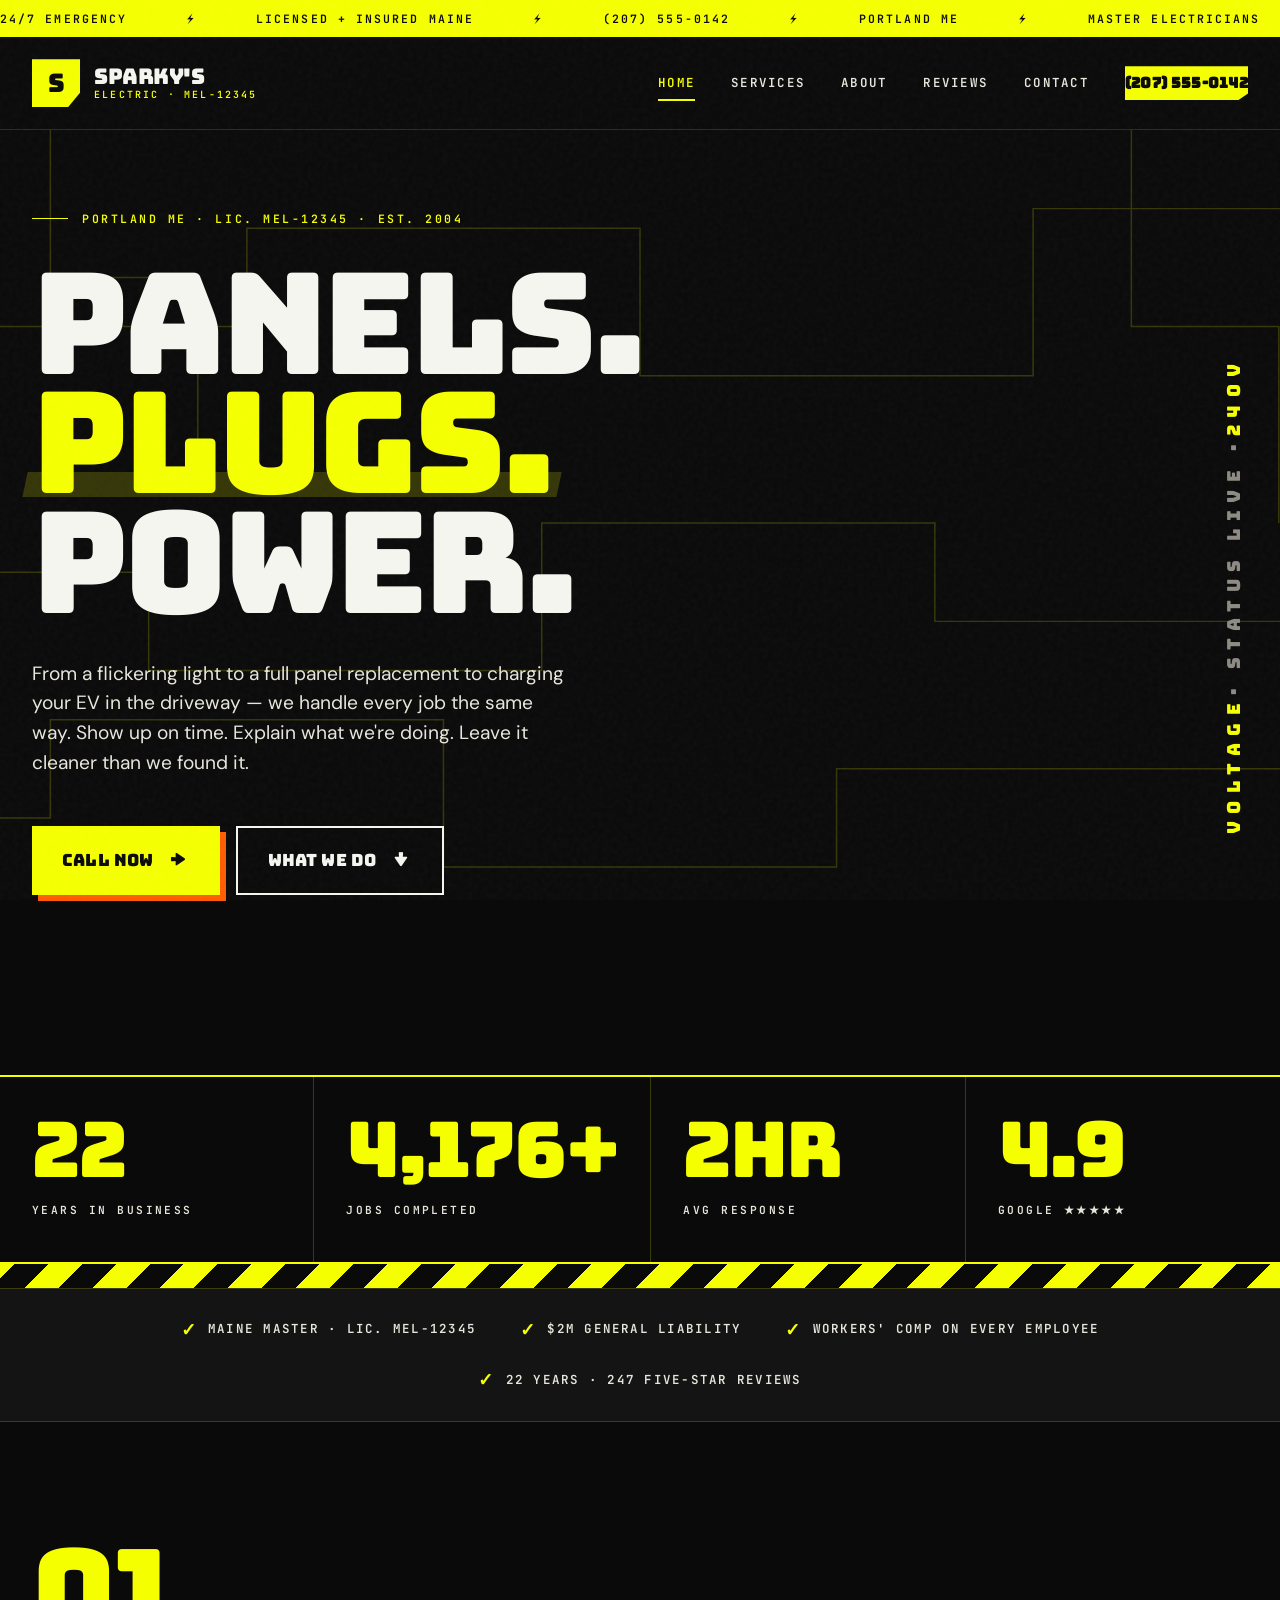
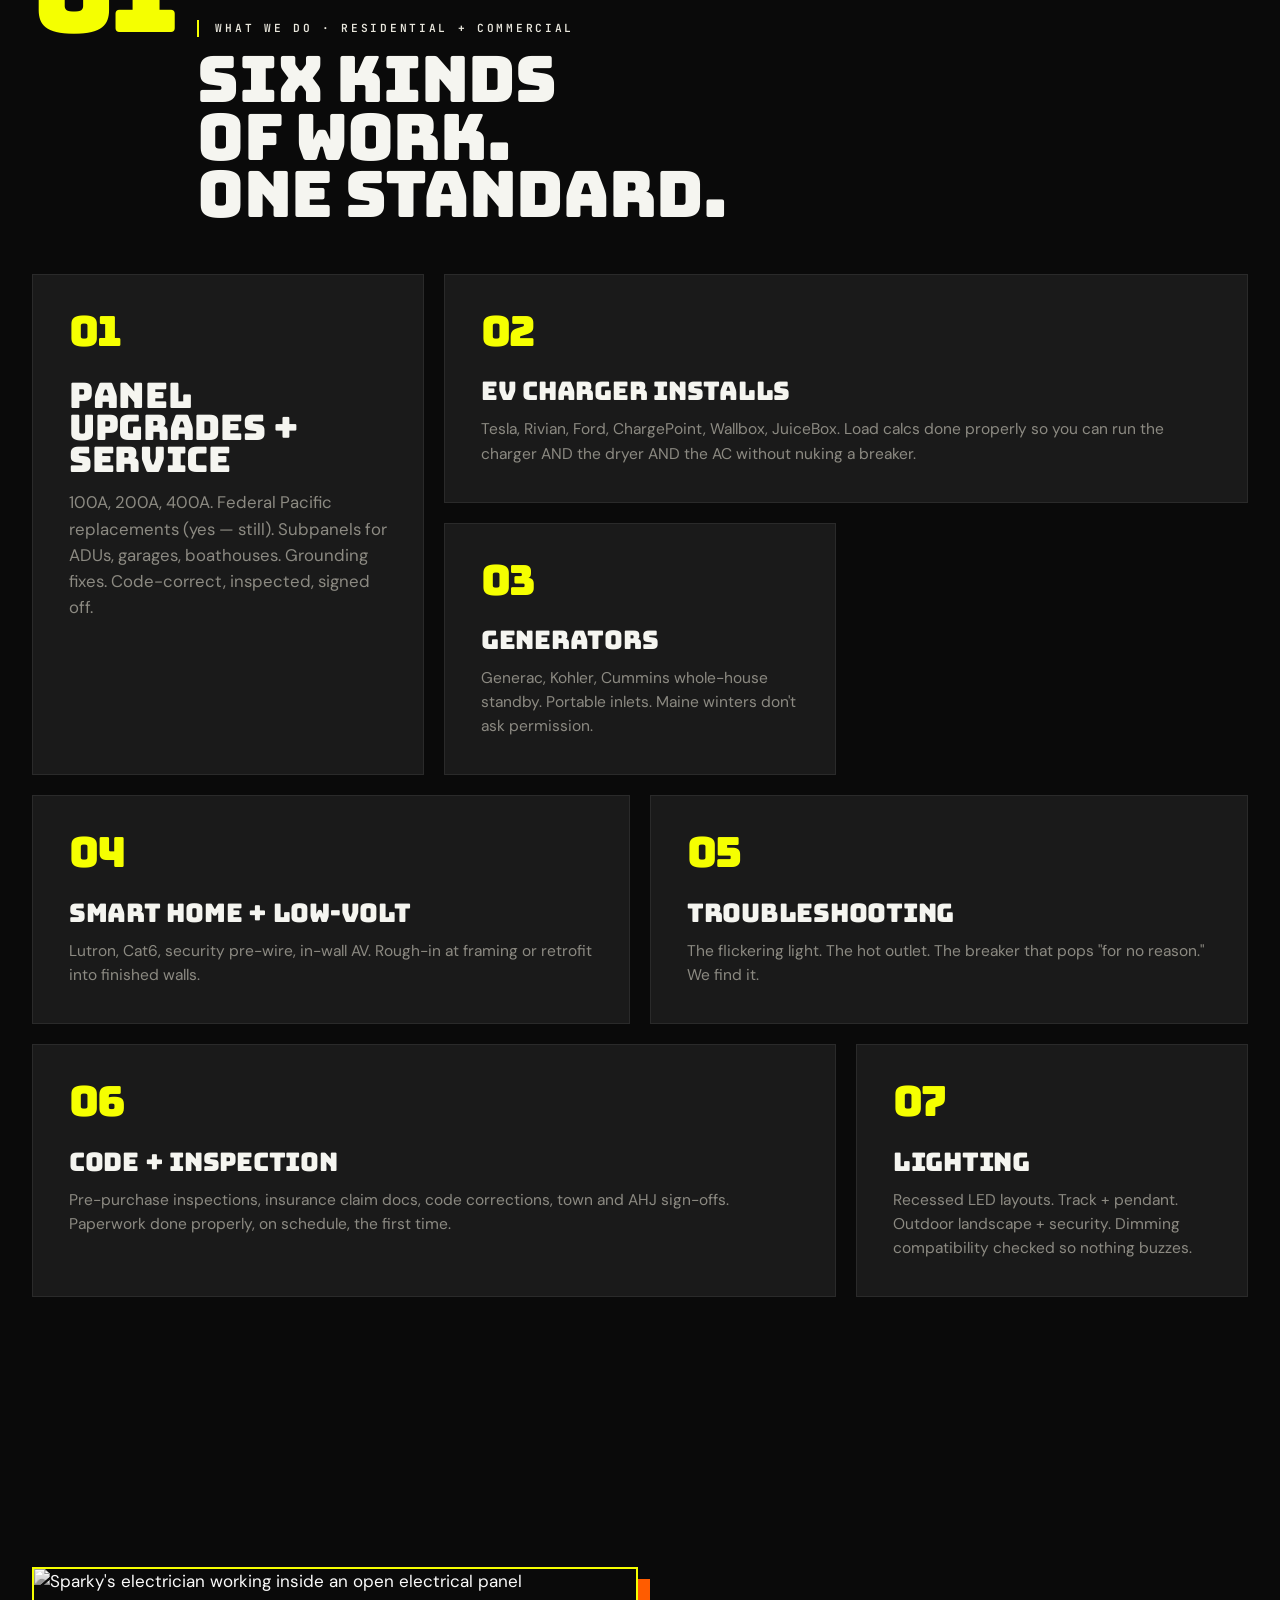
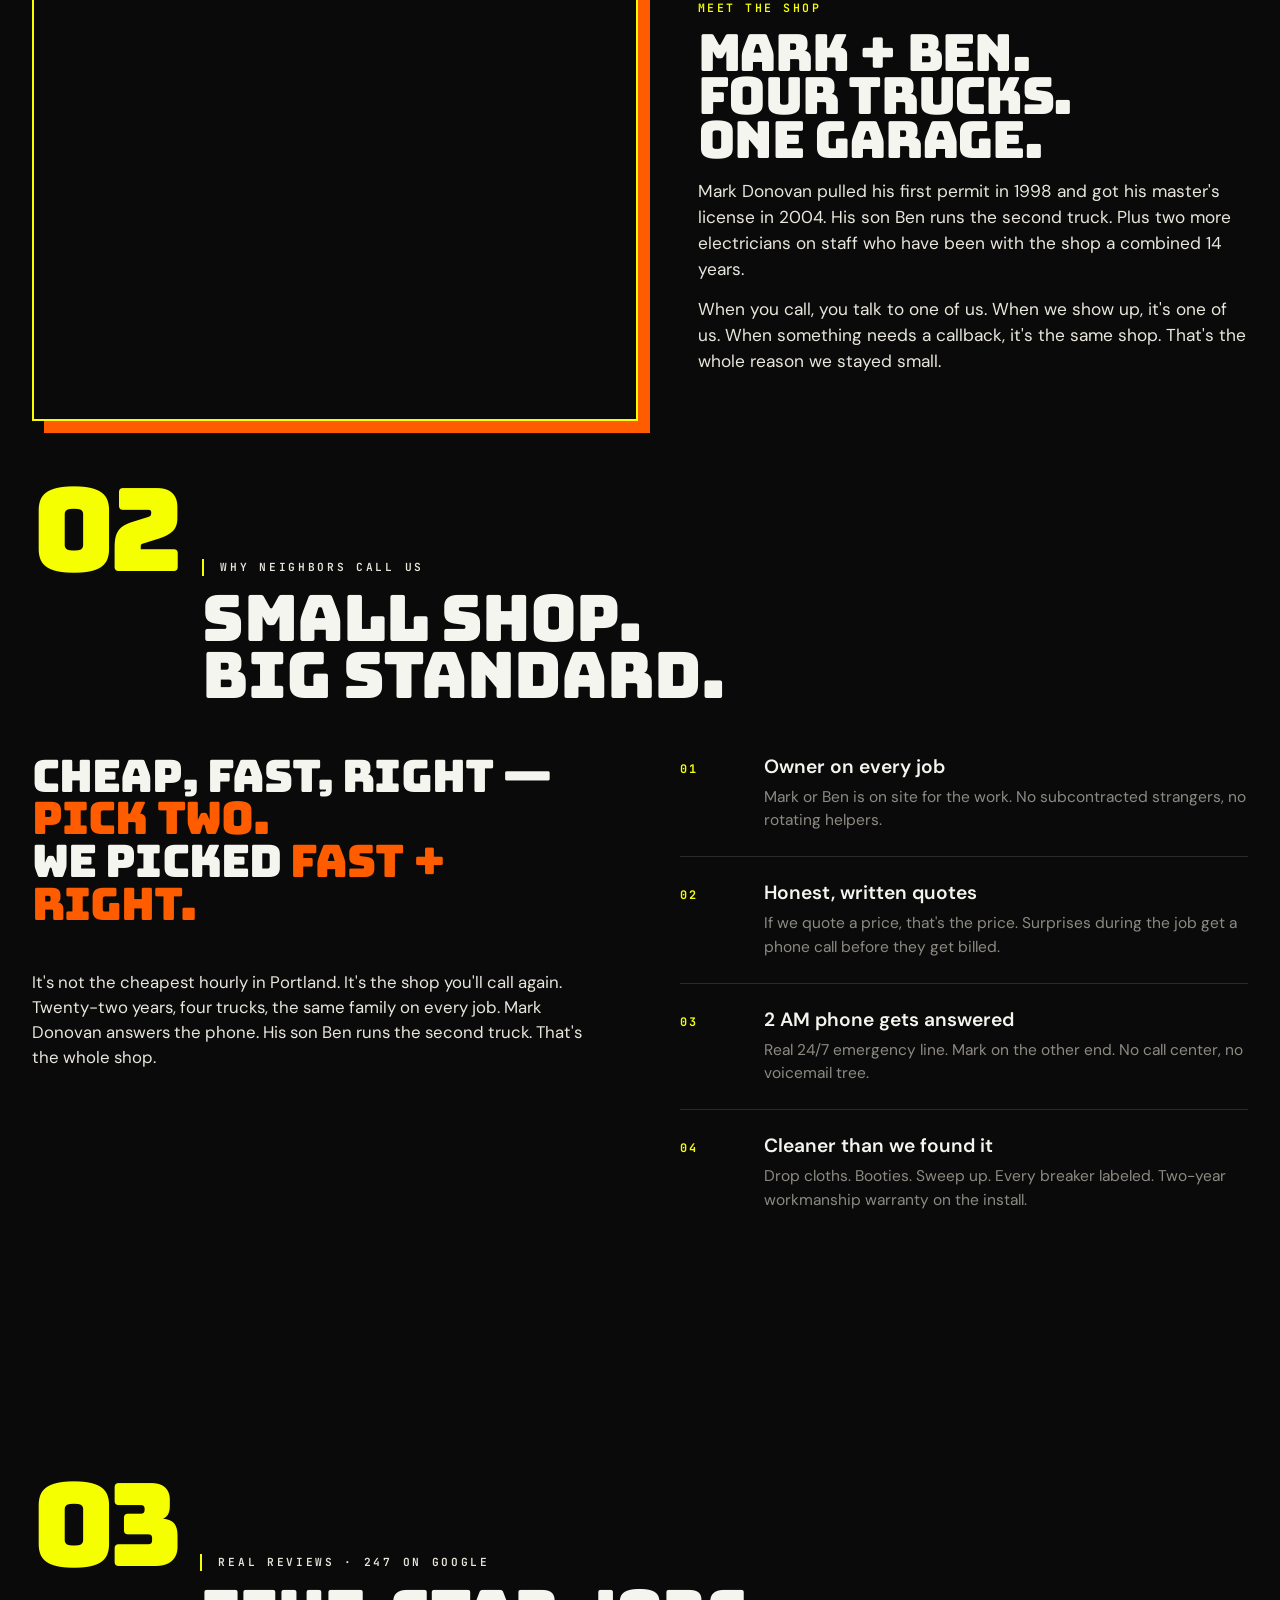
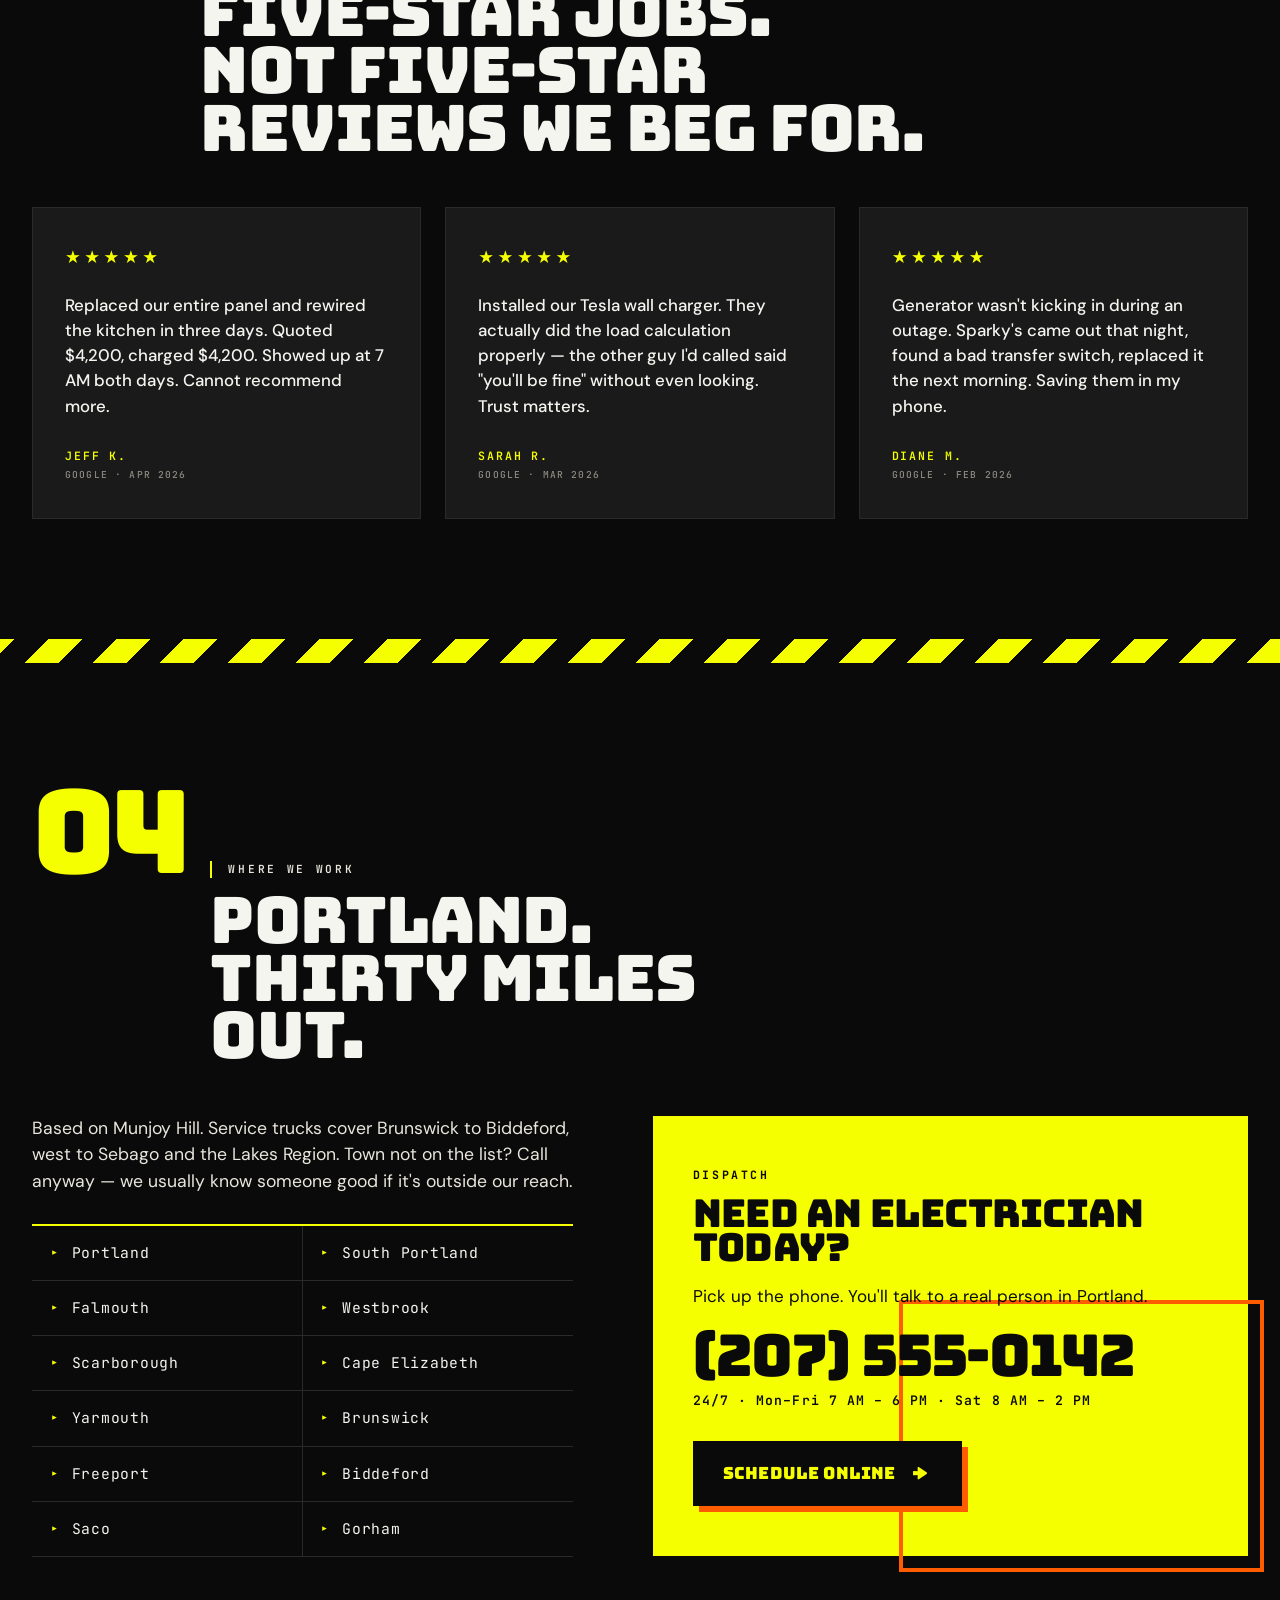
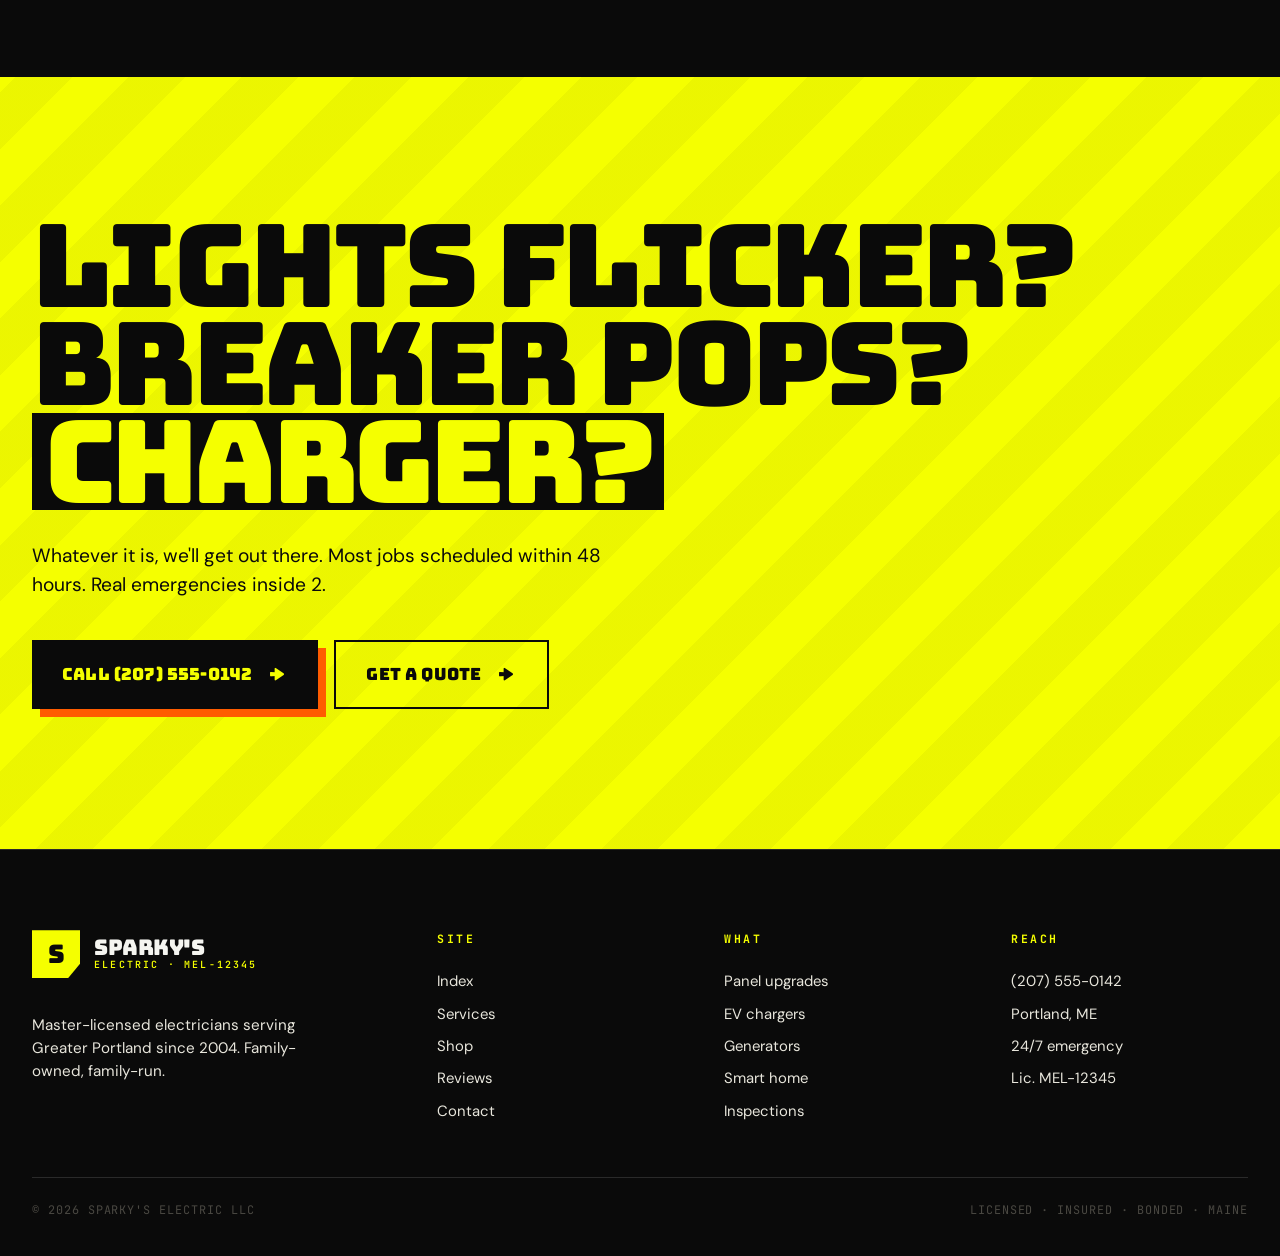
==== commit 39990d96: "v3 critic-driven pass: nav HOME/ABOUT, trust band, meet-the-shop photo, prefers-reduced-motion + a11" ====
--- a/index.html
+++ b/index.html
@@ -27,13 +27,13 @@
         <span class="brand-name">SPARKY'S<small>Electric · MEL-12345</small></span>
       </a>
       <button class="nav-toggle" aria-label="Toggle menu">Menu</button>
-      <div class="nav-items">
-        <a href="index.html">Index</a>
+      <div class="nav-items" id="nav-menu">
+        <a href="index.html">Home</a>
         <a href="services.html">Services</a>
-        <a href="about.html">Shop</a>
+        <a href="about.html">About</a>
         <a href="reviews.html">Reviews</a>
         <a href="contact.html">Contact</a>
-        <a href="tel:+12075550142" class="nav-cta">(207) 555-0142</a>
+        <a href="tel:+12075550142" class="nav-cta" aria-label="Call (207) 555-0142">(207) 555-0142</a>
       </div>
     </div>
   </nav>
@@ -76,25 +76,36 @@
   <div class="counters">
     <div class="counters-grid">
       <div class="counter">
-        <span class="num"><span data-count="22" data-suffix="">0</span></span>
+        <span class="num"><span data-count="22" data-suffix="">22</span></span>
         <span class="label">Years in business</span>
       </div>
       <div class="counter">
-        <span class="num"><span data-count="4200" data-suffix="+">0</span></span>
+        <span class="num"><span data-count="4200" data-suffix="+">4,200+</span></span>
         <span class="label">Jobs completed</span>
       </div>
       <div class="counter">
-        <span class="num"><span data-count="2" data-suffix="hr">0</span></span>
+        <span class="num"><span data-count="2" data-suffix="hr">2hr</span></span>
         <span class="label">Avg response</span>
       </div>
       <div class="counter">
-        <span class="num"><span data-count="4.9" data-decimals="1" data-suffix="">0</span></span>
-        <span class="label">Google ★★★★★</span>
+        <span class="num"><span data-count="4.9" data-decimals="1" data-suffix="">4.9</span></span>
+        <span class="label">Google <span aria-hidden="true">★★★★★</span><span class="sr-only">5 stars</span></span>
       </div>
     </div>
   </div>
 
-  <div class="hazard-stripe"></div>
+  <div class="hazard-stripe" aria-hidden="true"></div>
+
+  <div class="trust-band" role="region" aria-label="Credentials">
+    <div class="wrap">
+      <div class="row">
+        <span class="item">Maine Master · Lic. MEL-12345</span>
+        <span class="item">$2M general liability</span>
+        <span class="item">Workers' comp on every employee</span>
+        <span class="item">22 years · 247 five-star reviews</span>
+      </div>
+    </div>
+  </div>
 
   <section id="what-we-do">
     <div class="wrap">
@@ -154,10 +165,20 @@
     </div>
   </section>
 
-  <div class="hazard-stripe"></div>
-
   <section>
     <div class="wrap">
+      <div class="shop-photo reveal">
+        <div class="photo-wrap">
+          <img src="https://images.unsplash.com/photo-1621905251918-48416bd8575a?auto=format&fit=crop&w=900&q=80" alt="Sparky's electrician working inside an open electrical panel" width="900" height="675" loading="lazy" />
+        </div>
+        <div>
+          <div class="meta" style="font-family:var(--font-mono);font-size:0.72rem;color:var(--volt);letter-spacing:0.22em;text-transform:uppercase;font-weight:600;margin-bottom:14px;">MEET THE SHOP</div>
+          <h3 class="brutal">MARK + BEN.<br>FOUR TRUCKS.<br>ONE GARAGE.</h3>
+          <p>Mark Donovan pulled his first permit in 1998 and got his master's license in 2004. His son Ben runs the second truck. Plus two more electricians on staff who have been with the shop a combined 14 years.</p>
+          <p>When you call, you talk to one of us. When we show up, it's one of us. When something needs a callback, it's the same shop. That's the whole reason we stayed small.</p>
+        </div>
+      </div>
+
       <div class="section-marker reveal">
         <div>
           <div class="num">02</div>
@@ -210,8 +231,6 @@
     </div>
   </section>
 
-  <div class="hazard-stripe"></div>
-
   <section>
     <div class="wrap">
       <div class="section-marker reveal">
@@ -225,15 +244,15 @@
       </div>
 
       <div class="testimonials-strip">
-        <div class="tcard reveal">
+        <div class="tcard reveal" role="figure" aria-label="5 out of 5 stars">
           <blockquote>Replaced our entire panel and rewired the kitchen in three days. Quoted $4,200, charged $4,200. Showed up at 7 AM both days. Cannot recommend more.</blockquote>
           <cite>JEFF K.<small>GOOGLE · APR 2026</small></cite>
         </div>
-        <div class="tcard reveal delay-1">
+        <div class="tcard reveal delay-1" role="figure" aria-label="5 out of 5 stars">
           <blockquote>Installed our Tesla wall charger. They actually did the load calculation properly — the other guy I'd called said "you'll be fine" without even looking. Trust matters.</blockquote>
           <cite>SARAH R.<small>GOOGLE · MAR 2026</small></cite>
         </div>
-        <div class="tcard reveal delay-2">
+        <div class="tcard reveal delay-2" role="figure" aria-label="5 out of 5 stars">
           <blockquote>Generator wasn't kicking in during an outage. Sparky's came out that night, found a bad transfer switch, replaced it the next morning. Saving them in my phone.</blockquote>
           <cite>DIANE M.<small>GOOGLE · FEB 2026</small></cite>
         </div>
--- a/styles.css
+++ b/styles.css
@@ -28,7 +28,40 @@
 
 * { box-sizing: border-box; margin: 0; padding: 0; }
 
-html { scroll-behavior: smooth; -webkit-font-smoothing: antialiased; }
+html {
+  scroll-behavior: smooth;
+  -webkit-font-smoothing: antialiased;
+  color-scheme: dark;
+}
+
+/* Focus visible — keyboard users get a real ring; mouse users don't see flash */
+:focus-visible {
+  outline: 3px solid var(--volt);
+  outline-offset: 3px;
+  border-radius: 2px;
+}
+:focus:not(:focus-visible) { outline: none; }
+
+/* Respect reduced-motion preference everywhere */
+@media (prefers-reduced-motion: reduce) {
+  *,
+  *::before,
+  *::after {
+    animation-duration: 0.001ms !important;
+    animation-iteration-count: 1 !important;
+    transition-duration: 0.001ms !important;
+    scroll-behavior: auto !important;
+  }
+  .voltage-strip .marquee { animation: none !important; }
+  .hero-schematic path { animation: none !important; stroke-dashoffset: 0 !important; }
+  .topbar .pulse::before { animation: none !important; }
+}
+
+/* Touch + scroll behavior */
+body {
+  touch-action: manipulation;
+  overscroll-behavior: contain;
+}
 
 body {
   font-family: var(--font-body);
@@ -260,13 +293,13 @@
   stroke-width: 1.5;
   stroke-dasharray: 2000;
   stroke-dashoffset: 2000;
-  animation: draw 8s linear forwards infinite;
-}
-.hero-schematic path:nth-child(2) { animation-delay: 1.5s; }
-.hero-schematic path:nth-child(3) { animation-delay: 3s; }
-.hero-schematic path:nth-child(4) { animation-delay: 4.5s; }
+  animation: draw 3s ease-out forwards;
+}
+.hero-schematic path:nth-child(2) { animation-delay: 0.4s; }
+.hero-schematic path:nth-child(3) { animation-delay: 0.8s; }
+.hero-schematic path:nth-child(4) { animation-delay: 1.2s; }
 @keyframes draw {
-  to { stroke-dashoffset: -2000; }
+  to { stroke-dashoffset: 0; }
 }
 
 .hero .wrap {
@@ -438,6 +471,88 @@
   letter-spacing: -0.03em;
   display: block;
   margin-bottom: 14px;
+  font-variant-numeric: tabular-nums;
+}
+
+.big-stats strong { font-variant-numeric: tabular-nums; }
+
+/* sr-only utility for screen-reader-only labels */
+.sr-only {
+  position: absolute;
+  width: 1px; height: 1px;
+  padding: 0; margin: -1px;
+  overflow: hidden;
+  clip: rect(0, 0, 0, 0);
+  white-space: nowrap;
+  border: 0;
+}
+
+/* Meet-the-shop photo split */
+.shop-photo {
+  display: grid;
+  grid-template-columns: 1.1fr 1fr;
+  gap: 60px;
+  align-items: center;
+  padding: 30px 0 60px;
+}
+.shop-photo .photo-wrap {
+  position: relative;
+  aspect-ratio: 4/3;
+  overflow: hidden;
+  border: 2px solid var(--volt);
+  box-shadow: 12px 12px 0 var(--hazard);
+}
+.shop-photo img {
+  width: 100%; height: 100%;
+  object-fit: cover;
+  filter: grayscale(100%) contrast(1.05);
+  display: block;
+}
+.shop-photo h3 {
+  font-size: clamp(2rem, 4vw, 3.2rem);
+  margin-bottom: 18px;
+  letter-spacing: -0.025em;
+}
+.shop-photo p {
+  color: var(--bone);
+  font-size: 1.08rem;
+  margin-bottom: 14px;
+}
+
+@media (max-width: 860px) {
+  .shop-photo { grid-template-columns: 1fr; gap: 40px; }
+}
+
+/* Trust band — visible credentials, not buried in footer */
+.trust-band {
+  background: var(--void-soft);
+  border-top: 1px solid rgba(245, 255, 0, 0.18);
+  border-bottom: 1px solid rgba(245, 255, 0, 0.18);
+  padding: 28px 0;
+}
+.trust-band .row {
+  display: flex;
+  align-items: center;
+  justify-content: center;
+  flex-wrap: wrap;
+  gap: 24px 44px;
+}
+.trust-band .item {
+  display: flex;
+  align-items: center;
+  gap: 10px;
+  font-family: var(--font-mono);
+  font-size: 0.78rem;
+  letter-spacing: 0.18em;
+  text-transform: uppercase;
+  color: var(--bone);
+  font-weight: 600;
+}
+.trust-band .item::before {
+  content: "✓";
+  color: var(--volt);
+  font-size: 1.1rem;
+  font-weight: 700;
 }
 .counter .label {
   font-family: var(--font-mono);
@@ -491,7 +606,7 @@
   border: 1px solid #2A2A2A;
   padding: 36px;
   position: relative;
-  transition: all .25s;
+  transition: background .25s, border-color .25s, transform .25s;
   overflow: hidden;
   cursor: default;
 }
@@ -610,7 +725,7 @@
   border: 1px solid #2A2A2A;
   padding: 36px 32px;
   position: relative;
-  transition: all .25s;
+  transition: background .25s, border-color .25s, transform .25s;
 }
 .tcard::before {
   content: "★★★★★";
@@ -1070,8 +1185,9 @@
   font-size: 0.92rem;
   letter-spacing: 0.05em;
 }
-.hours-table td:first-child { color: var(--bone); }
-.hours-table td:last-child { text-align: right; color: var(--volt); font-weight: 600; }
+.hours-table th { color: var(--bone); text-align: left; font-weight: 500; }
+.hours-table td { text-align: right; color: var(--volt); font-weight: 600; }
+.hours-table th, .hours-table td { padding: 11px 0; border-bottom: 1px solid #2A2A2A; font-family: var(--font-mono); font-size: 0.92rem; letter-spacing: 0.05em; }
 
 .contact-form {
   background: var(--void-soft);
